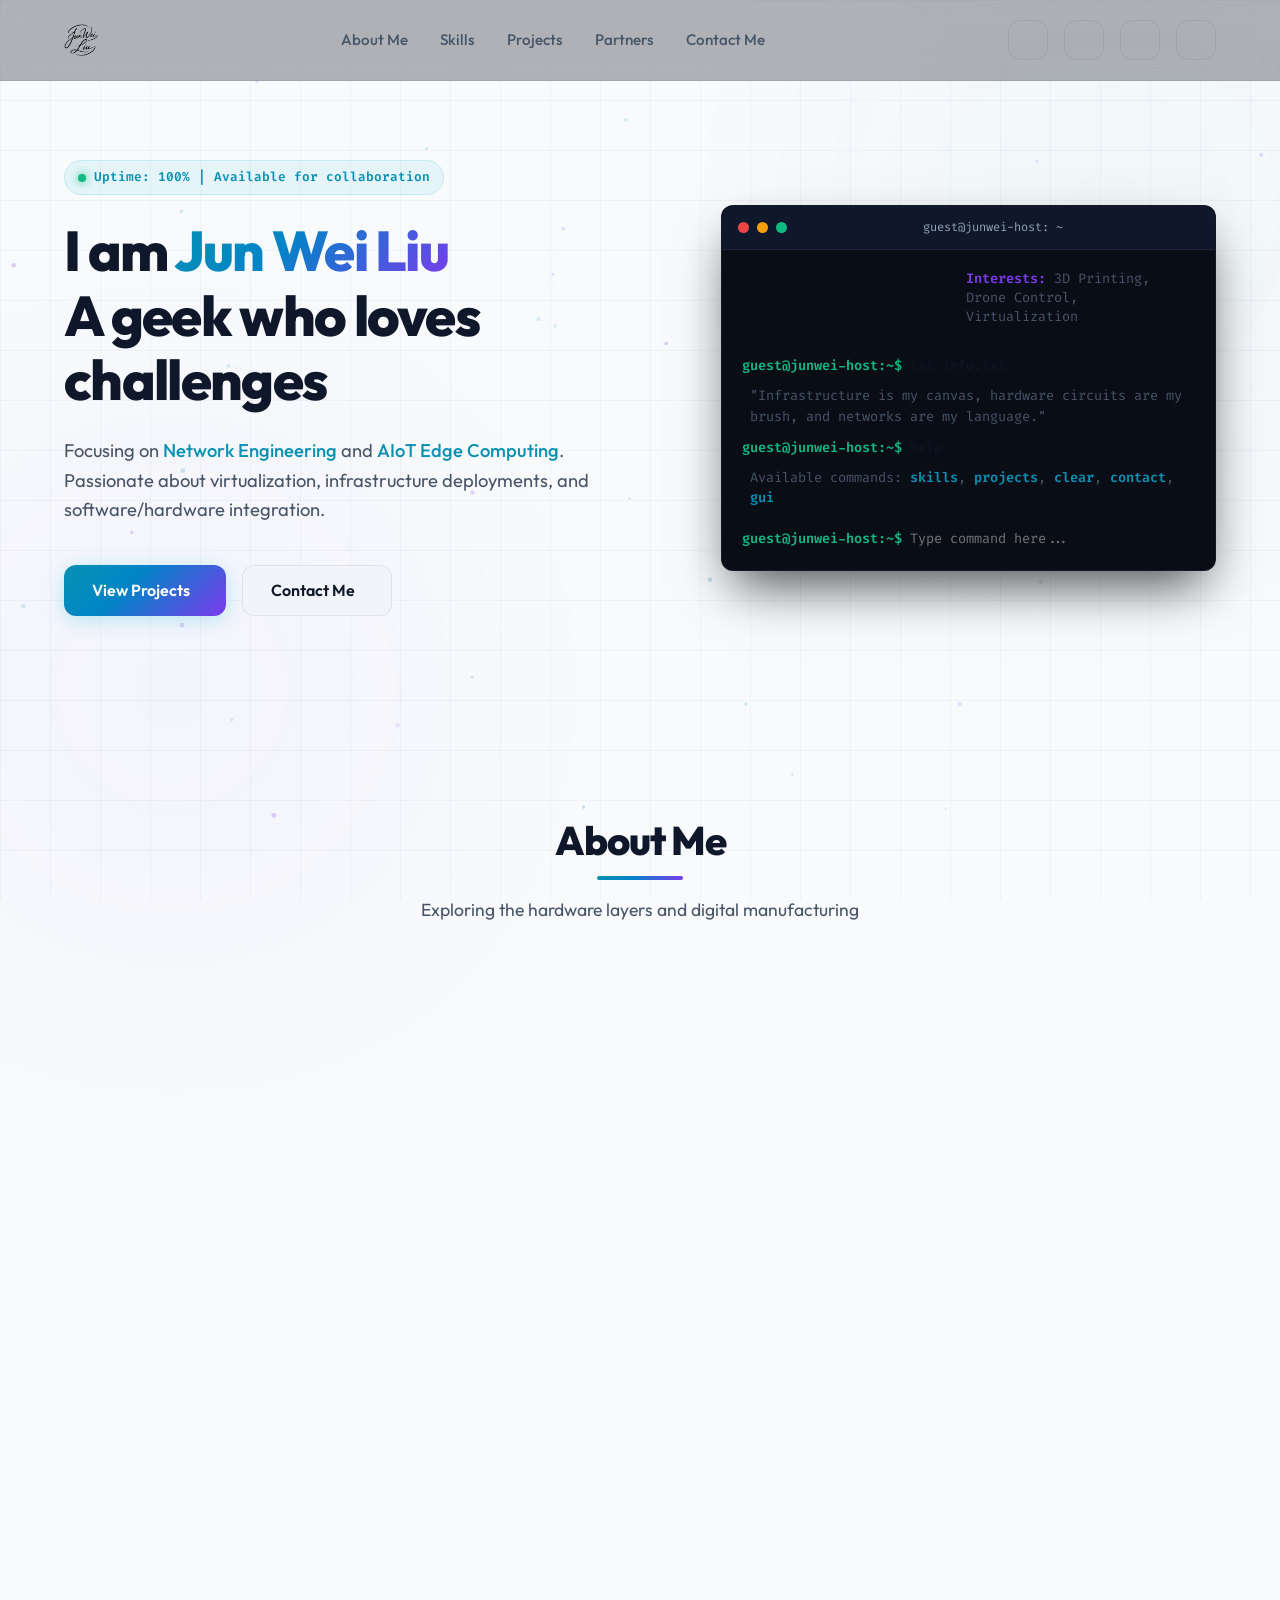
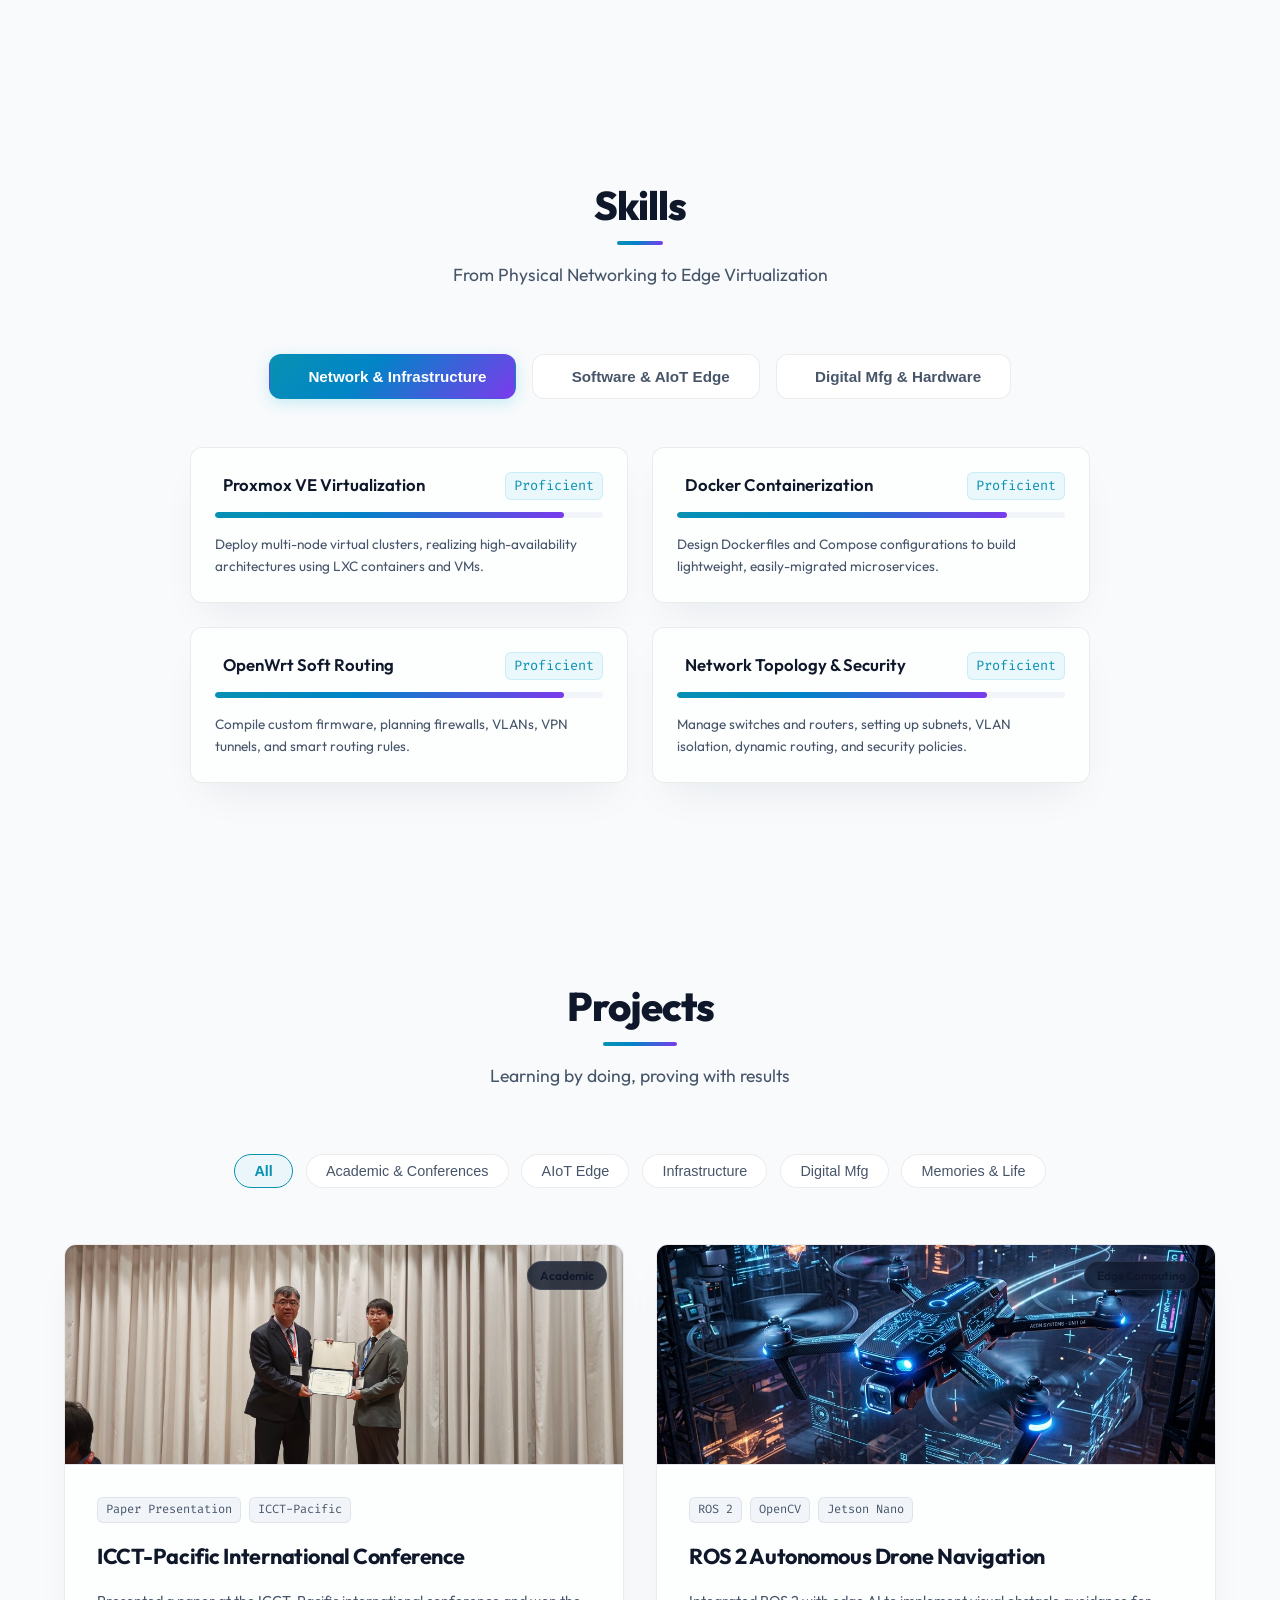
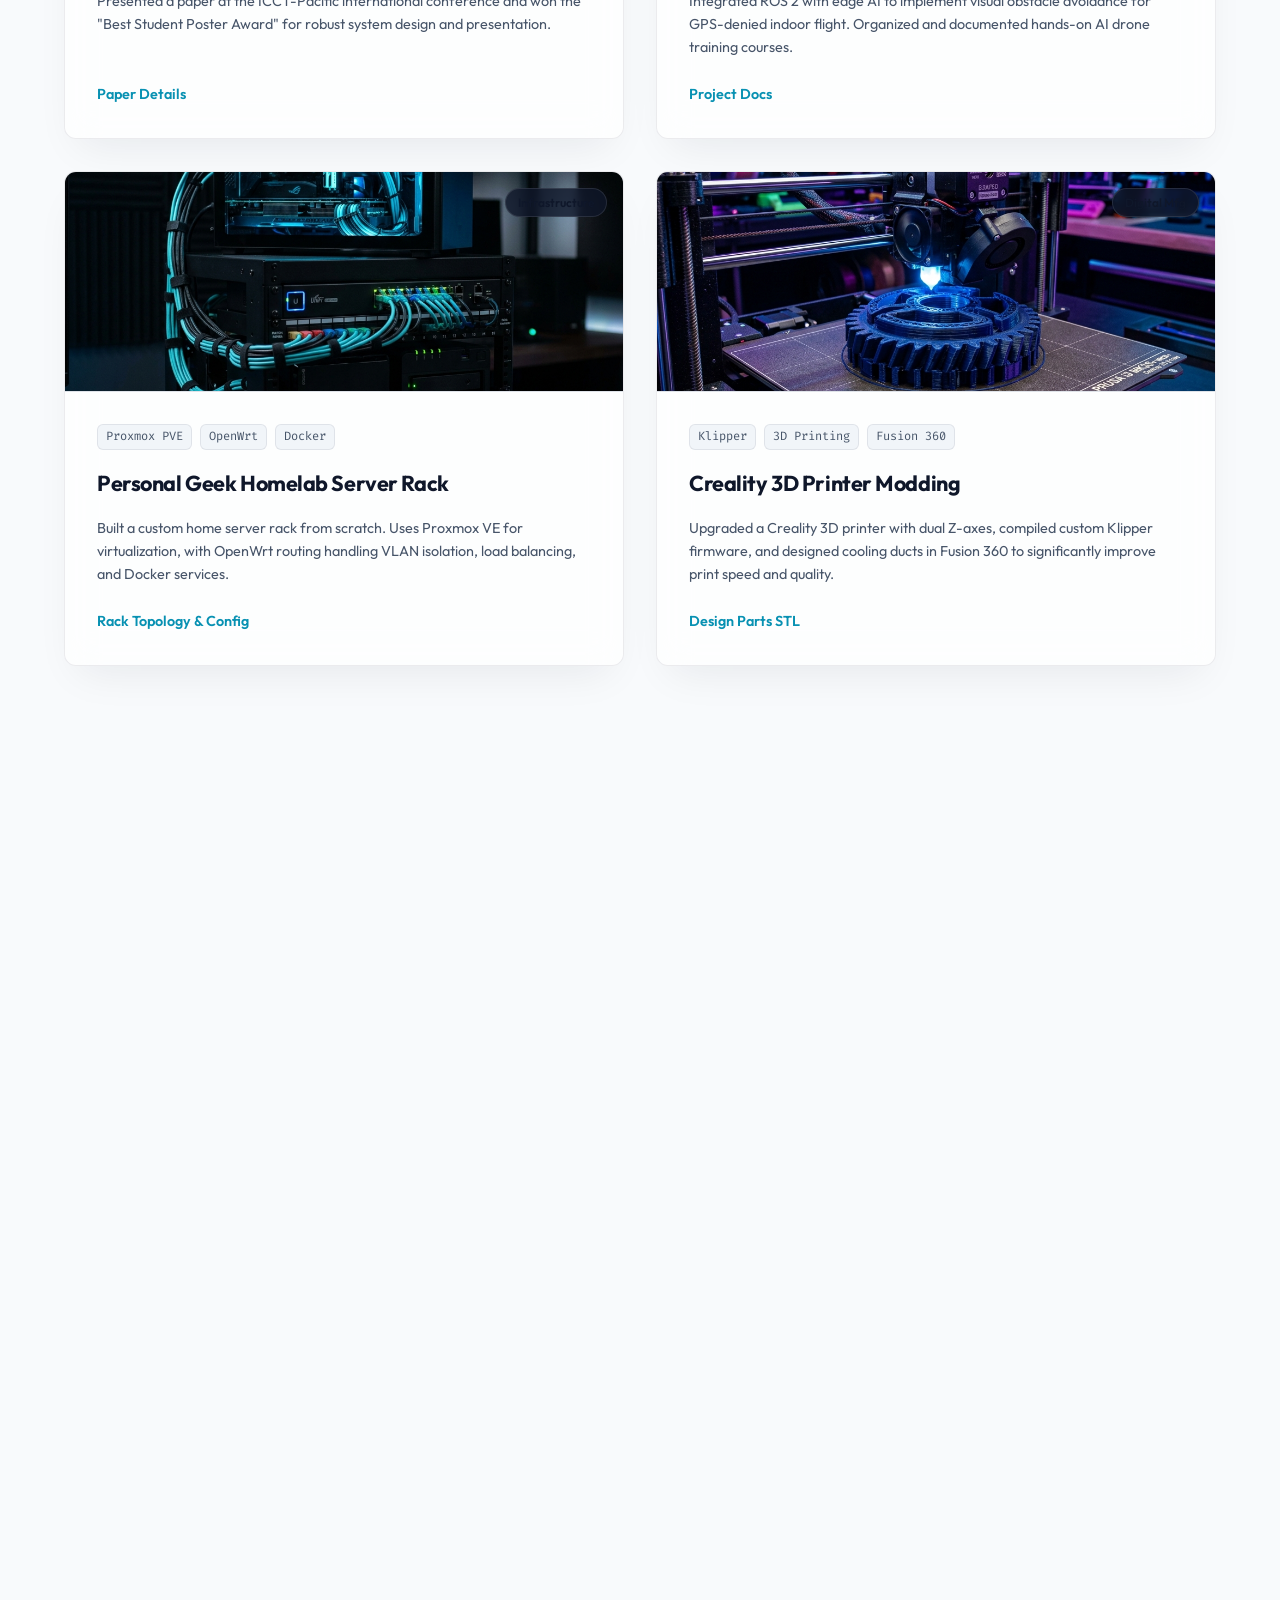
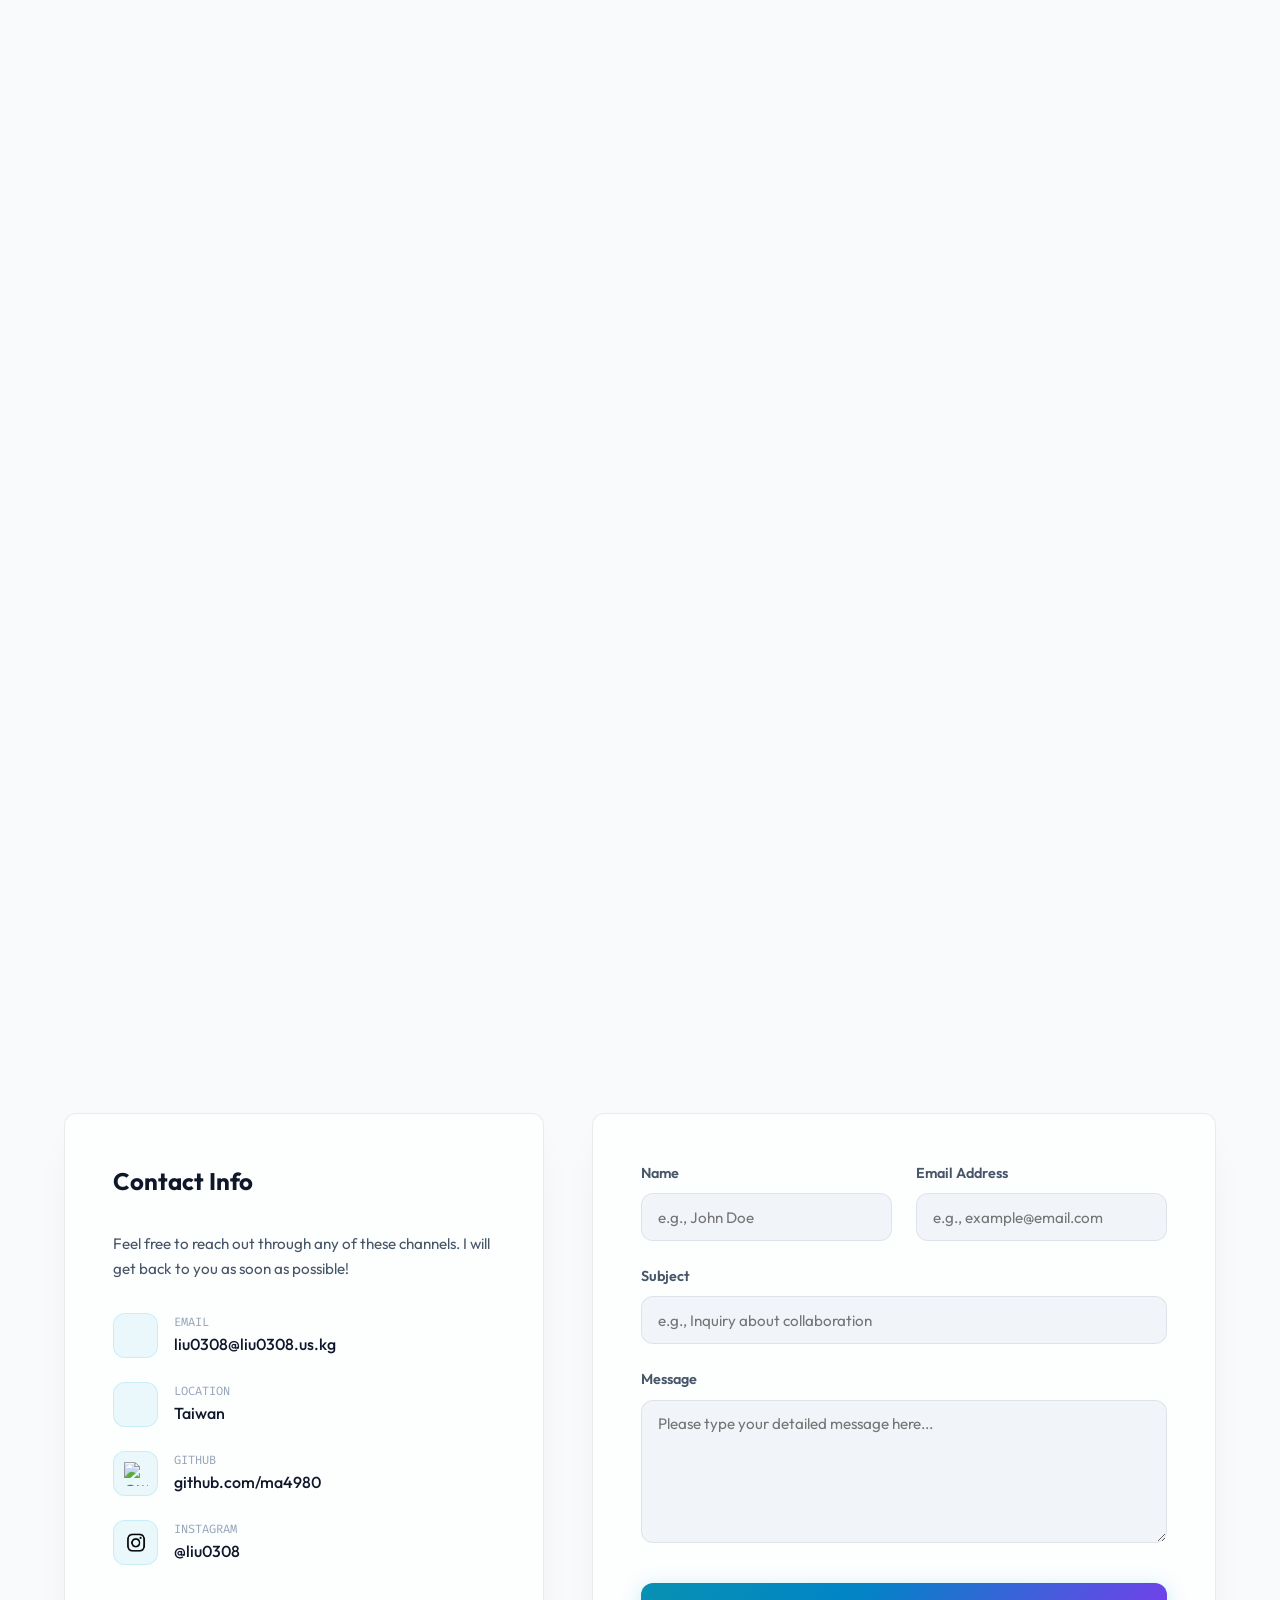
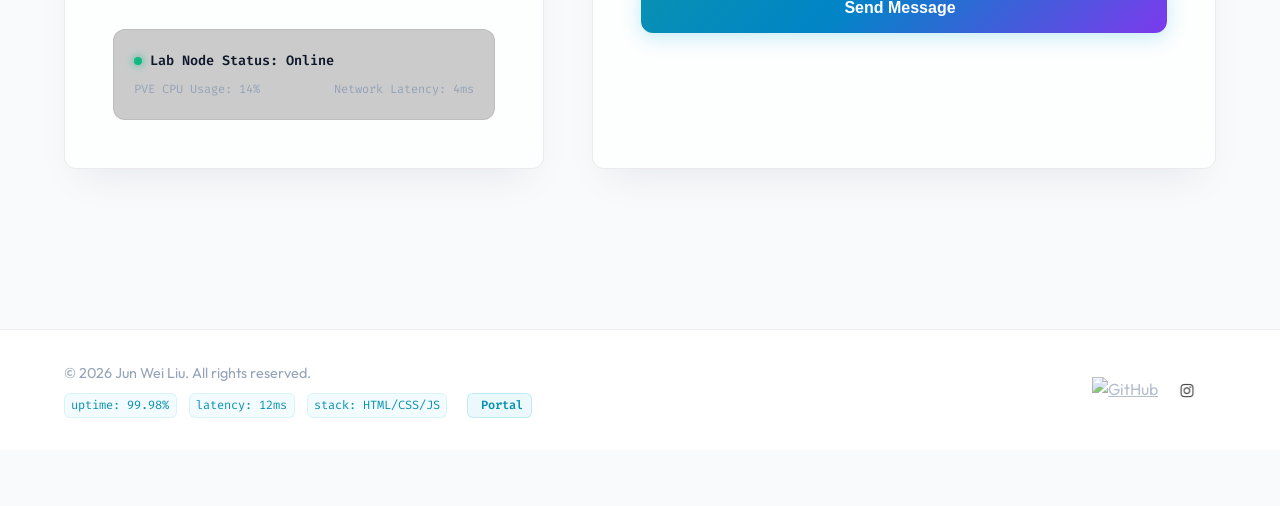
==== index.html @ 6d2236c6 "Update personal website 2026-06-21 12:37:05" ====
<!DOCTYPE html>
<html lang="zh-TW" data-theme="dark">
<head>
    <meta charset="UTF-8">
    <meta name="viewport" content="width=device-width, initial-scale=1.0">
    <link rel="icon" href="assets/名子.png" type="image/png">
    <title data-i18n="page_title">劉峻瑋 | Network Engineer & AIoT Developer</title>
    <meta name="description" content="網路工程師與 AIoT/邊緣運算開發者個人網站。專注於底層基礎設施（Proxmox、Docker、OpenWrt）、ROS 2 無人機控制與 3D 列印數位製造。">
    <meta name="keywords" content="網路工程師, AIoT, 邊緣運算, Proxmox, Docker, OpenWrt, ROS 2, 3D 列印, 個人網站, Portfolio">
    
    <!-- Open Graph / Facebook -->
    <meta property="og:type" content="website">
    <meta property="og:title" content="劉峻瑋 | Network Engineer & AIoT Developer">
    <meta property="og:description" content="網路工程師與 AIoT/邊緣運算開發者個人網站。專注於 Proxmox、Docker、ROS 2、3D 列印。">
    <meta property="og:image" content="assets/og-image.jpg">

    <!-- Fonts -->
    <link rel="preconnect" href="https://fonts.googleapis.com">
    <link rel="preconnect" href="https://fonts.gstatic.com" crossorigin>
    <link href="https://fonts.googleapis.com/css2?family=Outfit:wght@300;400;500;600;700;800&family=Fira+Code:wght@400;500;600&family=Noto+Sans+TC:wght@300;400;500;700&display=swap" rel="stylesheet">
    
    <!-- Lucide Icons -->
    <script src="https://unpkg.com/lucide@latest"></script>
    
    <!-- Main CSS -->
    <link rel="stylesheet" href="index.css">
</head>
<body>
    <!-- Background mesh gradient and grid -->
    <div class="bg-grid-overlay"></div>
    <div class="bg-mesh bg-mesh-1"></div>
    <div class="bg-mesh bg-mesh-2"></div>
    <canvas id="bg-particles"></canvas>

    <!-- Header & Navigation -->
    <header class="navbar" id="navbar">
        <div class="container navbar-container">
            <a href="#" class="nav-logo">
                <img src="assets/名子白.png" alt="Jun Wei Liu Logo" class="logo-img logo-dark-theme">
                <img src="assets/名子.png" alt="Jun Wei Liu Logo" class="logo-img logo-light-theme">
            </a>
            
            <nav class="nav-menu" id="nav-menu">
                <ul>
                    <li><a href="#about" class="nav-link active" id="nav-link-about" data-i18n="nav_about">關於我</a></li>
                    <li><a href="#skills" class="nav-link" id="nav-link-skills" data-i18n="nav_skills">專業技能</a></li>
                    <li><a href="#projects" class="nav-link" id="nav-link-projects" data-i18n="nav_projects">專案作品</a></li>
                    <li><a href="#friends" class="nav-link" id="nav-link-friends" data-i18n="nav_friends">技術夥伴</a></li>
                    <li><a href="#contact" class="nav-link" id="nav-link-contact" data-i18n="nav_contact">聯絡我</a></li>
                </ul>
                <div class="nav-menu-actions">
                    <div class="lang-dropdown-container">
                        <button class="btn-lang-toggle" data-i18n-aria-label="lang_toggle_aria" data-i18n-title="lang_toggle_title" aria-label="切換語言" title="切換語言 / Select Language">
                            <i data-lucide="languages"></i>
                        </button>
                        <ul class="lang-dropdown-menu">
                            <li data-lang="zh-TW" class="lang-option active" data-i18n="lang_zh">繁體中文</li>
                            <li data-lang="ja" class="lang-option" data-i18n="lang_ja">日文</li>
                            <li data-lang="en" class="lang-option" data-i18n="lang_en">英文</li>
                            <li data-lang="auto" class="lang-option" data-i18n="lang_auto">跟隨本機</li>
                        </ul>
                    </div>
                    <div class="game-dropdown-container">
                        <button class="btn-game-toggle" data-i18n-aria-label="game_toggle_aria" data-i18n-title="game_toggle_title" aria-label="我的遊戲與互動" title="我的遊戲與互動 / Games & Interactives">
                            <i data-lucide="gamepad-2"></i>
                        </button>
                        <ul class="game-dropdown-menu">
                            <li><a href="算命/1.html" target="_blank"><i data-lucide="sparkles"></i><span data-i18n="game_fortune">天機占卜</span></a></li>
                            <li><a href="neon-tide.html" target="_blank"><i data-lucide="joystick"></i><span data-i18n="game_neon_tide">霓虹街機 (11合1)</span></a></li>
                        </ul>
                    </div>
                    <button class="btn-perf-toggle" data-i18n-aria-label="perf_toggle_aria" data-i18n-title="perf_toggle_title" aria-label="切換省電模式" title="切換省電模式">
                        <i data-lucide="zap"></i>
                    </button>
                    <button class="btn-theme-toggle" data-i18n-aria-label="theme_toggle_aria" aria-label="切換深淺色模式">
                        <i data-lucide="sun" class="sun-icon"></i>
                        <i data-lucide="moon" class="moon-icon"></i>
                    </button>
                </div>
            </nav>

            <div class="nav-actions">
                <div class="lang-dropdown-container">
                    <button class="btn-lang-toggle" id="lang-toggle" data-i18n-aria-label="lang_toggle_aria" data-i18n-title="lang_toggle_title" aria-label="切換語言" title="切換語言 / Select Language">
                        <i data-lucide="languages"></i>
                    </button>
                    <ul class="lang-dropdown-menu" id="lang-menu">
                        <li data-lang="zh-TW" class="lang-option active" data-i18n="lang_zh">繁體中文</li>
                        <li data-lang="ja" class="lang-option" data-i18n="lang_ja">日文</li>
                        <li data-lang="en" class="lang-option" data-i18n="lang_en">英文</li>
                        <li data-lang="auto" class="lang-option" data-i18n="lang_auto">跟隨本機</li>
                    </ul>
                </div>
                <div class="game-dropdown-container">
                    <button class="btn-game-toggle" data-i18n-aria-label="game_toggle_aria" data-i18n-title="game_toggle_title" aria-label="我的遊戲與互動" title="我的遊戲與互動 / Games & Interactives">
                        <i data-lucide="gamepad-2"></i>
                    </button>
                    <ul class="game-dropdown-menu">
                        <li><a href="算命/1.html" target="_blank"><i data-lucide="sparkles"></i><span data-i18n="game_fortune">天機占卜</span></a></li>
                        <li><a href="neon-tide.html" target="_blank"><i data-lucide="joystick"></i><span data-i18n="game_neon_tide">霓虹街機 (11合1)</span></a></li>
                    </ul>
                </div>
                <button class="btn-perf-toggle" id="perf-toggle" data-i18n-aria-label="perf_toggle_aria" data-i18n-title="perf_toggle_title" aria-label="切換省電模式" title="切換省電模式">
                    <i data-lucide="zap"></i>
                </button>
                <button class="btn-theme-toggle" id="theme-toggle" data-i18n-aria-label="theme_toggle_aria" aria-label="切換深淺色模式">
                    <i data-lucide="sun" class="sun-icon"></i>
                    <i data-lucide="moon" class="moon-icon"></i>
                </button>
                <button class="btn-menu-mobile" id="mobile-menu-toggle" data-i18n-aria-label="menu_toggle_aria" aria-label="打開選單">
                    <i data-lucide="menu"></i>
                </button>
            </div>
        </div>
    </header>

    <main>
        <!-- Hero Section with Terminal Emulator -->
        <section class="hero-section" id="hero">
            <div class="container hero-container">
                <div class="hero-content">
                    <div class="badge">
                        <span class="badge-dot"></span>
                        <span class="badge-text" data-i18n="hero_badge">Uptime: 100% | Available for collaboration</span>
                    </div>
                    <h1 class="hero-title" data-i18n="hero_title">
                        我是 <span class="gradient-text">劉峻瑋 (Jun Wei)</span><br>
                        一個熱愛挑戰的極客
                    </h1>
                    <p class="hero-subtitle" data-i18n="hero_subtitle">
                        專注於 <strong class="highlight">網路工程</strong> 與 <strong class="highlight">AIoT 邊緣運算</strong>，熱衷於底層虛擬化、網路基礎設施建置，以及軟硬體整合的數位製造實作者。
                    </p>
                    <div class="hero-actions">
                        <a href="#projects" class="btn btn-primary">
                            <span data-i18n="hero_btn_projects">瀏覽作品</span>
                            <i data-lucide="arrow-right"></i>
                        </a>
                        <a href="#contact" class="btn btn-secondary">
                            <span data-i18n="hero_btn_contact">與我聯絡</span>
                            <i data-lucide="mail"></i>
                        </a>
                    </div>
                </div>

                <!-- Geek Interactive Terminal -->
                <div class="terminal-wrapper">
                    <div class="terminal-header">
                        <div class="terminal-buttons">
                            <span class="dot red"></span>
                            <span class="dot yellow"></span>
                            <span class="dot green"></span>
                        </div>
                        <div class="terminal-title">guest@junwei-host: ~</div>
                        <div class="terminal-icon"><i data-lucide="terminal" size="14"></i></div>
                    </div>
                    <div class="terminal-body" id="terminal-body">
                        <div class="terminal-line">
                            <span class="term-prompt">guest@junwei-host:~$</span> <span class="term-command">neofetch</span>
                        </div>
                        <div class="terminal-output neofetch-output" data-i18n="term_neofetch">
                            <div class="neofetch-logo">
      /\_/\
    ( o.o )
     > ^ <
  [ junwei.sh ]
                            </div>
                            <div class="neofetch-info">
                                <span class="nf-label">OS:</span> Proxmox VE / Ubuntu LTS<br>
                                <span class="nf-label">Host:</span> Edge AIoT Lab & Homelab Node<br>
                                <span class="nf-label">Kernel:</span> 6.8.0-proxmox-pve<br>
                                <span class="nf-label">Uptime:</span> 18y 9m (EE Student Life)<br>
                                <span class="nf-label">Shell:</span> bash / zsh<br>
                                <span class="nf-label">Core Tech:</span> Proxmox, Docker, ROS 2, OpenWrt<br>
                                <span class="nf-label">Interests:</span> 3D Printing, Drone Control, Virtualization
                            </div>
                        </div>
                        <div class="terminal-line">
                            <span class="term-prompt">guest@junwei-host:~$</span> <span class="term-command">cat info.txt</span>
                        </div>
                        <div class="terminal-output" data-i18n="terminal_info_quote">
                            "底層架構是我的畫布，硬體電路是我的畫筆，網路通訊是我的語言。"
                        </div>
                        <div class="terminal-line">
                            <span class="term-prompt">guest@junwei-host:~$</span> <span class="term-command" id="terminal-cursor-line">help</span>
                        </div>
                        <div class="terminal-output" id="terminal-help-msg" data-i18n="terminal_help_msg">
                            可用指令: <span class="cmd-highlight">skills</span>, <span class="cmd-highlight">projects</span>, <span class="cmd-highlight">clear</span>, <span class="cmd-highlight">contact</span>, <span class="cmd-highlight">gui</span>
                        </div>
                        <div class="terminal-history" id="terminal-history"></div>
                        <div class="terminal-input-line">
                            <span class="term-prompt">guest@junwei-host:~$</span>
                            <input type="text" id="terminal-input" autocomplete="off" placeholder="在此輸入指令..." data-i18n-placeholder="terminal_placeholder" autofocus>
                        </div>
                    </div>
                </div>
            </div>
        </section>

        <!-- About Me Section -->
        <section class="about-section" id="about">
            <div class="container">
                <div class="section-header reveal">
                    <h2 class="section-title" data-i18n="about_title">關於我</h2>
                    <p class="section-tagline" data-i18n="about_tagline">底層探索與數位製造的實踐者</p>
                </div>
                
                <div class="about-wrapper">
                    <!-- Profile Photo Card -->
                    <div class="about-profile-photo-card glassmorphism reveal reveal-left">
                        <div class="about-profile-img-container">
                            <img src="assets/profile.jpg" alt="劉峻瑋 Jun Wei Liu" class="about-profile-img" data-i18n-alt="profile_img_alt">
                        </div>
                        <div class="about-profile-info">
                            <h3 class="profile-name" data-i18n="profile_name">劉峻瑋</h3>
                            <p class="profile-title" data-i18n="profile_title">Jun Wei Liu</p>
                            <span class="profile-role" data-i18n="about_role">Network & AIoT Developer</span>
                            <div class="profile-socials">
                                <a href="https://github.com/ma4980" target="_blank" rel="noopener" aria-label="GitHub"><img src="assets/github.png" alt="GitHub" class="social-icon-img"></a>
                                <a href="https://www.instagram.com/liu0308/" target="_blank" rel="noopener" class="ig-hover-qr-container" aria-label="Instagram"><img src="assets/IG.png" alt="Instagram" class="social-icon-img"><span class="ig-hover-qr"><img src="assets/IMG_20260614_201934_141.png" alt="Instagram QR Code"><span class="qr-tooltip-text" data-i18n="qr_tooltip">掃描追蹤 IG</span></span></a>
                                <a href="mailto:liu0308@liu0308.us.kg" class="btn-email-action" aria-label="Email" title="發送 Email / 複製位址" data-i18n-title="about_email_title"><i data-lucide="mail"></i></a>
                            </div>
                        </div>
                    </div>

                    <!-- Info Cards Grid -->
                    <div class="about-grid">
                        <div class="about-card glassmorphism reveal">
                            <div class="about-icon"><i data-lucide="user"></i></div>
                            <h3 data-i18n="about_card_bg_title">個人背景</h3>
                            <p class="about-text" data-i18n="about_card_bg_text">
                                我目前是電子工程系的學生，專注於網路工程 (Network Engineering) 與 AIoT 邊緣運算。我喜歡拆解複雜的系統架構，探究硬體、韌體、網路到上層軟體的溝通機制。對我而言，將數位程式碼與實體硬體世界連結，是無與倫比的樂趣。
                            </p>
                        </div>

                        <div class="about-card glassmorphism reveal delay-100">
                            <div class="about-icon"><i data-lucide="graduation-cap"></i></div>
                            <h3 data-i18n="about_card_edu_title">教育與經歷</h3>
                            <div class="about-timeline-compact">
                                <div class="timeline-compact-item">
                                    <span class="timeline-compact-badge badge-upcoming" data-i18n="timeline_upcoming">即將</span>
                                    <div class="timeline-compact-info">
                                        <strong data-i18n="timeline_edu_ms">雲林縣虎尾科技大學 電子工程系 碩士班</strong>
                                        <p data-i18n="timeline_edu_ms_desc">深造嵌入式系統與 AIoT 領域</p>
                                    </div>
                                </div>
                                <div class="timeline-compact-item">
                                    <span class="timeline-compact-badge badge-current" data-i18n="timeline_current">目前</span>
                                    <div class="timeline-compact-info">
                                        <strong data-i18n="timeline_edu_bs">雲林縣虎尾科技大學 電子工程系</strong>
                                        <p data-i18n="timeline_edu_bs_desc">主修電子工程，專注於邊緣運算、軟硬體整合、影像辨識及無人機控制系統開發。</p>
                                    </div>
                                </div>
                                <div class="timeline-compact-item">
                                    <span class="timeline-compact-badge badge-past" data-i18n="timeline_past">經歷</span>
                                    <div class="timeline-compact-info">
                                        <strong data-i18n="timeline_exp_gov">雲林縣政府</strong>
                                        <p data-i18n="timeline_exp_gov_desc">於雲林縣政府服務，累積實務管理運作經驗。</p>
                                    </div>
                                </div>
                                <div class="timeline-compact-item">
                                    <span class="timeline-compact-badge badge-past" data-i18n="timeline_past">經歷</span>
                                    <div class="timeline-compact-info">
                                        <strong data-i18n="timeline_edu_5yr">雲林縣虎尾科技大學 電子工程科</strong>
                                        <p data-i18n="timeline_edu_5yr_desc">電子工程科五專部學業，奠定扎實的電子電路與硬體分析基礎。</p>
                                    </div>
                                </div>
                                <div class="timeline-compact-item">
                                    <span class="timeline-compact-badge badge-past" data-i18n="timeline_past">經歷</span>
                                    <div class="timeline-compact-info">
                                        <strong data-i18n="timeline_edu_vs">雲林縣西螺農工 電子科</strong>
                                        <p data-i18n="timeline_edu_vs_desc">高職電子科啟蒙，學習微控制器開發與基礎電子理論。</p>
                                    </div>
                                </div>
                            </div>
                        </div>

                        <div class="about-card glassmorphism reveal delay-200">
                            <div class="about-icon"><i data-lucide="cpu"></i></div>
                            <h3 data-i18n="about_card_phil_title">開發哲學</h3>
                            <p class="about-text" data-i18n="about_card_phil_text">
                                「專業、穩健、極客精神」。面對複雜的基礎設施架構與除錯挑戰，我秉持系統化的思考方式，以穩健的方式部署環境，並以極客精神追求極限效能與自動化。
                            </p>
                        </div>
                    </div>
                </div>

            </div>
        </section>

        <!-- Skills Section -->
        <section class="skills-section" id="skills">
            <div class="container">
                <div class="section-header reveal">
                    <h2 class="section-title" data-i18n="skills_title">專業技能</h2>
                    <p class="section-tagline" data-i18n="skills_tagline">從實體網路硬體到邊緣運算虛擬化</p>
                </div>

                <div class="skills-tab-container reveal">
                    <div class="skills-tabs">
                        <button class="tab-btn active" data-tab="infra">
                            <i data-lucide="server"></i> <span data-i18n="skills_tab_infra">網路與基礎設施</span>
                        </button>
                        <button class="tab-btn" data-tab="aiot">
                            <i data-lucide="cpu"></i> <span data-i18n="skills_tab_aiot">軟體與 AIoT 邊緣運算</span>
                        </button>
                        <button class="tab-btn" data-tab="mfg">
                            <i data-lucide="wrench"></i> <span data-i18n="skills_tab_mfg">數位製造與硬體</span>
                        </button>
                    </div>

                    <div class="skills-content">
                        <!-- Infrastructure skills tab -->
                        <div class="tab-pane active" id="tab-infra">
                            <div class="skills-grid">
                                <div class="skill-item glassmorphism">
                                    <div class="skill-info">
                                        <span class="skill-name" data-i18n="skill_pve_name"><i data-lucide="layers"></i> Proxmox VE 虛擬化</span>
                                        <span class="skill-level" data-i18n="level_master">精通</span>
                                    </div>
                                    <div class="skill-progress-bg">
                                        <div class="skill-progress-bar" data-progress="90%"></div>
                                    </div>
                                    <p class="skill-desc" data-i18n="skill_pve_desc">部署多節點虛擬集群，實現 LXC 容器與 VM 的高可用性架構。</p>
                                </div>
                                <div class="skill-item glassmorphism">
                                    <div class="skill-info">
                                        <span class="skill-name" data-i18n="skill_docker_name"><i data-lucide="container"></i> Docker 容器化</span>
                                        <span class="skill-level" data-i18n="level_master">精通</span>
                                    </div>
                                    <div class="skill-progress-bg">
                                        <div class="skill-progress-bar" data-progress="85%"></div>
                                    </div>
                                    <p class="skill-desc" data-i18n="skill_docker_desc">設計 Docker 檔案與 Compose 配置，構建輕量、易遷移的微服務環境。</p>
                                </div>
                                <div class="skill-item glassmorphism">
                                    <div class="skill-info">
                                        <span class="skill-name" data-i18n="skill_openwrt_name"><i data-lucide="router"></i> OpenWrt 軟路由</span>
                                        <span class="skill-level" data-i18n="level_master">精通</span>
                                    </div>
                                    <div class="skill-progress-bg">
                                        <div class="skill-progress-bar" data-progress="90%"></div>
                                    </div>
                                    <p class="skill-desc" data-i18n="skill_openwrt_desc">編譯客製化韌體，規劃防火牆、VLAN、VPN 通道與智慧分流系統。</p>
                                </div>
                                <div class="skill-item glassmorphism">
                                    <div class="skill-info">
                                        <span class="skill-name" data-i18n="skill_net_name"><i data-lucide="network"></i> 網路拓撲與安全配置</span>
                                        <span class="skill-level" data-i18n="level_master">精通</span>
                                    </div>
                                    <div class="skill-progress-bg">
                                        <div class="skill-progress-bar" data-progress="80%"></div>
                                    </div>
                                    <p class="skill-desc" data-i18n="skill_net_desc">管理網路交換機與路由器，設置多子網隔離、動態路由及防禦策略。</p>
                                </div>
                            </div>
                        </div>

                        <!-- AIoT skills tab -->
                        <div class="tab-pane" id="tab-aiot">
                            <div class="skills-grid">
                                <div class="skill-item glassmorphism">
                                    <div class="skill-info">
                                        <span class="skill-name" data-i18n="skill_ros_name"><i data-lucide="navigation"></i> ROS 2 機器人操作系統</span>
                                        <span class="skill-level" data-i18n="level_learning">進修中</span>
                                    </div>
                                    <div class="skill-progress-bg">
                                        <div class="skill-progress-bar" data-progress="65%"></div>
                                    </div>
                                    <p class="skill-desc" data-i18n="skill_ros_desc">利用 ROS 2 框架開發無人機導航、感測器數據分析與自主避障邏輯。</p>
                                </div>
                                <div class="skill-item glassmorphism">
                                    <div class="skill-info">
                                        <span class="skill-name" data-i18n="skill_embed_name"><i data-lucide="code"></i> Embedded C++ / Python</span>
                                        <span class="skill-level" data-i18n="level_proficient">熟練</span>
                                    </div>
                                    <div class="skill-progress-bg">
                                        <div class="skill-progress-bar" data-progress="80%"></div>
                                    </div>
                                    <p class="skill-desc" data-i18n="skill_embed_desc">編寫微控制器 (ESP32, STM32) 與單板電腦 (樹莓派, Jetson Nano) 控制程式。</p>
                                </div>
                                <div class="skill-item glassmorphism">
                                    <div class="skill-info">
                                        <span class="skill-name" data-i18n="skill_ai_name"><i data-lucide="eye"></i> AI 邊緣推論</span>
                                        <span class="skill-level" data-i18n="level_learning">進修中</span>
                                    </div>
                                    <div class="skill-progress-bg">
                                        <div class="skill-progress-bar" data-progress="65%"></div>
                                    </div>
                                    <p class="skill-desc" data-i18n="skill_ai_desc">在邊緣運算裝置上部署量化輕量模型 (YOLOv8) 進行即時物件偵測與追蹤。</p>
                                </div>
                                <div class="skill-item glassmorphism">
                                    <div class="skill-info">
                                        <span class="skill-name" data-i18n="skill_linux_name"><i data-lucide="git-branch"></i> Git / Linux 系統管理</span>
                                        <span class="skill-level" data-i18n="level_proficient">熟練</span>
                                    </div>
                                    <div class="skill-progress-bg">
                                        <div class="skill-progress-bar" data-progress="80%"></div>
                                    </div>
                                    <p class="skill-desc" data-i18n="skill_linux_desc">使用版本控制與自動化腳本 (Bash, Ansible) 管理大規模主機運作。</p>
                                </div>
                            </div>
                        </div>

                        <!-- Manufacturing skills tab -->
                        <div class="tab-pane" id="tab-mfg">
                            <div class="skills-grid">
                                <div class="skill-item glassmorphism">
                                    <div class="skill-info">
                                        <span class="skill-name" data-i18n="skill_3d_name"><i data-lucide="printer"></i> 3D 列印機組裝與改造</span>
                                        <span class="skill-level" data-i18n="level_expert">專家</span>
                                    </div>
                                    <div class="skill-progress-bg">
                                        <div class="skill-progress-bar" data-progress="95%"></div>
                                    </div>
                                    <p class="skill-desc" data-i18n="skill_3d_desc">熟練改裝 Creality 等機型，自組 Klipper 韌體核心，優化列印品質。</p>
                                </div>
                                <div class="skill-item glassmorphism">
                                    <div class="skill-info">
                                        <span class="skill-name" data-i18n="skill_cad_name"><i data-lucide="box"></i> 3D 建模與結構設計</span>
                                        <span class="skill-level" data-i18n="level_proficient">熟練</span>
                                    </div>
                                    <div class="skill-progress-bg">
                                        <div class="skill-progress-bar" data-progress="70%"></div>
                                    </div>
                                    <p class="skill-desc" data-i18n="skill_cad_desc">使用 Fusion 360 進行機構設計，產出符合公差標準的工業級功能性零件。</p>
                                </div>
                                <div class="skill-item glassmorphism">
                                    <div class="skill-info">
                                        <span class="skill-name" data-i18n="skill_hw_name"><i data-lucide="hammer"></i> 硬體維修與電路量測</span>
                                        <span class="skill-level" data-i18n="level_proficient">熟練</span>
                                    </div>
                                    <div class="skill-progress-bg">
                                        <div class="skill-progress-bar" data-progress="80%"></div>
                                    </div>
                                    <p class="skill-desc" data-i18n="skill_hw_desc">使用示波器與萬用表進行電路分析，能動手進行貼片元件銲接與維修。</p>
                                </div>
                            </div>
                        </div>
                    </div>
                </div>
            </div>
        </section>

        <!-- Portfolio Section -->
        <section class="portfolio-section" id="projects">
            <div class="container">
                <div class="section-header reveal">
                    <h2 class="section-title" data-i18n="projects_title">專案作品</h2>
                    <p class="section-tagline" data-i18n="projects_tagline">從實作中累積，以成果來證明</p>
                </div>

                <div class="portfolio-filters reveal">
                    <button class="filter-btn active" data-filter="all" data-i18n="filter_all">全部</button>
                    <button class="filter-btn" data-filter="academic" data-i18n="filter_academic">學術與研討會</button>
                    <button class="filter-btn" data-filter="aiot" data-i18n="filter_aiot">AIoT 邊緣運算</button>
                    <button class="filter-btn" data-filter="infra" data-i18n="filter_infra">基礎設施</button>
                    <button class="filter-btn" data-filter="mfg" data-i18n="filter_mfg">數位製造</button>
                    <button class="filter-btn" data-filter="memories" data-i18n="filter_memories">過往與生活</button>
                </div>

                <div class="portfolio-grid" id="portfolio-grid">
                    <article class="project-card glassmorphism reveal" data-category="academic" data-gallery="academic">
                        <div class="project-img-wrapper">
                            <img src="assets/project-academic.jpg" alt="ICCT-Pacific 最佳學生海報獎" class="project-img" data-i18n-alt="proj_acad_alt">
                            <div class="project-category-badge" data-i18n="proj_acad_badge">學術成果</div>
                        </div>
                        <div class="project-info">
                            <span class="project-tech-tags">
                                <span class="tech-tag">Paper Presentation</span>
                                <span class="tech-tag">ICCT-Pacific</span>
                            </span>
                            <h3 class="project-title" data-i18n="proj_acad_title">ICCT-Pacific 國際學術會議</h3>
                            <p class="project-desc" data-i18n="proj_acad_desc">
                                於 ICCT-Pacific 國際學術研討會上發表學術論文，並憑藉扎實的系統架構與精美的海報設計展示，獲頒「最佳學生海報獎 (Best Student Poster Award)」。
                            </p>
                            <a href="#" class="btn-project-link">
                                <span data-i18n="proj_acad_link">詳細論文資訊</span> <i data-lucide="external-link"></i>
                            </a>
                        </div>
                    </article>

                    <article class="project-card glassmorphism reveal delay-100" data-category="aiot" data-gallery="drone">
                        <div class="project-img-wrapper">
                            <img src="assets/project-drone.png" alt="ROS 2 無人機 AI 導航與飛行" class="project-img" data-i18n-alt="proj_drone_alt">
                            <div class="project-category-badge" data-i18n="proj_drone_badge">邊緣運算</div>
                        </div>
                        <div class="project-info">
                            <span class="project-tech-tags">
                                <span class="tech-tag">ROS 2</span>
                                <span class="tech-tag">OpenCV</span>
                                <span class="tech-tag">Jetson Nano</span>
                            </span>
                            <h3 class="project-title" data-i18n="proj_drone_title">ROS 2 無人機 AI 賦能自主飛行</h3>
                            <p class="project-desc" data-i18n="proj_drone_desc">
                                整合 ROS 2 與邊緣 AI 電腦，利用視覺避障演算法實作無人機在室內無 GPS 環境下的自主航行，設計並主持了無人機 AI 培訓課程的實作紀錄。
                            </p>
                            <a href="#" class="btn-project-link">
                                <span data-i18n="proj_drone_link">專案文件</span> <i data-lucide="github"></i>
                            </a>
                        </div>
                    </article>

                    <article class="project-card glassmorphism reveal delay-200" data-category="infra" data-gallery="infra">
                        <div class="project-img-wrapper">
                            <img src="assets/project-homelab.png" alt="伺服器與 NAS 基礎設施配置" class="project-img" data-i18n-alt="proj_infra_alt">
                            <div class="project-category-badge" data-i18n="proj_infra_badge">基礎設施</div>
                        </div>
                        <div class="project-info">
                            <span class="project-tech-tags">
                                <span class="tech-tag">Proxmox PVE</span>
                                <span class="tech-tag">OpenWrt</span>
                                <span class="tech-tag">Docker</span>
                            </span>
                            <h3 class="project-title" data-i18n="proj_infra_title">個人極客 Homelab 機櫃佈置</h3>
                            <p class="project-desc" data-i18n="proj_infra_desc">
                                從零建構個人機櫃，採用 Proxmox VE 進行多虛擬機器管理。上層透過 OpenWrt 作為軟路由核心提供 VLAN 隔離、負載均衡與 Docker 微服務部署。
                            </p>
                            <a href="#" class="btn-project-link">
                                <span data-i18n="proj_infra_link">機櫃拓撲與配置</span> <i data-lucide="external-link"></i>
                            </a>
                        </div>
                    </article>

                    <article class="project-card glassmorphism reveal" data-category="mfg" data-gallery="mfg">
                        <div class="project-img-wrapper">
                            <img src="assets/project-3dprint.png" alt="3D 列印機改裝與組裝" class="project-img" data-i18n-alt="proj_mfg_alt">
                            <div class="project-category-badge" data-i18n="proj_mfg_badge">數位製造</div>
                        </div>
                        <div class="project-info">
                            <span class="project-tech-tags">
                                <span class="tech-tag">Klipper</span>
                                <span class="tech-tag">3D Printing</span>
                                <span class="tech-tag">Fusion 360</span>
                            </span>
                            <h3 class="project-title" data-i18n="proj_mfg_title">Creality 3D 列印機極客改裝</h3>
                            <p class="project-desc" data-i18n="proj_mfg_desc">
                                將 Creality 3D 列印機升級為主動雙軸，重寫 Klipper 控制韌體，並用 Fusion 360 設計散熱風道與列印零件，顯著提升了列印精度與速度。
                            </p>
                            <a href="#" class="btn-project-link">
                                <span data-i18n="proj_mfg_link">設計零件 STL</span> <i data-lucide="box"></i>
                            </a>
                        </div>
                    </article>

                    <!-- Project 5: Teaching Assistant -->
                    <article class="project-card glassmorphism reveal delay-100" data-category="aiot" data-gallery="assistant">
                        <div class="project-img-wrapper">
                            <img src="assets/project-assistant.jpg" alt="嵌入式系統與 AIoT 課程助教" class="project-img" data-i18n-alt="proj_ta_alt">
                            <div class="project-category-badge" data-i18n="proj_ta_badge">教學服務</div>
                        </div>
                        <div class="project-info">
                            <span class="project-tech-tags">
                                <span class="tech-tag">Teaching Assistant</span>
                                <span class="tech-tag">Lab Instruction</span>
                                <span class="tech-tag">Microprocessor</span>
                            </span>
                            <h3 class="project-title" data-i18n="proj_ta_title">嵌入式系統與 AIoT 課程助理</h3>
                            <p class="project-desc" data-i18n="proj_ta_desc">
                                擔任電子工程系專業課程教學助理，負責實驗課環境建置指導、電子電路除錯教學、微處理器程式撰寫引導，並協助維護實驗室設備與教材準備。
                            </p>
                            <a href="#" class="btn-project-link">
                                <span data-i18n="proj_ta_link">教學花絮照片</span> <i data-lucide="external-link"></i>
                            </a>
                        </div>
                    </article>

                    <!-- Project 6: Graduation Memories -->
                    <article class="project-card glassmorphism reveal delay-200" data-category="memories" data-gallery="graduation">
                        <div class="project-img-wrapper">
                            <img src="assets/grad-nfue-senior1.jpg" alt="我的過往：學士服合影" class="project-img" data-i18n-alt="proj_grad_alt">
                            <div class="project-category-badge" data-i18n="proj_grad_badge">過往紀錄</div>
                        </div>
                        <div class="project-info">
                            <span class="project-tech-tags">
                                <span class="tech-tag" data-i18n="tag_vs">西螺農工電子科</span>
                                <span class="tech-tag" data-i18n="tag_nfu">虎科大電子工程</span>
                                <span class="tech-tag" data-i18n="tag_grad">畢業紀念</span>
                            </span>
                            <h3 class="project-title" data-i18n="proj_grad_title">我的過往：求學與畢業紀念</h3>
                            <p class="project-desc" data-i18n="proj_grad_desc">
                                記錄我在雲林西螺農工電子科與國立虎尾科技大學電子工程系的學習歲月，收錄了與老師、實驗室學長及同儕們珍貴的學士服合影。
                            </p>
                            <a href="#" class="btn-project-link">
                                <span data-i18n="proj_grad_link">瀏覽學士服相簿</span> <i data-lucide="external-link"></i>
                            </a>
                        </div>
                    </article>

                    <!-- Project 7: Friends & Travels -->
                    <article class="project-card glassmorphism reveal" data-category="memories" data-gallery="friends">
                        <div class="project-img-wrapper">
                            <img src="assets/friend-okayama.jpg" alt="我的朋友們：旅行紀念" class="project-img" data-i18n-alt="proj_travel_alt">
                            <div class="project-category-badge" data-i18n="proj_travel_badge">生活足跡</div>
                        </div>
                        <div class="project-info">
                            <span class="project-tech-tags">
                                <span class="tech-tag" data-i18n="tag_okayama">岡山城</span>
                                <span class="tech-tag" data-i18n="tag_yamaguchi">山口大學</span>
                                <span class="tech-tag" data-i18n="tag_travel">旅行足跡</span>
                            </span>
                            <h3 class="project-title" data-i18n="proj_travel_title">我的朋友們：旅行合影</h3>
                            <p class="project-desc" data-i18n="proj_travel_desc">
                                分享與朋友們共同探索世界的精彩旅程，收錄了在岡山城、日本山口大學及嚴島神社的海上帝居等旅行紀念合照。
                            </p>
                            <a href="#" class="btn-project-link">
                                <span data-i18n="proj_travel_link">瀏覽旅行相簿</span> <i data-lucide="external-link"></i>
                            </a>
                        </div>
                    </article>
                </div>
            </div>
        </section>

        <!-- Friends / Collaborators Section -->
        <section class="friends-section" id="friends">
            <div class="container">
                <div class="section-header reveal">
                    <h2 class="section-title" data-i18n="friends_title">技術夥伴 & 友鏈</h2>
                    <p class="section-tagline" data-i18n="friends_tagline">共同探索技術、分享旅程的戰友</p>
                </div>
                <div class="friends-grid">
                    <div class="friend-card glassmorphism reveal">
                        <div class="friend-img-wrapper">
                            <img src="assets/IMG_20260325_121422785_HDR.jpg" alt="合作夥伴極摯友 鐘明穎 Ming-Ying Chung" class="friend-img" data-i18n-alt="friend_img_alt">
                        </div>
                        <div class="friend-info">
                            <h3 class="friend-name" data-i18n="friend_name">合作夥伴極摯友 鐘明穎 (Ming-Ying Chung)</h3>
                            <p class="friend-bio" data-i18n="friend_bio">
                                專注於 IoT 開發、影像辨識與無線通訊。西螺農工電子科時期的同窗戰友，熱衷於用工程實作連結影像與真實世界。
                            </p>
                            <div class="friend-links">
                                <a href="https://fongying.com/" target="_blank" rel="noopener" class="btn btn-secondary btn-sm">
                                    <i data-lucide="globe"></i> <span data-i18n="friend_btn">訪問個人網站</span>
                                </a>
                            </div>
                        </div>
                    </div>
                </div>
            </div>
        </section>

        <!-- Contact Section -->
        <section class="contact-section" id="contact">
            <div class="container">
                <div class="section-header reveal">
                    <h2 class="section-title" data-i18n="contact_title">聯絡我</h2>
                    <p class="section-tagline" data-i18n="contact_tagline">交流想法，或是一起進行有趣的專案</p>
                </div>

                <div class="contact-grid">
                    <!-- Contact Info -->
                    <div class="contact-info-panel glassmorphism reveal reveal-left">
                        <h3 data-i18n="contact_info_title">聯絡資訊</h3>
                        <p class="contact-subtext" data-i18n="contact_info_sub">歡迎透過以下管道與我取得聯繫，我會盡快回覆您！</p>
                        
                        <div class="contact-details">
                            <div class="contact-item">
                                <div class="contact-icon"><i data-lucide="mail"></i></div>
                                <div class="contact-value">
                                    <span class="contact-label" data-i18n="contact_label_email">Email</span>
                                    <a href="mailto:liu0308@liu0308.us.kg" class="contact-link btn-email-action">liu0308@liu0308.us.kg</a>
                                </div>
                            </div>
                            <div class="contact-item">
                                <div class="contact-icon"><i data-lucide="map-pin"></i></div>
                                <div class="contact-value">
                                    <span class="contact-label" data-i18n="contact_label_location">所在地</span>
                                    <span class="contact-text" data-i18n="contact_text_location">台灣 (Taiwan)</span>
                                </div>
                            </div>
                            <div class="contact-item">
                                <div class="contact-icon"><img src="assets/github.png" alt="GitHub" class="contact-icon-img"></div>
                                <div class="contact-value">
                                    <span class="contact-label" data-i18n="contact_label_github">GitHub</span>
                                    <a href="https://github.com/ma4980" target="_blank" rel="noopener" class="contact-link">github.com/ma4980</a>
                                </div>
                            </div>
                            <div class="contact-item">
                                <div class="contact-icon"><img src="assets/IG.png" alt="Instagram" class="contact-icon-img"></div>
                                <div class="contact-value">
                                    <span class="contact-label" data-i18n="contact_label_instagram">Instagram</span>
                                    <a href="https://www.instagram.com/liu0308/" target="_blank" rel="noopener" class="contact-link ig-hover-qr-container">@liu0308<span class="ig-hover-qr contact-qr-position"><img src="assets/IMG_20260614_201934_141.png" alt="Instagram QR Code"><span class="qr-tooltip-text" data-i18n="qr_tooltip">掃描追蹤 IG</span></span></a>
                                </div>
                            </div>
                        </div>

                        <div class="lab-status-panel">
                            <div class="lab-status-header">
                                <span class="status-indicator active"></span>
                                <span class="status-title" data-i18n="contact_status_title">Lab Node Status: Online</span>
                            </div>
                            <div class="lab-stats">
                                <span data-i18n="contact_status_cpu">PVE CPU Usage: 14%</span>
                                <span data-i18n="contact_status_latency">Network Latency: 4ms</span>
                            </div>
                        </div>
                    </div>

                    <!-- Contact Form -->
                    <div class="contact-form-panel glassmorphism reveal reveal-right">
                        <form id="contact-form" novalidate>
                            <div class="form-row">
                                <div class="form-group">
                                    <label for="form-name" data-i18n="form_label_name">您的姓名</label>
                                    <input type="text" id="form-name" required placeholder="例如：林小明" data-i18n-placeholder="form_placeholder_name">
                                    <span class="error-msg" id="name-error" data-i18n="form_error_name">請填寫姓名</span>
                                </div>
                                <div class="form-group">
                                    <label for="form-email" data-i18n="form_label_email">電子信箱</label>
                                    <input type="email" id="form-email" required placeholder="例如：example@email.com" data-i18n-placeholder="form_placeholder_email">
                                    <span class="error-msg" id="email-error" data-i18n="form_error_email">請填寫有效的電子信箱</span>
                                </div>
                            </div>
                            <div class="form-group">
                                <label for="form-subject" data-i18n="form_label_subject">信件主題</label>
                                <input type="text" id="form-subject" required placeholder="例如：關於合作案詢問" data-i18n-placeholder="form_placeholder_subject">
                                <span class="error-msg" id="subject-error" data-i18n="form_error_subject">請填寫主題</span>
                            </div>
                            <div class="form-group">
                                <label for="form-message" data-i18n="form_label_message">您的訊息</label>
                                <textarea id="form-message" rows="6" required placeholder="請在此輸入您的詳細訊息..." data-i18n-placeholder="form_placeholder_message"></textarea>
                                <span class="error-msg" id="message-error" data-i18n="form_error_message">請輸入訊息內容</span>
                            </div>
                            <button type="submit" class="btn btn-primary btn-submit" id="btn-submit">
                                <span class="btn-text" data-i18n="form_btn_submit">送出訊息</span>
                                <i data-lucide="send" class="btn-icon"></i>
                                <span class="spinner hide"></span>
                            </button>
                        </form>
                        <div class="form-success-alert hide" id="form-success-alert">
                            <div class="alert-icon"><i data-lucide="check-circle"></i></div>
                            <h3 data-i18n="form_success_title">訊息送出成功！</h3>
                            <p data-i18n="form_success_desc">感謝您的聯絡，我已收到您的訊息，將會盡快與您聯繫。</p>
                            <button class="btn btn-secondary btn-sm" id="btn-reset-form" data-i18n="form_btn_reset">再次發送訊息</button>
                        </div>
                    </div>
                </div>
            </div>
        </section>
    </main>

    <!-- Footer -->
    <footer class="footer">
        <div class="container footer-container">
            <div class="footer-info">
                <p data-i18n="footer_rights">&copy; 2026 Jun Wei Liu. All rights reserved.</p>
                <p class="footer-geek-stats">
                    <span class="stat-tag">uptime: 99.98%</span>
                    <span class="stat-tag">latency: 12ms</span>
                    <span class="stat-tag">stack: HTML/CSS/JS</span>
                    <a href="https://www.liu0308.us.kg/" target="_blank" rel="noopener" class="footer-nav-link"><i data-lucide="compass" size="14"></i> <span data-i18n="footer_portal">程式導航頁</span></a>
                </p>
            </div>
            <div class="footer-links">
                <a href="https://github.com/ma4980" target="_blank" rel="noopener" aria-label="GitHub"><img src="assets/github.png" alt="GitHub" class="footer-icon-img"></a>
                <a href="https://www.instagram.com/liu0308/" target="_blank" rel="noopener" class="ig-hover-qr-container" aria-label="Instagram"><img src="assets/IG.png" alt="Instagram" class="footer-icon-img"><span class="ig-hover-qr footer-qr-position"><img src="assets/IMG_20260614_201934_141.png" alt="Instagram QR Code"><span class="qr-tooltip-text" data-i18n="qr_tooltip">掃描追蹤 IG</span></span></a>
                <a href="mailto:liu0308@liu0308.us.kg" class="btn-email-action" aria-label="Email"><i data-lucide="mail"></i></a>
            </div>
        </div>
    </footer>

    <!-- Lightbox Modal -->
    <div id="lightbox" class="lightbox hide">
        <button class="lightbox-close" id="lightbox-close" aria-label="關閉" data-i18n-aria-label="lightbox_close"><i data-lucide="x"></i></button>
        <button class="lightbox-nav prev" id="lightbox-prev" aria-label="上一張" data-i18n-aria-label="lightbox_prev"><i data-lucide="chevron-left"></i></button>
        <div class="lightbox-content">
            <img id="lightbox-img" src="" alt="大圖" data-i18n-alt="lightbox_img_alt">
            <div class="lightbox-caption" id="lightbox-caption"></div>
        </div>
        <button class="lightbox-nav next" id="lightbox-next" aria-label="下一張" data-i18n-aria-label="lightbox_next"><i data-lucide="chevron-right"></i></button>
    </div>

    <!-- Main JavaScript -->
    <script src="script.js"></script>
</body>
</html>
---- index.css ----
/* CSS Design System for Jun Wei Liu's Geek Portfolio */

:root {
    /* Fonts */
    --font-sans: 'Outfit', 'Noto Sans TC', sans-serif;
    --font-mono: 'Fira Code', monospace;

    /* Transition */
    --transition-fast: 0.2s ease;
    --transition-normal: 0.3s ease;
    --transition-slow: 0.5s ease;

    /* Theme Tokens (Dark Mode Default) */
    --bg-primary: #080c14;
    --bg-secondary: #0f172a;
    --bg-accent: #1e293b;
    --text-primary: #f8fafc;
    --text-secondary: #94a3b8;
    --text-muted: #64748b;
    
    --accent-cyan: #06b6d4;
    --accent-purple: #8b5cf6;
    --accent-gradient: linear-gradient(135deg, #00f2fe 0%, #4facfe 35%, #8b5cf6 100%);
    --accent-gradient-hover: linear-gradient(135deg, #00c6ff 0%, #0072ff 100%);
    
    --border-color: rgba(255, 255, 255, 0.06);
    --border-glow: rgba(6, 182, 212, 0.2);
    --card-shadow: 0 20px 40px -15px rgba(0, 0, 0, 0.7);
    --glow-color: rgba(6, 182, 212, 0.15);
    
    --glass-bg: rgba(15, 23, 42, 0.65);
    --glass-border: rgba(255, 255, 255, 0.08);
    --glass-blur: 16px;

    /* Border radius */
    --radius-sm: 6px;
    --radius-md: 12px;
    --radius-lg: 20px;
    --radius-full: 9999px;
}

/* Light Mode Override */
[data-theme="light"] {
    --bg-primary: #f8fafc;
    --bg-secondary: #ffffff;
    --bg-accent: #f1f5f9;
    --text-primary: #0f172a;
    --text-secondary: #475569;
    --text-muted: #94a3b8;
    
    --accent-cyan: #0891b2;
    --accent-purple: #7c3aed;
    --accent-gradient: linear-gradient(135deg, #0891b2 0%, #0284c7 40%, #7c3aed 100%);
    --accent-gradient-hover: linear-gradient(135deg, #0e7490 0%, #0369a1 100%);
    
    --border-color: rgba(15, 23, 42, 0.08);
    --border-glow: rgba(8, 145, 178, 0.2);
    --card-shadow: 0 20px 40px -15px rgba(15, 23, 42, 0.08);
    --glow-color: rgba(8, 145, 178, 0.05);
    
    --glass-bg: rgba(255, 255, 255, 0.75);
    --glass-border: rgba(15, 23, 42, 0.08);
    --glass-blur: 16px;
}

/* Reset & Base Styles */
* {
    margin: 0;
    padding: 0;
    box-sizing: border-box;
}

html {
    scroll-behavior: smooth;
    font-size: 16px;
    scroll-padding-top: 85px; /* Offset for desktop fixed navbar */
}

body {
    background-color: var(--bg-primary);
    color: var(--text-primary);
    font-family: var(--font-sans);
    line-height: 1.6;
    overflow-x: hidden;
    transition: background-color var(--transition-normal), color var(--transition-normal);
    position: relative;
    min-height: 100vh;
}

/* Custom scrollbars to match the geek/premium aesthetics */
/* Firefox */
* {
    scrollbar-width: thin;
    scrollbar-color: var(--border-glow) var(--bg-primary);
}

/* WebKit (Chrome, Safari, Edge) */
::-webkit-scrollbar {
    width: 10px;
    height: 10px;
}

::-webkit-scrollbar-track {
    background: var(--bg-primary);
    transition: background-color var(--transition-normal);
}

::-webkit-scrollbar-thumb {
    background: var(--border-glow);
    border-radius: var(--radius-full);
    border: 3px solid var(--bg-primary);
    transition: background-color var(--transition-normal);
}

::-webkit-scrollbar-thumb:hover {
    background: var(--accent-cyan);
}

/* Terminal body scrollbar specifically for cleaner terminal look */
.terminal-body::-webkit-scrollbar {
    width: 6px;
    height: 6px;
}

.terminal-body::-webkit-scrollbar-track {
    background: #090d16;
}

.terminal-body::-webkit-scrollbar-thumb {
    background: rgba(255, 255, 255, 0.15);
    border-radius: var(--radius-full);
    border: none;
}

.terminal-body::-webkit-scrollbar-thumb:hover {
    background: var(--accent-cyan);
}

/* Mobile menu scrollbar */
.nav-menu::-webkit-scrollbar {
    width: 5px;
}

.nav-menu::-webkit-scrollbar-track {
    background: transparent;
}

.nav-menu::-webkit-scrollbar-thumb {
    background: var(--border-glow);
    border-radius: var(--radius-full);
}

/* Grid & Mesh Overlay Backgrounds */
.bg-grid-overlay {
    position: fixed;
    top: 0;
    left: 0;
    width: 100%;
    height: 100%;
    background-image: 
        linear-gradient(var(--border-color) 1px, transparent 1px),
        linear-gradient(90deg, var(--border-color) 1px, transparent 1px);
    background-size: 50px 50px;
    z-index: -3;
    pointer-events: none;
    opacity: 0.4;
}

.bg-mesh {
    position: fixed;
    border-radius: 50%;
    filter: blur(140px);
    z-index: -2;
    pointer-events: none;
    opacity: 0.15;
    transition: opacity var(--transition-normal);
    will-change: transform;
}

.bg-mesh-1 {
    top: -10%;
    right: -10%;
    width: 600px;
    height: 600px;
    background: radial-gradient(circle, var(--accent-cyan) 0%, transparent 70%);
    animation: float-mesh-1 25s infinite ease-in-out;
}

.bg-mesh-2 {
    bottom: -10%;
    left: -10%;
    width: 600px;
    height: 600px;
    background: radial-gradient(circle, var(--accent-purple) 0%, transparent 70%);
    animation: float-mesh-2 30s infinite ease-in-out;
}

[data-theme="light"] .bg-mesh {
    opacity: 0.08;
}

/* Background Particle Network Canvas */
#bg-particles {
    position: fixed;
    top: 0;
    left: 0;
    width: 100%;
    height: 100%;
    z-index: -2;
    pointer-events: none;
    opacity: 0.8;
    transition: opacity var(--transition-normal);
}

[data-theme="light"] #bg-particles {
    opacity: 0.35;
}

@keyframes float-mesh-1 {
    0% {
        transform: translate(0, 0) scale(1) rotate(0deg);
    }
    33% {
        transform: translate(-10%, 15%) scale(1.1) rotate(120deg);
    }
    66% {
        transform: translate(5%, -5%) scale(0.95) rotate(240deg);
    }
    100% {
        transform: translate(0, 0) scale(1) rotate(360deg);
    }
}

@keyframes float-mesh-2 {
    0% {
        transform: translate(0, 0) scale(1) rotate(0deg);
    }
    50% {
        transform: translate(15%, -10%) scale(1.15) rotate(-180deg);
    }
    100% {
        transform: translate(0, 0) scale(1) rotate(-360deg);
    }
}

/* Utility Containers */
.container {
    width: 100%;
    max-width: 1200px;
    margin: 0 auto;
    padding: 0 1.5rem;
}

/* Typography Utilities */
.gradient-text {
    background: var(--accent-gradient);
    -webkit-background-clip: text;
    -webkit-text-fill-color: transparent;
    background-clip: text;
}

.highlight {
    color: var(--accent-cyan);
    font-weight: 500;
}

.section-header {
    text-align: center;
    margin-bottom: 4rem;
}

.section-title {
    font-size: 2.5rem;
    font-weight: 800;
    margin-bottom: 0.5rem;
    letter-spacing: -0.025em;
    position: relative;
    display: inline-block;
}

.section-title::after {
    content: '';
    position: absolute;
    bottom: -8px;
    left: 25%;
    width: 50%;
    height: 4px;
    background: var(--accent-gradient);
    border-radius: var(--radius-full);
}

.section-tagline {
    font-size: 1.1rem;
    color: var(--text-secondary);
    margin-top: 1rem;
}

/* Buttons */
.btn {
    display: inline-flex;
    align-items: center;
    justify-content: center;
    gap: 0.5rem;
    padding: 0.75rem 1.75rem;
    border-radius: var(--radius-md);
    font-size: 1rem;
    font-weight: 600;
    text-decoration: none;
    cursor: pointer;
    transition: all var(--transition-normal);
}

.btn-primary {
    background: var(--accent-gradient);
    color: #ffffff;
    border: none;
    box-shadow: 0 4px 20px rgba(6, 182, 212, 0.25);
}

.btn-primary:hover {
    transform: translateY(-2px);
    box-shadow: 0 6px 24px rgba(6, 182, 212, 0.4);
    background: var(--accent-gradient-hover);
}

.btn-secondary {
    background: var(--bg-accent);
    color: var(--text-primary);
    border: 1px solid var(--border-color);
}

.btn-secondary:hover {
    transform: translateY(-2px);
    background: var(--bg-secondary);
    border-color: var(--accent-cyan);
}

/* Glassmorphism utility card */
.glassmorphism {
    background: var(--glass-bg);
    border: 1px solid var(--glass-border);
    backdrop-filter: blur(var(--glass-blur));
    -webkit-backdrop-filter: blur(var(--glass-blur));
    border-radius: var(--radius-md);
    box-shadow: var(--card-shadow);
    transition: transform var(--transition-normal), border-color var(--transition-normal), box-shadow var(--transition-normal);
}

.glassmorphism:hover {
    border-color: var(--border-glow);
    box-shadow: 0 20px 40px -15px var(--glow-color);
}

/* Navigation Bar */
.navbar {
    position: fixed;
    top: 0;
    left: 0;
    width: 100%;
    z-index: 100;
    background: rgba(8, 12, 20, 0.3);
    backdrop-filter: blur(12px);
    -webkit-backdrop-filter: blur(12px);
    border-bottom: 1px solid var(--border-color);
    transition: background var(--transition-normal), padding var(--transition-normal);
    padding: 1.25rem 0;
}

.navbar.scrolled {
    padding: 0.75rem 0;
    background: var(--glass-bg);
    border-bottom: 1px solid var(--glass-border);
}

.navbar-container {
    display: flex;
    justify-content: space-between;
    align-items: center;
}

.nav-logo {
    font-size: 1.5rem;
    font-weight: 800;
    color: var(--text-primary);
    text-decoration: none;
    display: flex;
    align-items: center;
    gap: 0.2rem;
    font-family: var(--font-mono);
}

.logo-tag {
    color: var(--accent-cyan);
    font-weight: 600;
}

.logo-name {
    letter-spacing: -0.05em;
}

.nav-menu ul {
    display: flex;
    list-style: none;
    gap: 2rem;
}

.nav-link {
    color: var(--text-secondary);
    text-decoration: none;
    font-size: 0.95rem;
    font-weight: 500;
    transition: color var(--transition-fast);
    position: relative;
    padding: 0.25rem 0;
}

.nav-link:hover, .nav-link.active {
    color: var(--text-primary);
}

.nav-link::after {
    content: '';
    position: absolute;
    bottom: 0;
    left: 0;
    width: 0;
    height: 2px;
    background: var(--accent-gradient);
    transition: width var(--transition-normal);
    border-radius: var(--radius-full);
}

.nav-link.active::after, .nav-link:hover::after {
    width: 100%;
}

.nav-actions {
    display: flex;
    align-items: center;
    gap: 1rem;
}

.nav-menu-actions {
    display: none;
}

.btn-theme-toggle {
    background: none;
    border: 1px solid var(--border-color);
    color: var(--text-primary);
    width: 40px;
    height: 40px;
    border-radius: var(--radius-md);
    cursor: pointer;
    display: flex;
    align-items: center;
    justify-content: center;
    transition: all var(--transition-fast);
}

.btn-theme-toggle:hover {
    border-color: var(--accent-cyan);
    color: var(--accent-cyan);
    transform: scale(1.05);
}

.btn-game-toggle {
    background: none;
    border: 1px solid var(--border-color);
    color: var(--text-primary);
    width: 40px;
    height: 40px;
    border-radius: var(--radius-md);
    cursor: pointer;
    display: flex;
    align-items: center;
    justify-content: center;
    transition: all var(--transition-fast);
    text-decoration: none;
}

.btn-game-toggle:hover {
    border-color: var(--accent-cyan);
    color: var(--accent-cyan);
    transform: scale(1.05);
}

.btn-perf-toggle {
    background: none;
    border: 1px solid var(--border-color);
    color: var(--text-primary);
    width: 40px;
    height: 40px;
    border-radius: var(--radius-md);
    cursor: pointer;
    display: flex;
    align-items: center;
    justify-content: center;
    transition: all var(--transition-fast);
}

.btn-perf-toggle:hover {
    border-color: var(--accent-cyan);
    color: var(--accent-cyan);
    transform: scale(1.05);
}

.btn-perf-toggle.eco-mode {
    color: #10b981;
    border-color: rgba(16, 185, 129, 0.4);
    background: rgba(16, 185, 129, 0.08);
}

.btn-perf-toggle.eco-mode:hover {
    color: #34d399;
    border-color: #10b981;
}

.sun-icon {
    display: none;
}

[data-theme="light"] .sun-icon {
    display: block;
}

[data-theme="light"] .moon-icon {
    display: none;
}

.btn-menu-mobile {
    display: none;
    background: none;
    border: 1px solid var(--border-color);
    color: var(--text-primary);
    width: 40px;
    height: 40px;
    border-radius: var(--radius-md);
    cursor: pointer;
    align-items: center;
    justify-content: center;
}

/* Hero Section */
.hero-section {
    padding-top: 10rem;
    padding-bottom: 6rem;
    position: relative;
}

.hero-container {
    display: grid;
    grid-template-columns: 1.2fr 1fr;
    gap: 4rem;
    align-items: center;
}

.badge {
    display: inline-flex;
    align-items: center;
    gap: 0.5rem;
    padding: 0.4rem 0.8rem;
    border-radius: var(--radius-full);
    background: rgba(6, 182, 212, 0.08);
    border: 1px solid rgba(6, 182, 212, 0.15);
    margin-bottom: 1.5rem;
}

.badge-dot {
    width: 8px;
    height: 8px;
    border-radius: 50%;
    background-color: #10b981;
    box-shadow: 0 0 10px #10b981;
    animation: pulse 2s infinite;
}

@keyframes pulse {
    0% { transform: scale(0.95); box-shadow: 0 0 0 0 rgba(16, 185, 129, 0.7); }
    70% { transform: scale(1); box-shadow: 0 0 0 6px rgba(16, 185, 129, 0); }
    100% { transform: scale(0.95); box-shadow: 0 0 0 0 rgba(16, 185, 129, 0); }
}

.badge-text {
    font-size: 0.8rem;
    font-weight: 600;
    color: var(--accent-cyan);
    font-family: var(--font-mono);
}

.hero-title {
    font-size: 3.5rem;
    font-weight: 800;
    line-height: 1.15;
    letter-spacing: -0.03em;
    margin-bottom: 1.5rem;
}

.hero-subtitle {
    font-size: 1.15rem;
    color: var(--text-secondary);
    margin-bottom: 2.5rem;
    max-width: 580px;
}

.hero-actions {
    display: flex;
    gap: 1rem;
}

/* Geek Terminal Simulator */
.terminal-wrapper {
    width: 100%;
    background: #090d16;
    border: 1px solid rgba(255, 255, 255, 0.05);
    box-shadow: 0 25px 50px -12px rgba(0, 0, 0, 0.7);
    border-radius: var(--radius-md);
    overflow: hidden;
    font-family: var(--font-mono);
    font-size: 0.85rem;
    color: #e2e8f0;
    transition: transform var(--transition-normal), border-color var(--transition-normal);
}

.terminal-wrapper:hover {
    transform: translateY(-2px);
    border-color: rgba(6, 182, 212, 0.3);
}

.terminal-header {
    background: #0f172a;
    padding: 0.75rem 1rem;
    display: flex;
    align-items: center;
    justify-content: space-between;
    border-bottom: 1px solid rgba(255, 255, 255, 0.05);
}

.terminal-buttons {
    display: flex;
    gap: 0.5rem;
}

.terminal-buttons .dot {
    width: 11px;
    height: 11px;
    border-radius: 50%;
}

.terminal-buttons .red { background-color: #ef4444; }
.terminal-buttons .yellow { background-color: #f59e0b; }
.terminal-buttons .green { background-color: #10b981; }

.terminal-title {
    color: var(--text-muted);
    font-size: 0.75rem;
}

.terminal-icon {
    color: var(--text-muted);
    display: flex;
    align-items: center;
}

.terminal-body {
    padding: 1.25rem;
    height: 320px;
    overflow-y: auto;
    display: flex;
    flex-direction: column;
    gap: 0.6rem;
    scroll-behavior: smooth;
}

.terminal-line {
    display: flex;
    gap: 0.5rem;
}

.term-prompt {
    color: #10b981;
    font-weight: 600;
}

.term-command {
    color: var(--text-primary);
}

.cmd-highlight {
    color: var(--accent-cyan);
    font-weight: 600;
}

.terminal-output {
    color: var(--text-secondary);
    padding-left: 0.5rem;
    white-space: pre-wrap;
    line-height: 1.5;
}

.neofetch-output {
    display: flex;
    gap: 1.5rem;
    align-items: flex-start;
}

.neofetch-logo {
    color: var(--accent-cyan);
    font-weight: bold;
    white-space: pre;
    line-height: 1.2;
}

.neofetch-info {
    line-height: 1.4;
}

.nf-label {
    color: var(--accent-purple);
    font-weight: 600;
}

.terminal-history {
    display: flex;
    flex-direction: column;
    gap: 0.5rem;
}

.terminal-input-line {
    display: flex;
    align-items: center;
    gap: 0.5rem;
}

.terminal-input-line input {
    background: none;
    border: none;
    outline: none;
    color: var(--text-primary);
    font-family: var(--font-mono);
    font-size: 0.85rem;
    flex: 1;
}

/* About Section */
.about-section {
    padding: 6rem 0;
}

.about-wrapper {
    display: grid;
    grid-template-columns: 0.8fr 2fr;
    gap: 3rem;
    align-items: stretch;
}

.about-profile-photo-card {
    padding: 3rem 2rem 2.5rem 2rem;
    display: flex;
    flex-direction: column;
    align-items: center;
    justify-content: flex-start;
    text-align: center;
    gap: 1rem;
}

.about-profile-img-container {
    width: 180px;
    height: 180px;
    border-radius: 50%;
    overflow: hidden;
    border: 3px solid var(--accent-cyan);
    box-shadow: 0 0 20px rgba(6, 182, 212, 0.3);
}

.about-profile-img {
    width: 100%;
    height: 100%;
    object-fit: cover;
    transition: transform var(--transition-normal);
}

.about-profile-photo-card:hover .about-profile-img {
    transform: scale(1.05);
}

.about-profile-info .profile-name {
    font-size: 1.5rem;
    font-weight: 800;
    margin-bottom: 0.2rem;
}

.about-profile-info .profile-title {
    font-size: 1rem;
    color: var(--text-secondary);
    font-family: var(--font-mono);
    margin-bottom: 0.5rem;
}

.about-profile-info .profile-role {
    font-size: 0.8rem;
    font-weight: 600;
    text-transform: uppercase;
    letter-spacing: 0.05em;
    background: rgba(139, 92, 246, 0.1);
    color: var(--accent-purple);
    padding: 0.25rem 0.75rem;
    border-radius: var(--radius-full);
    border: 1px solid rgba(139, 92, 246, 0.2);
}

.profile-socials {
    display: flex;
    justify-content: center;
    gap: 1.25rem;
    margin-top: 1rem;
}

.profile-socials a {
    color: var(--text-secondary);
    transition: color var(--transition-fast), transform var(--transition-fast);
    display: inline-flex;
    align-items: center;
    justify-content: center;
}

.profile-socials a:hover {
    color: var(--accent-cyan);
    transform: translateY(-2px);
}

.profile-socials a svg {
    width: 20px;
    height: 20px;
}

.about-grid {
    display: grid;
    grid-template-columns: repeat(3, 1fr);
    gap: 1.5rem;
}

/* Compact Timeline inside card */
.about-timeline-compact {
    display: flex;
    flex-direction: column;
    gap: 0.8rem;
    width: 100%;
    margin-top: 0.75rem;
    text-align: left;
    height: 190px;
    overflow-y: auto;
    padding-right: 0.5rem;
    scroll-behavior: smooth;
}

/* Custom scrollbar for timeline card */
.about-timeline-compact::-webkit-scrollbar {
    width: 4px;
}

.about-timeline-compact::-webkit-scrollbar-track {
    background: rgba(255, 255, 255, 0.02);
    border-radius: var(--radius-full);
}

.about-timeline-compact::-webkit-scrollbar-thumb {
    background: var(--border-glow);
    border-radius: var(--radius-full);
    transition: background var(--transition-fast);
}

.about-timeline-compact::-webkit-scrollbar-thumb:hover {
    background: var(--accent-cyan);
}

.timeline-compact-item {
    display: flex;
    align-items: flex-start;
    gap: 0.65rem;
}

.timeline-compact-badge {
    font-family: var(--font-mono);
    font-size: 0.65rem;
    font-weight: 600;
    padding: 0.1rem 0.35rem;
    border-radius: var(--radius-sm);
    flex-shrink: 0;
    text-align: center;
    min-width: 42px;
}

.badge-upcoming {
    color: var(--accent-purple);
    background: rgba(139, 92, 246, 0.08);
    border: 1px solid rgba(139, 92, 246, 0.2);
}

.badge-current {
    color: var(--accent-cyan);
    background: rgba(6, 182, 212, 0.08);
    border: 1px solid rgba(6, 182, 212, 0.2);
}

.badge-past {
    color: var(--text-secondary);
    background: rgba(255, 255, 255, 0.04);
    border: 1px solid var(--border-color);
}

.timeline-compact-info {
    display: flex;
    flex-direction: column;
    gap: 0.15rem;
}

.timeline-compact-info strong {
    font-size: 0.85rem;
    color: var(--text-primary);
    font-weight: 600;
    line-height: 1.3;
}

.timeline-compact-info p {
    font-size: 0.75rem;
    color: var(--text-secondary);
    line-height: 1.45;
}

/* Lightbox Modal */
.lightbox {
    position: fixed;
    top: 0;
    left: 0;
    width: 100%;
    height: 100%;
    background: rgba(8, 12, 20, 0.95);
    backdrop-filter: blur(10px);
    -webkit-backdrop-filter: blur(10px);
    z-index: 1000;
    display: flex;
    align-items: center;
    justify-content: center;
    opacity: 0;
    pointer-events: none;
    transition: opacity var(--transition-normal);
}

.lightbox.active {
    opacity: 1;
    pointer-events: auto;
}

.lightbox-close {
    position: absolute;
    top: 2rem;
    right: 2rem;
    background: none;
    border: none;
    color: var(--text-primary);
    cursor: pointer;
    font-size: 2rem;
    transition: color var(--transition-fast), transform var(--transition-fast);
}

.lightbox-close:hover {
    color: var(--accent-cyan);
    transform: scale(1.1);
}

.lightbox-nav {
    position: absolute;
    background: rgba(255, 255, 255, 0.05);
    border: 1px solid rgba(255, 255, 255, 0.1);
    color: var(--text-primary);
    width: 50px;
    height: 50px;
    border-radius: 50%;
    cursor: pointer;
    display: flex;
    align-items: center;
    justify-content: center;
    transition: all var(--transition-fast);
}

.lightbox-nav:hover {
    background: var(--accent-cyan);
    color: #ffffff;
    border-color: transparent;
    transform: scale(1.05);
}

.lightbox-nav.prev {
    left: 2rem;
}

.lightbox-nav.next {
    right: 2rem;
}

.lightbox-content {
    max-width: 80%;
    max-height: 80%;
    display: flex;
    flex-direction: column;
    align-items: center;
    gap: 1.5rem;
    position: relative;
}

.lightbox-content img {
    max-width: 100%;
    max-height: 70vh;
    object-fit: contain;
    border-radius: var(--radius-md);
    box-shadow: 0 25px 50px -12px rgba(0, 0, 0, 0.5);
    border: 1px solid var(--border-color);
    cursor: pointer;
}

.lightbox-caption {
    color: var(--text-primary);
    font-size: 1.1rem;
    text-align: center;
    background: rgba(15, 23, 42, 0.7);
    padding: 0.8rem 1.5rem;
    border-radius: var(--radius-full);
    border: 1px solid var(--border-color);
    backdrop-filter: blur(4px);
    -webkit-backdrop-filter: blur(4px);
}

.lightbox.hide {
    display: none !important;
}

/* Responsive Styles (RWD) */

.about-card {
    padding: 2.5rem;
    display: flex;
    flex-direction: column;
    align-items: flex-start;
    gap: 1.25rem;
}

.about-icon {
    width: 50px;
    height: 50px;
    border-radius: var(--radius-md);
    background: rgba(139, 92, 246, 0.08);
    border: 1px solid rgba(139, 92, 246, 0.15);
    color: var(--accent-purple);
    display: flex;
    align-items: center;
    justify-content: center;
    font-size: 1.5rem;
}

.about-card:nth-child(2) .about-icon {
    background: rgba(6, 182, 212, 0.08);
    border: 1px solid rgba(6, 182, 212, 0.15);
    color: var(--accent-cyan);
}

.about-card h3 {
    font-size: 1.3rem;
    font-weight: 700;
    letter-spacing: -0.02em;
}

.about-text {
    color: var(--text-secondary);
    font-size: 0.95rem;
    line-height: 1.7;
}

/* Skills Section */
.skills-section {
    padding: 6rem 0;
    position: relative;
}

.skills-tab-container {
    max-width: 900px;
    margin: 0 auto;
}

.skills-tabs {
    display: flex;
    justify-content: center;
    gap: 1rem;
    margin-bottom: 3rem;
}

.tab-btn {
    background: var(--bg-secondary);
    border: 1px solid var(--border-color);
    color: var(--text-secondary);
    padding: 0.8rem 1.8rem;
    border-radius: var(--radius-md);
    cursor: pointer;
    font-size: 0.95rem;
    font-weight: 600;
    display: flex;
    align-items: center;
    gap: 0.6rem;
    transition: all var(--transition-normal);
}

.tab-btn:hover {
    color: var(--text-primary);
    border-color: var(--accent-cyan);
}

.tab-btn.active {
    background: var(--accent-gradient);
    color: #ffffff;
    border-color: transparent;
    box-shadow: 0 4px 15px rgba(6, 182, 212, 0.2);
}

.skills-content {
    min-height: 280px;
}

.tab-pane {
    display: none;
    animation: fadeIn 0.4s ease-in-out forwards;
}

.tab-pane.active {
    display: block;
}

@keyframes fadeIn {
    from { opacity: 0; transform: translateY(10px); }
    to { opacity: 1; transform: translateY(0); }
}

.skills-grid {
    display: grid;
    grid-template-columns: repeat(2, 1fr);
    gap: 1.5rem;
}

.skill-item {
    padding: 1.5rem;
}

.skill-info {
    display: flex;
    justify-content: space-between;
    align-items: center;
    margin-bottom: 0.75rem;
}

.skill-name {
    font-weight: 600;
    font-size: 1.05rem;
    display: flex;
    align-items: center;
    gap: 0.5rem;
}

.skill-name svg {
    color: var(--accent-cyan);
    width: 18px;
    height: 18px;
}

.skill-level {
    font-size: 0.85rem;
    font-family: var(--font-mono);
    color: var(--accent-cyan);
    background: rgba(6, 182, 212, 0.08);
    padding: 0.15rem 0.5rem;
    border-radius: var(--radius-sm);
    border: 1px solid rgba(6, 182, 212, 0.15);
}

.skill-progress-bg {
    height: 6px;
    background: var(--bg-accent);
    border-radius: var(--radius-full);
    overflow: hidden;
    margin-bottom: 1rem;
}

.skill-progress-bar {
    height: 100%;
    background: var(--accent-gradient);
    border-radius: var(--radius-full);
    width: 0;
    transition: width 1.2s cubic-bezier(0.1, 0.8, 0.2, 1);
}

.skill-desc {
    font-size: 0.85rem;
    color: var(--text-secondary);
}

/* Portfolio Section */
.portfolio-section {
    padding: 6rem 0;
}

.portfolio-filters {
    display: flex;
    justify-content: center;
    flex-wrap: wrap;
    gap: 0.8rem;
    margin-bottom: 3.5rem;
}

.filter-btn {
    background: var(--bg-secondary);
    border: 1px solid var(--border-color);
    color: var(--text-secondary);
    padding: 0.5rem 1.2rem;
    border-radius: var(--radius-full);
    cursor: pointer;
    font-size: 0.9rem;
    font-weight: 500;
    transition: all var(--transition-fast);
}

.filter-btn:hover, .filter-btn.active {
    color: var(--text-primary);
    border-color: var(--accent-cyan);
    background: rgba(6, 182, 212, 0.05);
}

.filter-btn.active {
    border-color: var(--accent-cyan);
    color: var(--accent-cyan);
    font-weight: 600;
}

.portfolio-grid {
    display: grid;
    grid-template-columns: repeat(2, 1fr);
    gap: 2rem;
    transition: all 0.3s ease;
}

.project-card {
    display: flex;
    flex-direction: column;
    height: 100%;
    overflow: hidden;
}

.project-img-wrapper {
    position: relative;
    width: 100%;
    height: 220px;
    overflow: hidden;
    background-color: var(--bg-accent);
    border-bottom: 1px solid var(--border-color);
}

.project-img {
    width: 100%;
    height: 100%;
    object-fit: cover;
    transition: transform 0.6s cubic-bezier(0.1, 0.8, 0.2, 1);
}

.project-card:hover .project-img {
    transform: scale(1.05);
}

.project-category-badge {
    position: absolute;
    top: 1rem;
    right: 1rem;
    background: rgba(15, 23, 42, 0.8);
    backdrop-filter: blur(4px);
    -webkit-backdrop-filter: blur(4px);
    border: 1px solid rgba(255, 255, 255, 0.1);
    color: var(--text-primary);
    padding: 0.25rem 0.75rem;
    border-radius: var(--radius-full);
    font-size: 0.75rem;
    font-weight: 600;
}

.project-info {
    padding: 2rem;
    display: flex;
    flex-direction: column;
    gap: 1rem;
    flex-grow: 1;
}

.project-tech-tags {
    display: flex;
    flex-wrap: wrap;
    gap: 0.5rem;
}

.tech-tag {
    font-family: var(--font-mono);
    font-size: 0.75rem;
    background: var(--bg-accent);
    border: 1px solid var(--border-color);
    color: var(--text-secondary);
    padding: 0.15rem 0.5rem;
    border-radius: var(--radius-sm);
}

.project-title {
    font-size: 1.35rem;
    font-weight: 700;
    letter-spacing: -0.02em;
}

.project-desc {
    font-size: 0.9rem;
    color: var(--text-secondary);
    line-height: 1.6;
    flex-grow: 1;
}

.btn-project-link {
    display: inline-flex;
    align-items: center;
    gap: 0.4rem;
    color: var(--accent-cyan);
    text-decoration: none;
    font-size: 0.9rem;
    font-weight: 600;
    transition: color var(--transition-fast);
    align-self: flex-start;
    margin-top: 0.5rem;
}

.btn-project-link:hover {
    color: var(--accent-purple);
}

.btn-project-link svg {
    width: 16px;
    height: 16px;
}

/* Friends / Collaborators Section */
.friends-section {
    padding: 6rem 0;
    position: relative;
}

.friends-grid {
    display: flex;
    justify-content: center;
    width: 100%;
}

.friend-card {
    display: flex;
    align-items: center;
    gap: 2rem;
    padding: 2.5rem;
    width: 100%;
    max-width: 800px;
    border-radius: var(--radius-lg);
    background: var(--glass-bg);
    border: 1px solid var(--glass-border);
    backdrop-filter: blur(var(--glass-blur));
    -webkit-backdrop-filter: blur(var(--glass-blur));
    box-shadow: var(--card-shadow);
    transition: transform var(--transition-normal), border-color var(--transition-normal), box-shadow var(--transition-normal);
}

.friend-card:hover {
    transform: translateY(-4px);
    border-color: var(--accent-cyan);
    box-shadow: 0 20px 40px rgba(6, 182, 212, 0.1);
}

.friend-img-wrapper {
    width: 100px;
    height: 100px;
    border-radius: 50%;
    overflow: hidden;
    border: 3px solid var(--accent-cyan);
    box-shadow: 0 0 15px rgba(6, 182, 212, 0.2);
    flex-shrink: 0;
    transition: transform var(--transition-normal);
}

.friend-card:hover .friend-img-wrapper {
    transform: scale(1.05);
}

.friend-img {
    width: 100%;
    height: 100%;
    object-fit: cover;
}

.friend-info {
    display: flex;
    flex-direction: column;
    gap: 0.75rem;
    flex-grow: 1;
}

.friend-name {
    font-size: 1.35rem;
    font-weight: 700;
    color: var(--text-primary);
}

.friend-bio {
    font-size: 0.95rem;
    color: var(--text-secondary);
    line-height: 1.6;
}

.friend-links {
    display: flex;
    gap: 1rem;
    align-items: center;
    margin-top: 0.5rem;
}

/* Contact Section */
.contact-section {
    padding: 6rem 0;
}

.contact-grid {
    display: grid;
    grid-template-columns: 1fr 1.3fr;
    gap: 3rem;
}

.contact-info-panel {
    padding: 3rem;
    display: flex;
    flex-direction: column;
    gap: 2rem;
}

.contact-info-panel h3 {
    font-size: 1.5rem;
    font-weight: 700;
}

.contact-subtext {
    color: var(--text-secondary);
    font-size: 0.95rem;
}

.contact-details {
    display: flex;
    flex-direction: column;
    gap: 1.5rem;
}

.contact-item {
    display: flex;
    align-items: center;
    gap: 1rem;
}

.contact-icon {
    width: 45px;
    height: 45px;
    border-radius: var(--radius-md);
    background: rgba(6, 182, 212, 0.08);
    border: 1px solid rgba(6, 182, 212, 0.15);
    color: var(--accent-cyan);
    display: flex;
    align-items: center;
    justify-content: center;
}

.contact-value {
    display: flex;
    flex-direction: column;
}

.contact-label {
    font-size: 0.75rem;
    color: var(--text-muted);
    font-family: var(--font-mono);
    text-transform: uppercase;
}

.contact-link, .contact-text {
    font-size: 1rem;
    font-weight: 500;
    color: var(--text-primary);
    text-decoration: none;
    transition: color var(--transition-fast);
}

.contact-link:hover {
    color: var(--accent-cyan);
}

.lab-status-panel {
    margin-top: 2rem;
    padding: 1.25rem;
    background: rgba(0, 0, 0, 0.2);
    border-radius: var(--radius-md);
    border: 1px solid var(--border-color);
}

.lab-status-header {
    display: flex;
    align-items: center;
    gap: 0.5rem;
    margin-bottom: 0.5rem;
}

.status-indicator {
    width: 8px;
    height: 8px;
    border-radius: 50%;
    background-color: #ef4444;
}

.status-indicator.active {
    background-color: #10b981;
    box-shadow: 0 0 8px #10b981;
}

.status-title {
    font-size: 0.85rem;
    font-family: var(--font-mono);
    font-weight: 600;
}

.lab-stats {
    display: flex;
    justify-content: space-between;
    font-size: 0.75rem;
    font-family: var(--font-mono);
    color: var(--text-muted);
}

/* Contact Form */
.contact-form-panel {
    padding: 3rem;
}

.form-row {
    display: grid;
    grid-template-columns: repeat(2, 1fr);
    gap: 1.5rem;
}

.form-group {
    display: flex;
    flex-direction: column;
    gap: 0.5rem;
    margin-bottom: 1.5rem;
    position: relative;
}

.form-group label {
    font-size: 0.9rem;
    font-weight: 600;
    color: var(--text-secondary);
}

.form-group input, .form-group textarea {
    width: 100%;
    padding: 0.85rem 1rem;
    background: var(--bg-accent);
    border: 1px solid var(--border-color);
    border-radius: var(--radius-md);
    color: var(--text-primary);
    font-family: var(--font-sans);
    font-size: 0.95rem;
    transition: all var(--transition-fast);
}

.form-group input:focus, .form-group textarea:focus {
    border-color: var(--accent-cyan);
    background: var(--bg-secondary);
    outline: none;
    box-shadow: 0 0 12px rgba(6, 182, 212, 0.15);
}

.error-msg {
    font-size: 0.8rem;
    color: #ef4444;
    position: absolute;
    bottom: -1.2rem;
    left: 0.2rem;
    display: none;
}

.form-group.invalid input, .form-group.invalid textarea {
    border-color: #ef4444;
    background: rgba(239, 68, 68, 0.03);
}

.form-group.invalid .error-msg {
    display: block;
}

.btn-submit {
    width: 100%;
    margin-top: 1rem;
    height: 50px;
}

/* Button loading state spinner */
.spinner {
    width: 20px;
    height: 20px;
    border: 2px solid rgba(255, 255, 255, 0.3);
    border-radius: 50%;
    border-top-color: white;
    animation: spin 0.8s linear infinite;
}

@keyframes spin {
    to { transform: rotate(360deg); }
}

.hide {
    display: none !important;
}

/* Contact Success Alert */
.form-success-alert {
    display: flex;
    flex-direction: column;
    align-items: center;
    text-align: center;
    gap: 1.5rem;
    padding: 2rem 0;
    animation: fadeIn 0.5s ease forwards;
}

.alert-icon {
    font-size: 3.5rem;
    color: #10b981;
    display: flex;
    align-items: center;
    justify-content: center;
}

.form-success-alert h3 {
    font-size: 1.5rem;
    font-weight: 700;
}

.form-success-alert p {
    color: var(--text-secondary);
    max-width: 380px;
}

/* Footer */
.footer {
    border-top: 1px solid var(--border-color);
    background: var(--bg-secondary);
    padding: 2rem 0;
    margin-top: 4rem;
}

.footer-container {
    display: flex;
    justify-content: space-between;
    align-items: center;
}

.footer-info p {
    font-size: 0.9rem;
    color: var(--text-muted);
}

.footer-geek-stats {
    margin-top: 0.5rem;
    display: flex;
    gap: 0.75rem;
}

.stat-tag {
    font-family: var(--font-mono);
    font-size: 0.75rem;
    color: var(--accent-cyan);
    background: rgba(6, 182, 212, 0.05);
    padding: 0.1rem 0.4rem;
    border-radius: var(--radius-sm);
    border: 1px solid rgba(6, 182, 212, 0.1);
}

.footer-nav-link {
    color: var(--accent-cyan);
    text-decoration: none;
    display: inline-flex;
    align-items: center;
    gap: 0.3rem;
    font-weight: 600;
    transition: all var(--transition-fast);
    margin-left: 0.5rem;
    font-size: 0.75rem;
    font-family: var(--font-mono);
    background: rgba(6, 182, 212, 0.08);
    padding: 0.1rem 0.5rem;
    border-radius: var(--radius-sm);
    border: 1px solid rgba(6, 182, 212, 0.2);
}

.footer-nav-link:hover {
    color: var(--accent-purple);
    border-color: rgba(139, 92, 246, 0.3);
    background: rgba(139, 92, 246, 0.08);
    transform: translateY(-1px);
}

.footer-nav-link svg {
    vertical-align: middle;
}


.footer-links {
    display: flex;
    gap: 1.25rem;
}

.footer-links a {
    color: var(--text-muted);
    transition: color var(--transition-fast);
}

.footer-links a:hover {
    color: var(--accent-cyan);
}

/* Custom Logo & PNG Icons styling */
.logo-img {
    height: 32px;
    width: auto;
    display: block;
    object-fit: contain;
}

.logo-light-theme {
    display: none;
}

.logo-dark-theme {
    display: block;
}

[data-theme="light"] .logo-dark-theme {
    display: none;
}

[data-theme="light"] .logo-light-theme {
    display: block;
}

/* Light mode PNG icon inversion for visibility */
[data-theme="light"] img[src*="IG.png"] {
    filter: invert(1);
}

/* Instagram Hover QR Tooltip */
.ig-hover-qr-container {
    position: relative;
    display: inline-flex;
    align-items: center;
}

.ig-hover-qr {
    position: absolute;
    bottom: 135%; /* Show above the icon */
    left: 50%;
    transform: translateX(-50%) translateY(10px);
    background: rgba(15, 23, 42, 0.95);
    border: 1px solid var(--accent-cyan);
    border-radius: var(--radius-md);
    padding: 0.75rem;
    box-shadow: 0 10px 25px rgba(6, 182, 212, 0.25);
    backdrop-filter: blur(10px);
    -webkit-backdrop-filter: blur(10px);
    width: 350px;
    max-width: 90vw;
    display: flex;
    flex-direction: column;
    align-items: center;
    gap: 0.35rem;
    pointer-events: none; /* Prevent mouse events on tooltip itself */
    opacity: 0;
    visibility: hidden;
    transition: opacity var(--transition-normal), transform var(--transition-normal), visibility var(--transition-normal);
    z-index: 100;
}

/* Tooltip arrow */
.ig-hover-qr::after {
    content: '';
    position: absolute;
    top: 100%;
    left: 50%;
    transform: translateX(-50%);
    border-width: 6px;
    border-style: solid;
    border-color: var(--accent-cyan) transparent transparent transparent;
}

.ig-hover-qr img {
    width: 100%;
    height: auto;
    border-radius: var(--radius-sm);
    display: block;
}

.qr-tooltip-text {
    font-size: 0.85rem;
    color: var(--text-primary);
    font-weight: 600;
    text-align: center;
    white-space: nowrap;
    line-height: 1.2;
}

/* Hover show tooltip */
.ig-hover-qr-container:hover .ig-hover-qr {
    opacity: 1;
    visibility: visible;
    transform: translateX(-50%) translateY(0);
}

/* Adjustments for contact list / footer positioning */
.contact-qr-position {
    bottom: auto;
    top: 135%; /* Show below in contact details */
}

.contact-qr-position::after {
    top: auto;
    bottom: 100%;
    border-color: transparent transparent var(--accent-cyan) transparent;
}

.footer-qr-position {
    bottom: 150%;
}

/* Light mode override for QR arrow and border colors */
[data-theme="light"] .ig-hover-qr {
    background: rgba(255, 255, 255, 0.98);
    box-shadow: 0 10px 25px rgba(0, 0, 0, 0.15);
    border-color: var(--accent-cyan);
}

[data-theme="light"] .qr-tooltip-text {
    color: var(--text-primary);
}

.social-icon-img {
    width: 20px;
    height: 20px;
    object-fit: contain;
    transition: transform var(--transition-fast);
}

.contact-icon-img {
    width: 24px;
    height: 24px;
    object-fit: contain;
}

.footer-icon-img {
    width: 18px;
    height: 18px;
    object-fit: contain;
    opacity: 0.7;
    transition: opacity var(--transition-fast), transform var(--transition-fast);
}

.footer-links a:hover .footer-icon-img {
    opacity: 1;
    transform: translateY(-2px);
}

/* Toast Notification */
.toast-notification {
    position: fixed;
    bottom: 2rem;
    right: 2rem;
    background: rgba(15, 23, 42, 0.85);
    border: 1px solid var(--accent-cyan);
    color: var(--text-primary);
    padding: 0.85rem 1.5rem;
    border-radius: var(--radius-md);
    box-shadow: 0 10px 30px rgba(6, 182, 212, 0.2);
    backdrop-filter: blur(8px);
    -webkit-backdrop-filter: blur(8px);
    font-size: 0.9rem;
    font-weight: 500;
    z-index: 2000;
    transform: translateY(100px);
    opacity: 0;
    transition: all 0.4s cubic-bezier(0.1, 0.8, 0.2, 1);
    display: flex;
    align-items: center;
    gap: 0.5rem;
    pointer-events: none;
}

.toast-notification.show {
    transform: translateY(0);
    opacity: 1;
}

.toast-icon {
    color: var(--accent-cyan);
    display: inline-flex;
    align-items: center;
}

/* Responsive Styles (RWD) */
@media (max-width: 1024px) {
    .hero-container {
        grid-template-columns: 1fr;
        gap: 3rem;
    }
    
    .terminal-wrapper {
        max-width: 650px;
        margin: 0 auto;
    }
    
    .about-wrapper {
        grid-template-columns: 1fr;
        gap: 2rem;
    }
    
    .about-grid {
        grid-template-columns: repeat(3, 1fr);
    }
    
    .about-card:last-child {
        grid-column: span 1;
    }
}

@media (max-width: 992px) {
    .about-grid {
        grid-template-columns: 1fr;
    }
}

@media (max-width: 768px) {
    html {
        font-size: 14px;
        scroll-padding-top: 70px; /* Offset for mobile fixed navbar */
    }
    
    .navbar {
        padding: 0.85rem 0;
    }
    
    .navbar.scrolled {
        padding: 0.6rem 0;
    }
    
    .btn-menu-mobile {
        display: flex;
    }
    
    .nav-menu {
        position: absolute;
        top: 100%;
        left: 0;
        width: 100%;
        background: var(--bg-secondary);
        border-bottom: 1px solid var(--border-color);
        padding: 2rem 0;
        z-index: 99;
        opacity: 0;
        visibility: hidden;
        transform: translateY(-10px);
        transition: opacity var(--transition-normal) cubic-bezier(0.1, 0.8, 0.2, 1),
                    transform var(--transition-normal) cubic-bezier(0.1, 0.8, 0.2, 1),
                    visibility var(--transition-normal);
        box-shadow: 0 10px 30px rgba(0, 0, 0, 0.2);
        display: flex;
        flex-direction: column;
        align-items: center;
        max-height: calc(100vh - 100%);
        overflow-y: auto;
    }
    
    .nav-menu.active {
        opacity: 1;
        visibility: visible;
        transform: translateY(0);
    }
    
    .nav-menu ul {
        flex-direction: column;
        align-items: center;
        gap: 1.5rem;
    }

    .navbar .nav-actions > .lang-dropdown-container,
    .navbar .nav-actions > .game-dropdown-container,
    .navbar .nav-actions > .btn-perf-toggle,
    .navbar .nav-actions > .btn-theme-toggle {
        display: none !important;
    }

    .nav-menu-actions {
        display: flex;
        align-items: center;
        justify-content: center;
        gap: 1.5rem;
        margin-top: 2rem;
        padding-top: 1.5rem;
        border-top: 1px solid var(--border-color);
        width: 80%;
    }

    .nav-menu-actions .lang-dropdown-menu,
    .nav-menu-actions .game-dropdown-menu {
        right: 50%;
        transform: translateX(50%) translateY(10px);
    }
    
    .nav-menu-actions .lang-dropdown-menu.show,
    .nav-menu-actions .game-dropdown-menu.show {
        transform: translateX(50%) translateY(0);
    }
    
    /* Hero Section Mobile Optimization */
    .hero-section {
        padding-top: 8rem;
        padding-bottom: 4rem;
    }
    
    .hero-content {
        text-align: center;
        display: flex;
        flex-direction: column;
        align-items: center;
    }
    
    .hero-subtitle {
        margin-left: auto;
        margin-right: auto;
    }
    
    .badge {
        margin-bottom: 1rem;
    }
    
    .hero-title {
        font-size: 2.8rem;
    }
    
    /* Section Margins & Headers */
    .about-section, .skills-section, .portfolio-section, .friends-section, .contact-section {
        padding: 4rem 0;
    }
    
    .section-header {
        margin-bottom: 2.5rem;
    }
    
    .section-title {
        font-size: 2rem;
    }
    
    .section-title::after {
        bottom: -6px;
    }
    
    /* Reduced Padding for Panels/Cards on Mobile */
    .about-profile-photo-card {
        padding: 2rem 1.25rem;
    }
    
    .about-card {
        padding: 1.5rem;
    }
    
    .skill-item {
        padding: 1.25rem;
    }
    
    .project-info {
        padding: 1.25rem;
    }
    
    .skills-tabs {
        flex-direction: column;
        align-items: center;
        gap: 0.5rem;
    }
    
    .tab-btn {
        width: 100%;
        justify-content: center;
    }
    
    .skills-grid {
        grid-template-columns: 1fr;
    }
    
    .portfolio-grid {
        grid-template-columns: 1fr;
    }
    
    .contact-grid {
        grid-template-columns: 1fr;
        gap: 2rem;
    }
    
    .contact-info-panel,
    .contact-form-panel {
        padding: 1.5rem;
    }
    
    .form-row {
        grid-template-columns: 1fr;
        gap: 0;
    }
    
    .footer-container {
        flex-direction: column;
        gap: 1.5rem;
        text-align: center;
    }
    
    .footer-geek-stats {
        justify-content: center;
    }

    /* Lightbox Mobile Adjustments */
    .lightbox-nav {
        width: 40px;
        height: 40px;
    }
    .lightbox-nav.prev {
        left: 0.5rem;
    }
    .lightbox-nav.next {
        right: 0.5rem;
    }
    .lightbox-close {
        top: 1rem;
        right: 1rem;
        font-size: 1.5rem;
    }
    .lightbox-content {
        max-width: 92%;
    }
    .lightbox-content img {
        max-height: 60vh;
    }

    .friend-card {
        flex-direction: column;
        text-align: center;
        padding: 1.5rem;
        gap: 1.5rem;
    }

    .friend-links {
        justify-content: center;
    }

    /* Disable Instagram QR Tooltip on Mobile Devices */
    .ig-hover-qr {
        display: none !important;
    }
}

/* Stacking Neofetch logo/info on smaller viewports */
@media (max-width: 520px) {
    .neofetch-output {
        flex-direction: column;
        align-items: center;
        gap: 0.75rem;
        text-align: left;
    }
    .neofetch-logo {
        margin: 0 auto;
        font-size: 0.8rem;
    }
}

/* Scale down Hero Title & actions on very small viewports */
@media (max-width: 480px) {
    .hero-title {
        font-size: 2.2rem;
    }
    
    .hero-actions {
        flex-direction: column;
        width: 100%;
        gap: 0.75rem;
    }
    
    .hero-actions .btn {
        width: 100%;
    }
    
    .terminal-body {
        padding: 0.85rem;
    }
    
    .terminal-wrapper {
        font-size: 0.78rem;
    }
}

/* Game Selector Dropdown Styling */
.game-dropdown-container {
    position: relative;
    display: inline-flex;
}

.game-dropdown-menu {
    position: absolute;
    top: 125%;
    right: 0;
    background: var(--glass-bg);
    border: 1px solid var(--glass-border);
    backdrop-filter: blur(var(--glass-blur));
    -webkit-backdrop-filter: blur(var(--glass-blur));
    border-radius: var(--radius-md);
    box-shadow: var(--card-shadow);
    padding: 0.5rem 0;
    list-style: none;
    min-width: 175px;
    z-index: 1000;
    opacity: 0;
    visibility: hidden;
    transform: translateY(10px);
    transition: opacity var(--transition-normal), transform var(--transition-normal), visibility var(--transition-normal);
}

.game-dropdown-menu.show {
    opacity: 1;
    visibility: visible;
    transform: translateY(0);
}

.game-dropdown-menu a {
    display: flex;
    align-items: center;
    gap: 0.6rem;
    padding: 0.7rem 1.2rem;
    font-size: 0.9rem;
    color: var(--text-secondary);
    text-decoration: none;
    transition: all var(--transition-fast);
    white-space: nowrap;
}

.game-dropdown-menu a:hover {
    background: rgba(6, 182, 212, 0.08);
    color: var(--accent-cyan);
}

.game-dropdown-menu a svg {
    width: 16px;
    height: 16px;
    stroke-width: 2px;
}

/* Light mode adjustments for Game Dropdown */
[data-theme="light"] .game-dropdown-menu {
    background: rgba(255, 255, 255, 0.95);
    border-color: var(--glass-border);
    box-shadow: 0 10px 30px rgba(0, 0, 0, 0.08);
}

/* Language Selector Styling */
.lang-dropdown-container {
    position: relative;
    display: inline-flex;
}

.btn-lang-toggle {
    background: none;
    border: 1px solid var(--border-color);
    color: var(--text-primary);
    width: 40px;
    height: 40px;
    border-radius: var(--radius-md);
    cursor: pointer;
    display: flex;
    align-items: center;
    justify-content: center;
    transition: all var(--transition-fast);
}

.btn-lang-toggle:hover {
    border-color: var(--accent-cyan);
    color: var(--accent-cyan);
    transform: scale(1.05);
}

.lang-dropdown-menu {
    position: absolute;
    top: 125%;
    right: 0;
    background: var(--glass-bg);
    border: 1px solid var(--glass-border);
    backdrop-filter: blur(var(--glass-blur));
    -webkit-backdrop-filter: blur(var(--glass-blur));
    border-radius: var(--radius-md);
    box-shadow: var(--card-shadow);
    padding: 0.5rem 0;
    list-style: none;
    min-width: 130px;
    z-index: 1000;
    opacity: 0;
    visibility: hidden;
    transform: translateY(10px);
    transition: opacity var(--transition-normal), transform var(--transition-normal), visibility var(--transition-normal);
}

.lang-dropdown-menu.show {
    opacity: 1;
    visibility: visible;
    transform: translateY(0);
}

.lang-option {
    padding: 0.6rem 1.2rem;
    font-size: 0.9rem;
    color: var(--text-secondary);
    cursor: pointer;
    transition: all var(--transition-fast);
    white-space: nowrap;
    text-align: center;
}

.lang-option:hover {
    background: rgba(6, 182, 212, 0.08);
    color: var(--accent-cyan);
}

.lang-option.active {
    color: var(--accent-cyan);
    font-weight: 600;
    background: rgba(6, 182, 212, 0.05);
}

/* Light mode adjustments for Language Dropdown */
[data-theme="light"] .lang-dropdown-menu {
    background: rgba(255, 255, 255, 0.95);
    border-color: var(--glass-border);
    box-shadow: 0 10px 30px rgba(0, 0, 0, 0.08);
}

/* Scroll Reveal Animations */
.reveal {
    opacity: 0;
    transform: translateY(30px);
    transition: opacity 0.8s cubic-bezier(0.16, 1, 0.3, 1), transform 0.8s cubic-bezier(0.16, 1, 0.3, 1);
    will-change: opacity, transform;
}

.reveal-left {
    transform: translateX(-40px);
}

.reveal-right {
    transform: translateX(40px);
}

.reveal-scale {
    transform: scale(0.95) translateY(20px);
}

.reveal.visible {
    opacity: 1;
    transform: translate(0) scale(1);
}

/* Staggered transition delays */
.delay-100 { transition-delay: 100ms; }
.delay-200 { transition-delay: 200ms; }
.delay-300 { transition-delay: 300ms; }
.delay-400 { transition-delay: 400ms; }
.delay-500 { transition-delay: 500ms; }

/* Performance (Eco) Mode Overrides */
body.eco-mode {
    --glass-blur: 0px;
    --glass-bg: rgba(15, 23, 42, 0.95);
}

[data-theme="light"] body.eco-mode {
    --glass-bg: rgba(255, 255, 255, 0.98);
}

body.eco-mode .bg-mesh {
    animation: none !important;
    display: none !important;
}

body.eco-mode #bg-particles {
    display: none !important;
}

body.eco-mode .navbar {
    background: var(--bg-secondary) !important;
    backdrop-filter: none !important;
    -webkit-backdrop-filter: none !important;
}

body.eco-mode .glassmorphism {
    backdrop-filter: none !important;
    -webkit-backdrop-filter: none !important;
}

body.eco-mode .navbar.scrolled {
    background: var(--bg-secondary) !important;
    backdrop-filter: none !important;
    -webkit-backdrop-filter: none !important;
}
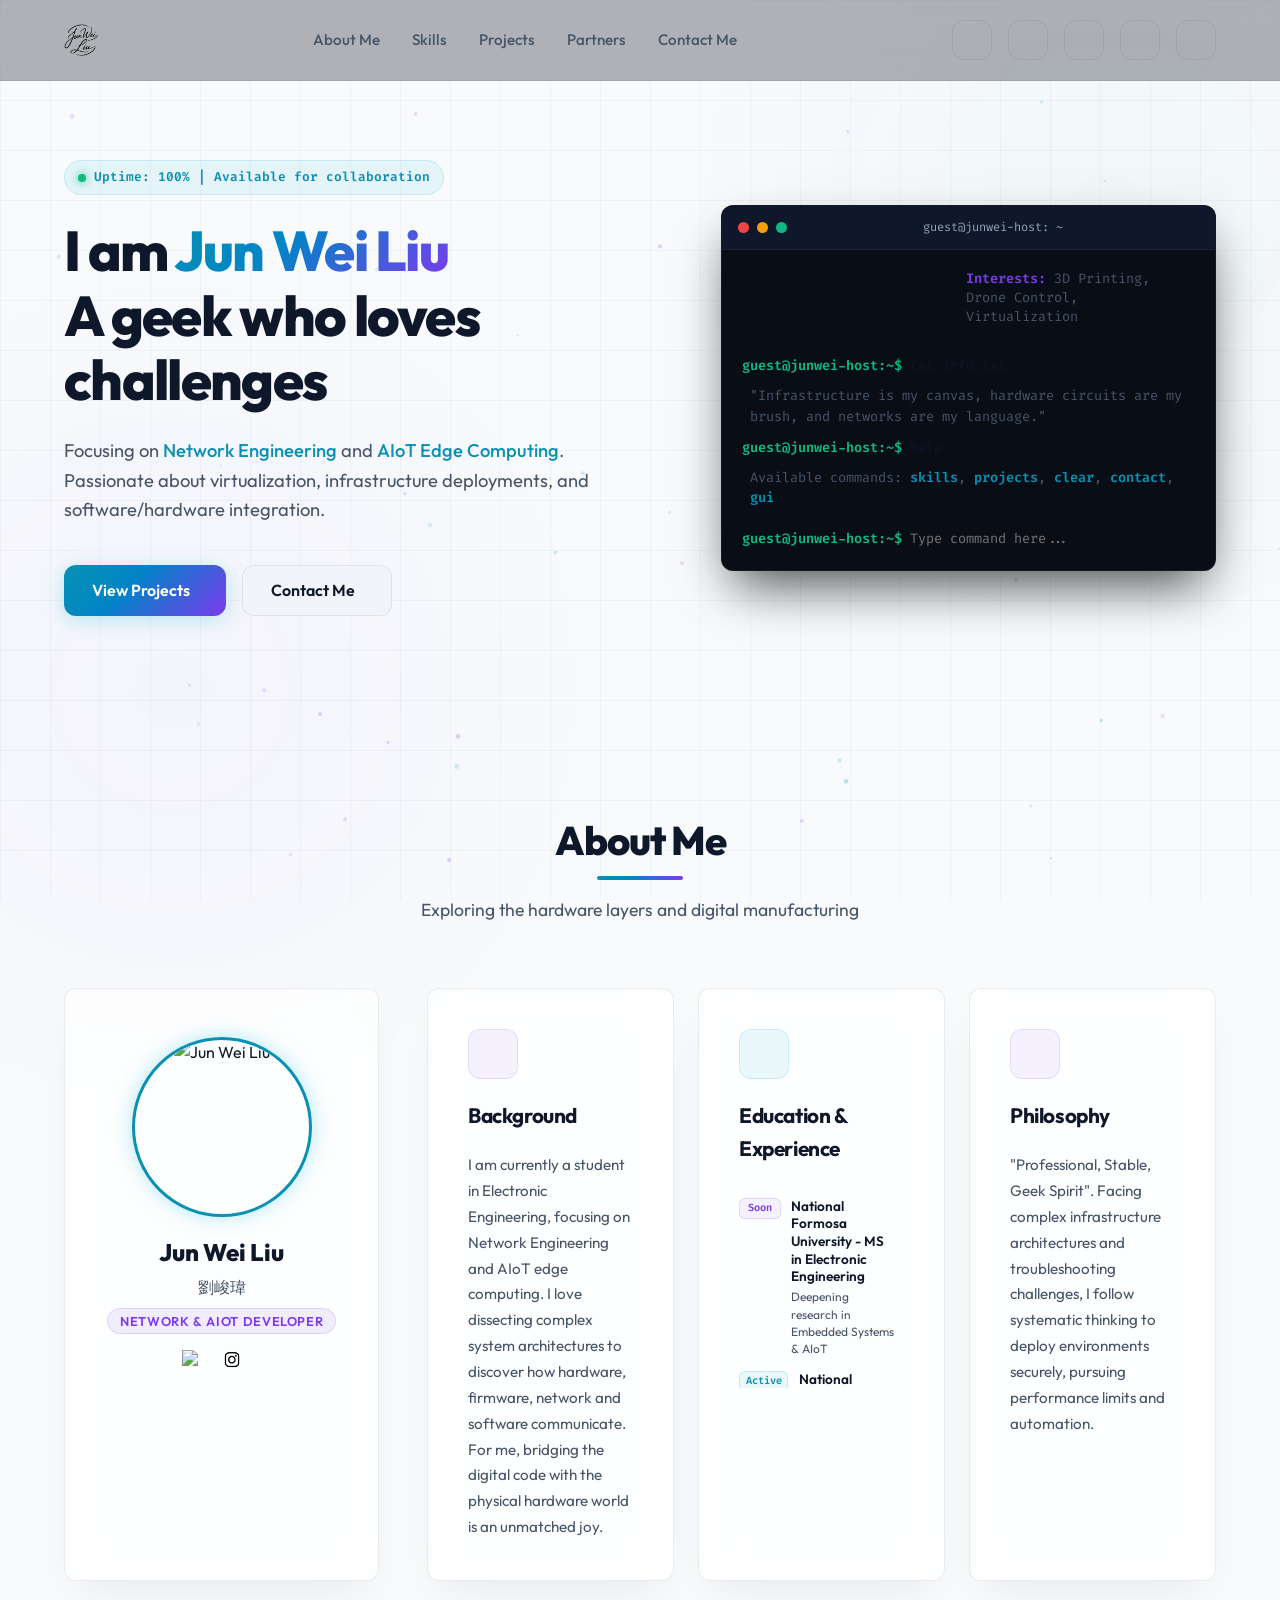
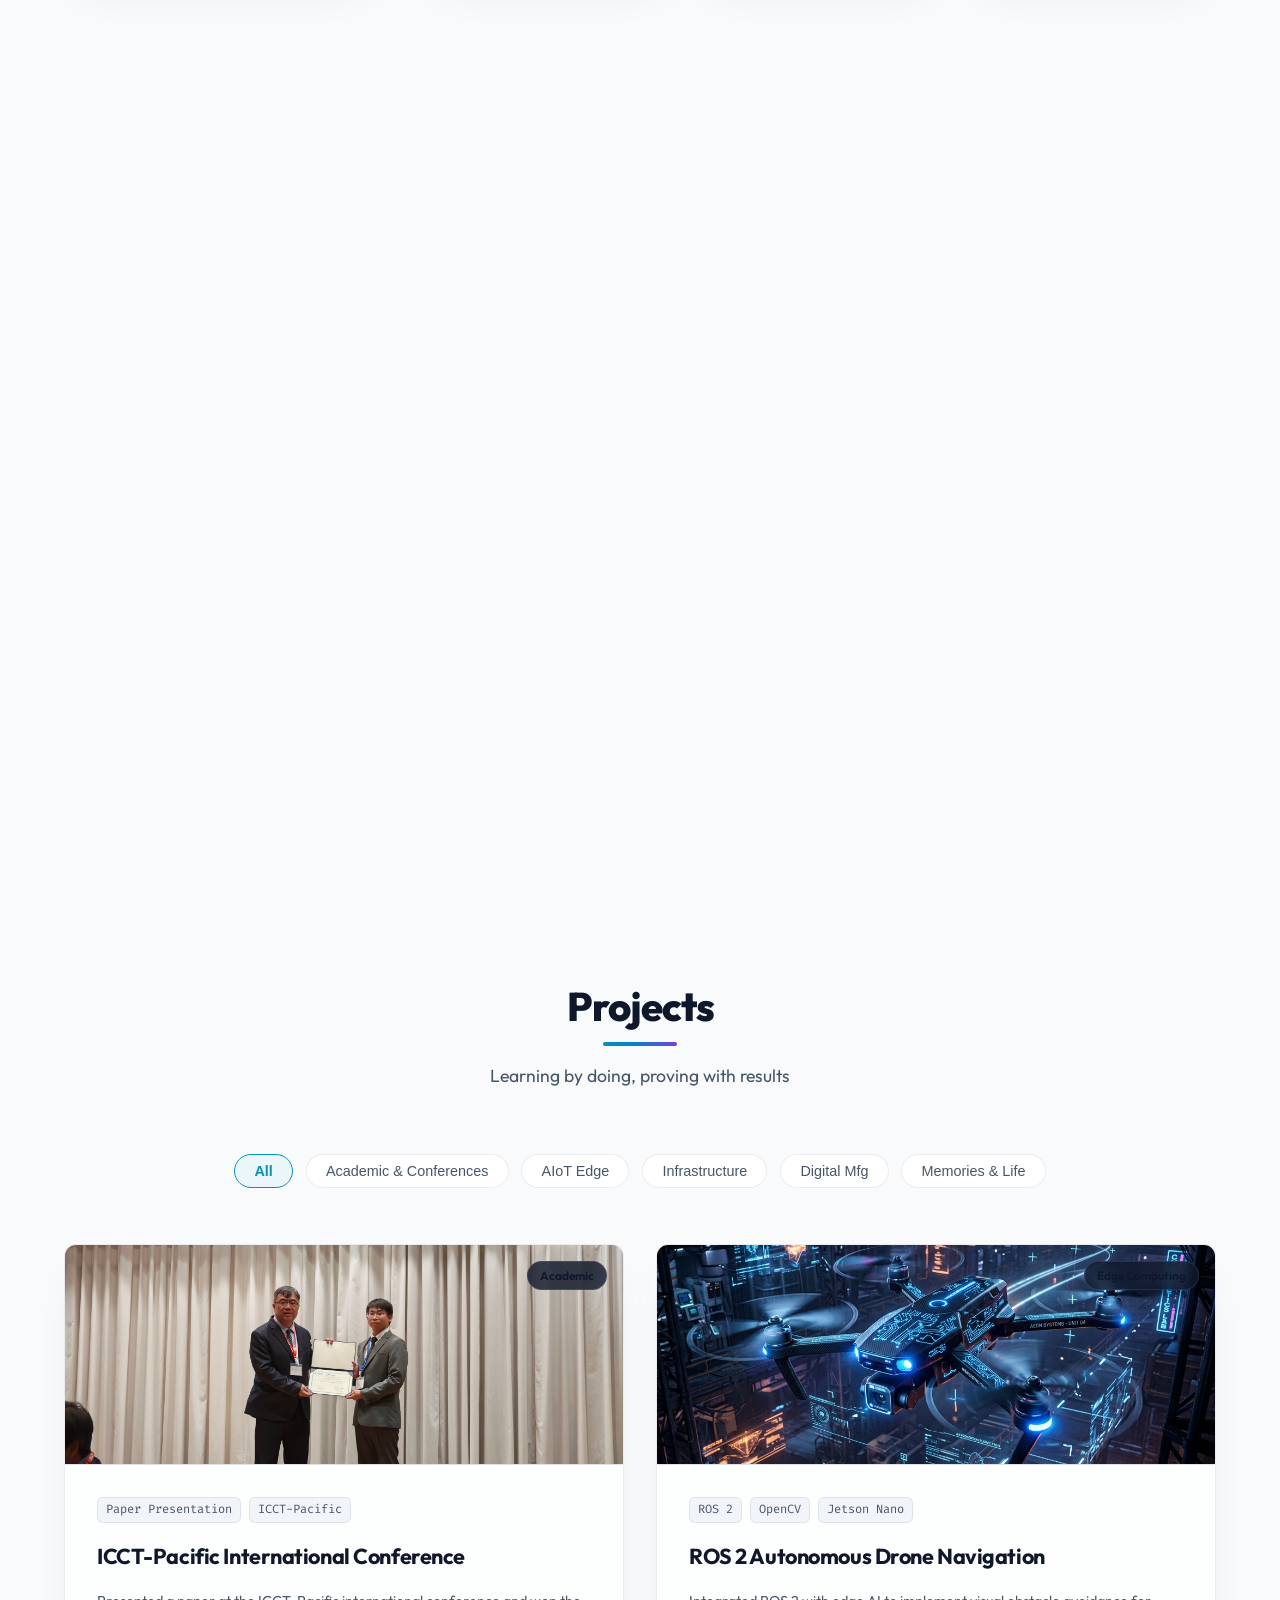
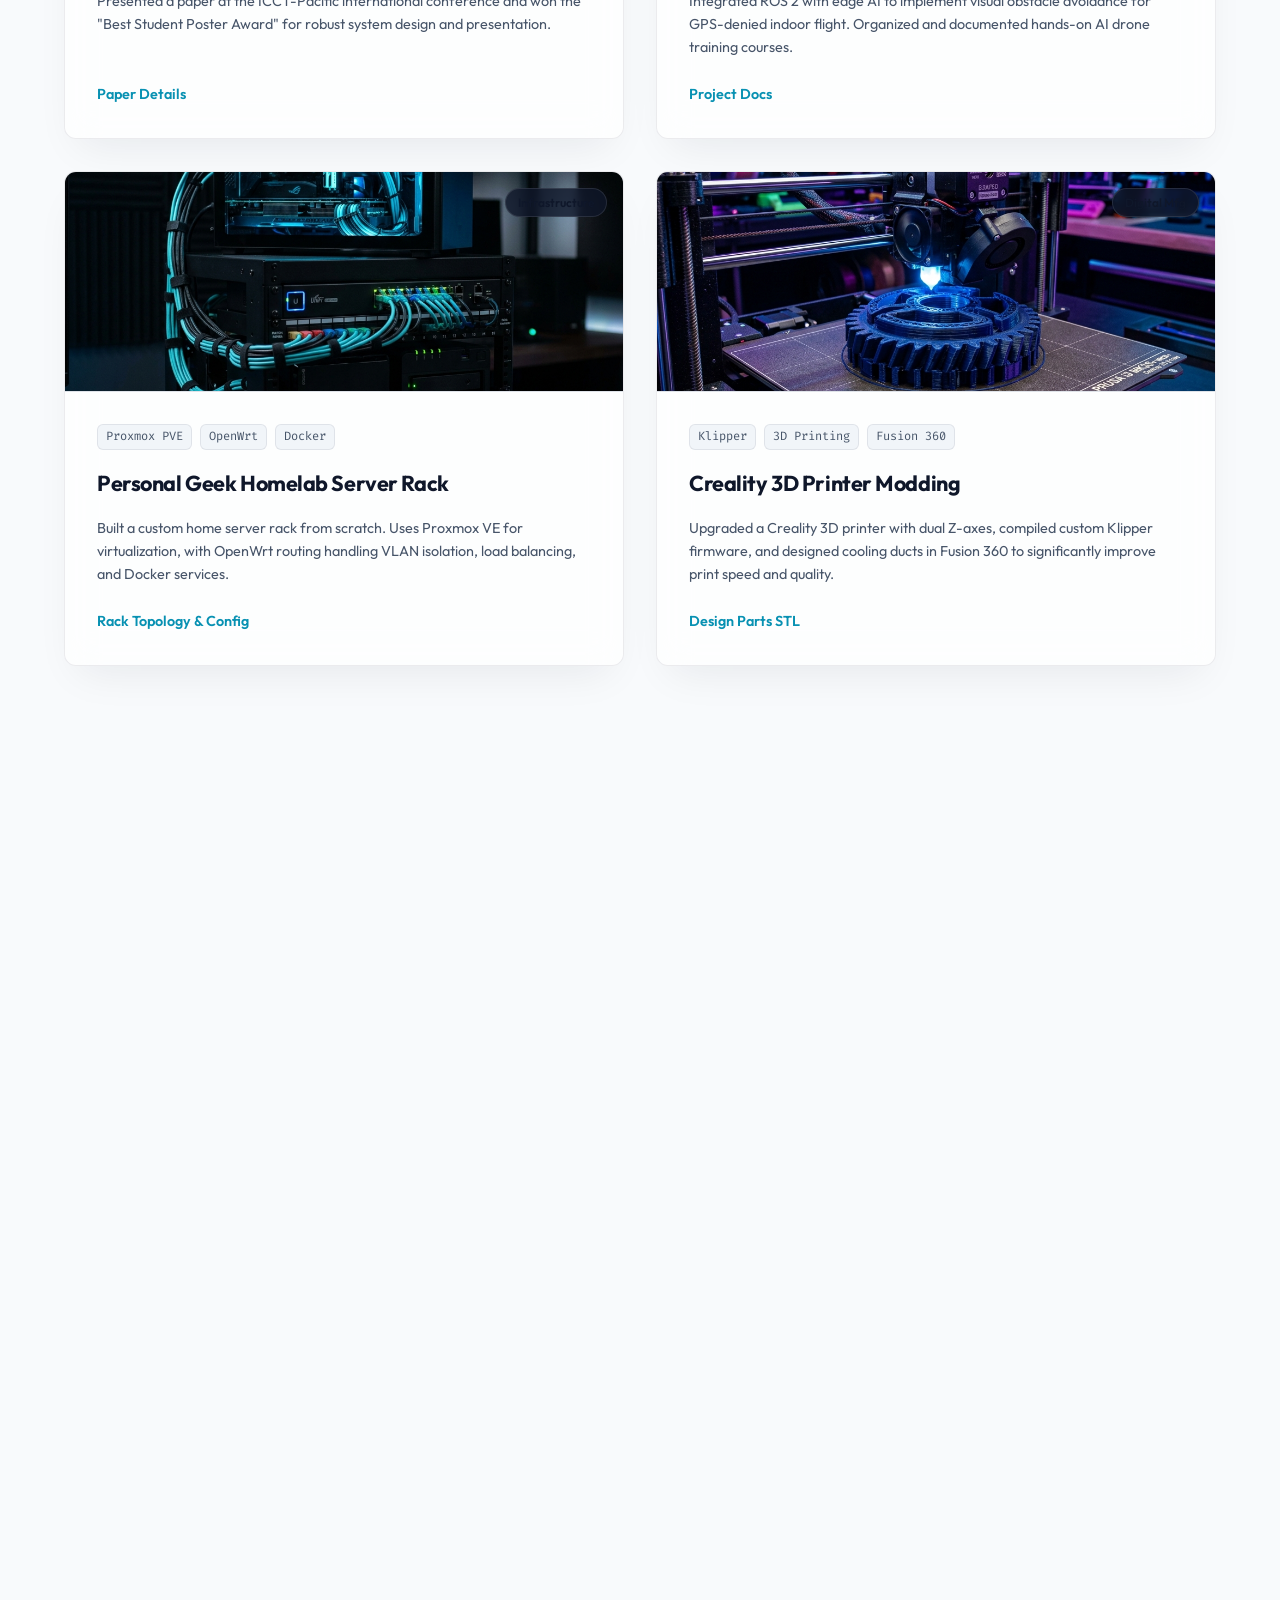
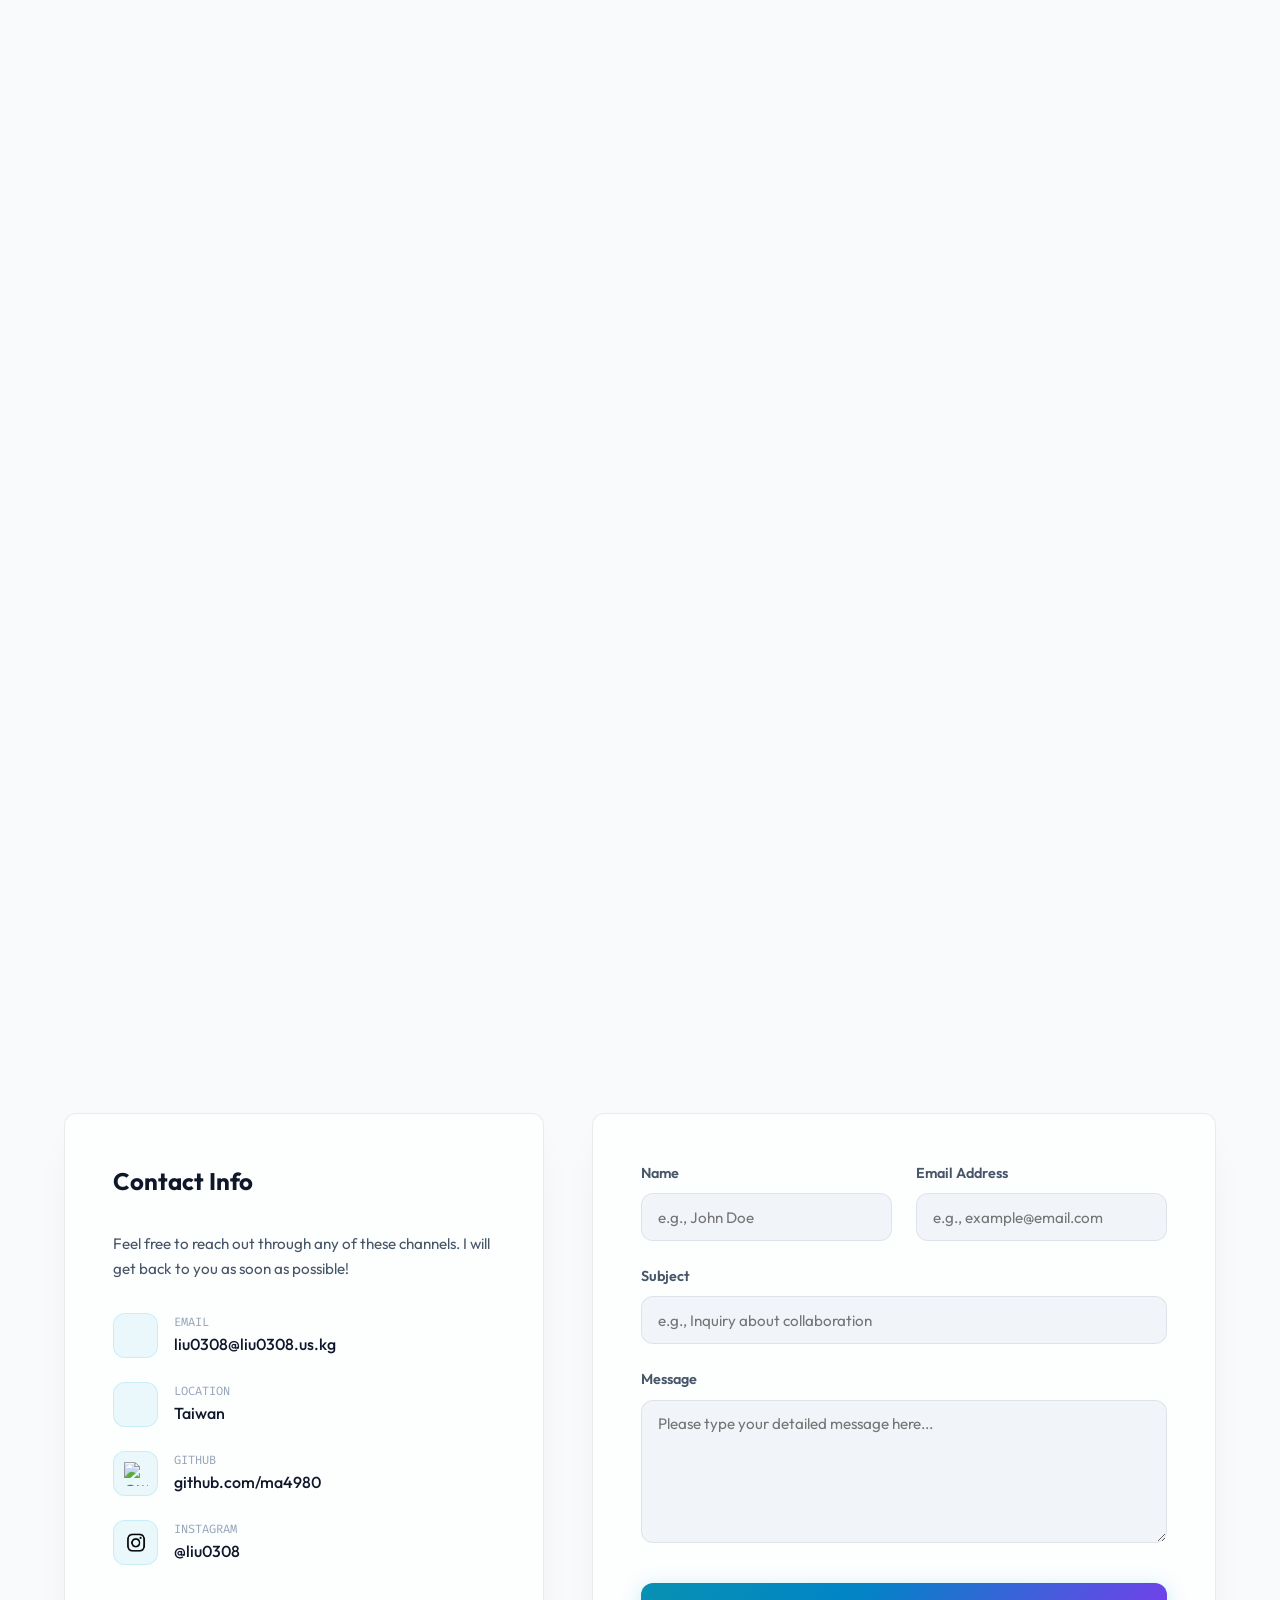
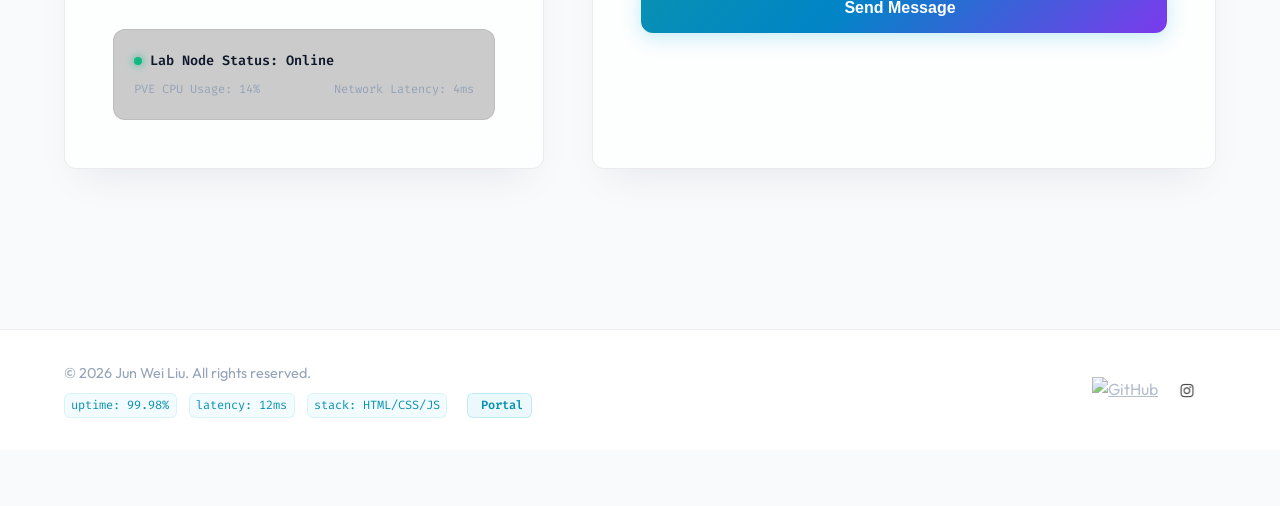
==== commit de29a6b7: "Update personal website 2026-07-19 20:32:52" ====
--- a/index.html
+++ b/index.html
@@ -1,30 +1,35 @@
 <!DOCTYPE html>
 <html lang="zh-TW" data-theme="dark">
+
 <head>
     <meta charset="UTF-8">
     <meta name="viewport" content="width=device-width, initial-scale=1.0">
     <link rel="icon" href="assets/名子.png" type="image/png">
-    <title data-i18n="page_title">劉峻瑋 | Network Engineer & AIoT Developer</title>
-    <meta name="description" content="網路工程師與 AIoT/邊緣運算開發者個人網站。專注於底層基礎設施（Proxmox、Docker、OpenWrt）、ROS 2 無人機控制與 3D 列印數位製造。">
+    <title data-i18n="page_title">劉峻瑋 | Jun Wei Liu</title>
+    <meta name="description"
+        content="網路工程師與 AIoT/邊緣運算開發者個人網站。專注於底層基礎設施（Proxmox、Docker、OpenWrt）、ROS 2 無人機控制與 3D 列印數位製造。">
     <meta name="keywords" content="網路工程師, AIoT, 邊緣運算, Proxmox, Docker, OpenWrt, ROS 2, 3D 列印, 個人網站, Portfolio">
-    
+
     <!-- Open Graph / Facebook -->
     <meta property="og:type" content="website">
-    <meta property="og:title" content="劉峻瑋 | Network Engineer & AIoT Developer">
+    <meta property="og:title" content="劉峻瑋 | Jun Wei Liu">
     <meta property="og:description" content="網路工程師與 AIoT/邊緣運算開發者個人網站。專注於 Proxmox、Docker、ROS 2、3D 列印。">
     <meta property="og:image" content="assets/og-image.jpg">
 
     <!-- Fonts -->
     <link rel="preconnect" href="https://fonts.googleapis.com">
     <link rel="preconnect" href="https://fonts.gstatic.com" crossorigin>
-    <link href="https://fonts.googleapis.com/css2?family=Outfit:wght@300;400;500;600;700;800&family=Fira+Code:wght@400;500;600&family=Noto+Sans+TC:wght@300;400;500;700&display=swap" rel="stylesheet">
-    
+    <link
+        href="https://fonts.googleapis.com/css2?family=Outfit:wght@300;400;500;600;700;800&family=Fira+Code:wght@400;500;600&family=Noto+Sans+TC:wght@300;400;500;700&display=swap"
+        rel="stylesheet">
+
     <!-- Lucide Icons -->
     <script src="https://unpkg.com/lucide@latest"></script>
-    
+
     <!-- Main CSS -->
     <link rel="stylesheet" href="index.css">
 </head>
+
 <body>
     <!-- Background mesh gradient and grid -->
     <div class="bg-grid-overlay"></div>
@@ -39,18 +44,20 @@
                 <img src="assets/名子白.png" alt="Jun Wei Liu Logo" class="logo-img logo-dark-theme">
                 <img src="assets/名子.png" alt="Jun Wei Liu Logo" class="logo-img logo-light-theme">
             </a>
-            
+
             <nav class="nav-menu" id="nav-menu">
                 <ul>
                     <li><a href="#about" class="nav-link active" id="nav-link-about" data-i18n="nav_about">關於我</a></li>
                     <li><a href="#skills" class="nav-link" id="nav-link-skills" data-i18n="nav_skills">專業技能</a></li>
-                    <li><a href="#projects" class="nav-link" id="nav-link-projects" data-i18n="nav_projects">專案作品</a></li>
+                    <li><a href="#projects" class="nav-link" id="nav-link-projects" data-i18n="nav_projects">專案作品</a>
+                    </li>
                     <li><a href="#friends" class="nav-link" id="nav-link-friends" data-i18n="nav_friends">技術夥伴</a></li>
                     <li><a href="#contact" class="nav-link" id="nav-link-contact" data-i18n="nav_contact">聯絡我</a></li>
                 </ul>
                 <div class="nav-menu-actions">
                     <div class="lang-dropdown-container">
-                        <button class="btn-lang-toggle" data-i18n-aria-label="lang_toggle_aria" data-i18n-title="lang_toggle_title" aria-label="切換語言" title="切換語言 / Select Language">
+                        <button class="btn-lang-toggle" data-i18n-aria-label="lang_toggle_aria"
+                            data-i18n-title="lang_toggle_title" aria-label="切換語言" title="切換語言 / Select Language">
                             <i data-lucide="languages"></i>
                         </button>
                         <ul class="lang-dropdown-menu">
@@ -60,16 +67,31 @@
                             <li data-lang="auto" class="lang-option" data-i18n="lang_auto">跟隨本機</li>
                         </ul>
                     </div>
+                    <div class="tools-dropdown-container">
+                        <button class="btn-tools-toggle" data-i18n-aria-label="tools_toggle_aria"
+                            data-i18n-title="tools_toggle_title" aria-label="我的工具" title="我的工具 / Tools">
+                            <i data-lucide="wrench"></i>
+                        </button>
+                        <ul class="tools-dropdown-menu">
+                            <li><a href="PCB日期標籤編輯器/index.html" target="_blank"><i data-lucide="calendar"></i><span
+                                        data-i18n="tool_pcb_date">PCB日期標籤編輯器</span></a></li>
+                        </ul>
+                    </div>
                     <div class="game-dropdown-container">
-                        <button class="btn-game-toggle" data-i18n-aria-label="game_toggle_aria" data-i18n-title="game_toggle_title" aria-label="我的遊戲與互動" title="我的遊戲與互動 / Games & Interactives">
+                        <button class="btn-game-toggle" data-i18n-aria-label="game_toggle_aria"
+                            data-i18n-title="game_toggle_title" aria-label="我的遊戲與互動"
+                            title="我的遊戲與互動 / Games & Interactives">
                             <i data-lucide="gamepad-2"></i>
                         </button>
                         <ul class="game-dropdown-menu">
-                            <li><a href="算命/1.html" target="_blank"><i data-lucide="sparkles"></i><span data-i18n="game_fortune">天機占卜</span></a></li>
-                            <li><a href="neon-tide.html" target="_blank"><i data-lucide="joystick"></i><span data-i18n="game_neon_tide">霓虹街機 (11合1)</span></a></li>
+                            <li><a href="算命/1.html" target="_blank"><i data-lucide="sparkles"></i><span
+                                        data-i18n="game_fortune">天機占卜</span></a></li>
+                            <li><a href="neon-tide.html" target="_blank"><i data-lucide="joystick"></i><span
+                                        data-i18n="game_neon_tide">霓虹街機 (11合1)</span></a></li>
                         </ul>
                     </div>
-                    <button class="btn-perf-toggle" data-i18n-aria-label="perf_toggle_aria" data-i18n-title="perf_toggle_title" aria-label="切換省電模式" title="切換省電模式">
+                    <button class="btn-perf-toggle" data-i18n-aria-label="perf_toggle_aria"
+                        data-i18n-title="perf_toggle_title" aria-label="切換省電模式" title="切換省電模式">
                         <i data-lucide="zap"></i>
                     </button>
                     <button class="btn-theme-toggle" data-i18n-aria-label="theme_toggle_aria" aria-label="切換深淺色模式">
@@ -81,7 +103,8 @@
 
             <div class="nav-actions">
                 <div class="lang-dropdown-container">
-                    <button class="btn-lang-toggle" id="lang-toggle" data-i18n-aria-label="lang_toggle_aria" data-i18n-title="lang_toggle_title" aria-label="切換語言" title="切換語言 / Select Language">
+                    <button class="btn-lang-toggle" id="lang-toggle" data-i18n-aria-label="lang_toggle_aria"
+                        data-i18n-title="lang_toggle_title" aria-label="切換語言" title="切換語言 / Select Language">
                         <i data-lucide="languages"></i>
                     </button>
                     <ul class="lang-dropdown-menu" id="lang-menu">
@@ -91,23 +114,39 @@
                         <li data-lang="auto" class="lang-option" data-i18n="lang_auto">跟隨本機</li>
                     </ul>
                 </div>
+                <div class="tools-dropdown-container">
+                    <button class="btn-tools-toggle" data-i18n-aria-label="tools_toggle_aria"
+                        data-i18n-title="tools_toggle_title" aria-label="我的工具" title="我的工具 / Tools">
+                        <i data-lucide="wrench"></i>
+                    </button>
+                    <ul class="tools-dropdown-menu">
+                        <li><a href="PCB日期標籤編輯器/index.html" target="_blank"><i data-lucide="calendar"></i><span
+                                    data-i18n="tool_pcb_date">PCB日期標籤編輯器</span></a></li>
+                    </ul>
+                </div>
                 <div class="game-dropdown-container">
-                    <button class="btn-game-toggle" data-i18n-aria-label="game_toggle_aria" data-i18n-title="game_toggle_title" aria-label="我的遊戲與互動" title="我的遊戲與互動 / Games & Interactives">
+                    <button class="btn-game-toggle" data-i18n-aria-label="game_toggle_aria"
+                        data-i18n-title="game_toggle_title" aria-label="我的遊戲與互動" title="我的遊戲與互動 / Games & Interactives">
                         <i data-lucide="gamepad-2"></i>
                     </button>
                     <ul class="game-dropdown-menu">
-                        <li><a href="算命/1.html" target="_blank"><i data-lucide="sparkles"></i><span data-i18n="game_fortune">天機占卜</span></a></li>
-                        <li><a href="neon-tide.html" target="_blank"><i data-lucide="joystick"></i><span data-i18n="game_neon_tide">霓虹街機 (11合1)</span></a></li>
+                        <li><a href="算命/1.html" target="_blank"><i data-lucide="sparkles"></i><span
+                                    data-i18n="game_fortune">天機占卜</span></a></li>
+                        <li><a href="neon-tide.html" target="_blank"><i data-lucide="joystick"></i><span
+                                    data-i18n="game_neon_tide">霓虹街機 (11合1)</span></a></li>
                     </ul>
                 </div>
-                <button class="btn-perf-toggle" id="perf-toggle" data-i18n-aria-label="perf_toggle_aria" data-i18n-title="perf_toggle_title" aria-label="切換省電模式" title="切換省電模式">
+                <button class="btn-perf-toggle" id="perf-toggle" data-i18n-aria-label="perf_toggle_aria"
+                    data-i18n-title="perf_toggle_title" aria-label="切換省電模式" title="切換省電模式">
                     <i data-lucide="zap"></i>
                 </button>
-                <button class="btn-theme-toggle" id="theme-toggle" data-i18n-aria-label="theme_toggle_aria" aria-label="切換深淺色模式">
+                <button class="btn-theme-toggle" id="theme-toggle" data-i18n-aria-label="theme_toggle_aria"
+                    aria-label="切換深淺色模式">
                     <i data-lucide="sun" class="sun-icon"></i>
                     <i data-lucide="moon" class="moon-icon"></i>
                 </button>
-                <button class="btn-menu-mobile" id="mobile-menu-toggle" data-i18n-aria-label="menu_toggle_aria" aria-label="打開選單">
+                <button class="btn-menu-mobile" id="mobile-menu-toggle" data-i18n-aria-label="menu_toggle_aria"
+                    aria-label="打開選單">
                     <i data-lucide="menu"></i>
                 </button>
             </div>
@@ -121,14 +160,16 @@
                 <div class="hero-content">
                     <div class="badge">
                         <span class="badge-dot"></span>
-                        <span class="badge-text" data-i18n="hero_badge">Uptime: 100% | Available for collaboration</span>
+                        <span class="badge-text" data-i18n="hero_badge">Uptime: 100% | Available for
+                            collaboration</span>
                     </div>
                     <h1 class="hero-title" data-i18n="hero_title">
                         我是 <span class="gradient-text">劉峻瑋 (Jun Wei)</span><br>
                         一個熱愛挑戰的極客
                     </h1>
                     <p class="hero-subtitle" data-i18n="hero_subtitle">
-                        專注於 <strong class="highlight">網路工程</strong> 與 <strong class="highlight">AIoT 邊緣運算</strong>，熱衷於底層虛擬化、網路基礎設施建置，以及軟硬體整合的數位製造實作者。
+                        專注於 <strong class="highlight">網路工程</strong> 與 <strong class="highlight">AIoT
+                            邊緣運算</strong>，熱衷於底層虛擬化、網路基礎設施建置，以及軟硬體整合的數位製造實作者。
                     </p>
                     <div class="hero-actions">
                         <a href="#projects" class="btn btn-primary">
@@ -155,45 +196,50 @@
                     </div>
                     <div class="terminal-body" id="terminal-body">
                         <div class="terminal-line">
-                            <span class="term-prompt">guest@junwei-host:~$</span> <span class="term-command">neofetch</span>
+                            <span class="term-prompt">guest@junwei-host:~$</span> <span
+                                class="term-command">neofetch</span>
                         </div>
                         <div class="terminal-output neofetch-output" data-i18n="term_neofetch">
                             <div class="neofetch-logo">
-      /\_/\
-    ( o.o )
-     > ^ <
-  [ junwei.sh ]
-                            </div>
-                            <div class="neofetch-info">
-                                <span class="nf-label">OS:</span> Proxmox VE / Ubuntu LTS<br>
-                                <span class="nf-label">Host:</span> Edge AIoT Lab & Homelab Node<br>
-                                <span class="nf-label">Kernel:</span> 6.8.0-proxmox-pve<br>
-                                <span class="nf-label">Uptime:</span> 18y 9m (EE Student Life)<br>
-                                <span class="nf-label">Shell:</span> bash / zsh<br>
-                                <span class="nf-label">Core Tech:</span> Proxmox, Docker, ROS 2, OpenWrt<br>
-                                <span class="nf-label">Interests:</span> 3D Printing, Drone Control, Virtualization
-                            </div>
-                        </div>
-                        <div class="terminal-line">
-                            <span class="term-prompt">guest@junwei-host:~$</span> <span class="term-command">cat info.txt</span>
-                        </div>
-                        <div class="terminal-output" data-i18n="terminal_info_quote">
-                            "底層架構是我的畫布，硬體電路是我的畫筆，網路通訊是我的語言。"
-                        </div>
-                        <div class="terminal-line">
-                            <span class="term-prompt">guest@junwei-host:~$</span> <span class="term-command" id="terminal-cursor-line">help</span>
-                        </div>
-                        <div class="terminal-output" id="terminal-help-msg" data-i18n="terminal_help_msg">
-                            可用指令: <span class="cmd-highlight">skills</span>, <span class="cmd-highlight">projects</span>, <span class="cmd-highlight">clear</span>, <span class="cmd-highlight">contact</span>, <span class="cmd-highlight">gui</span>
-                        </div>
-                        <div class="terminal-history" id="terminal-history"></div>
-                        <div class="terminal-input-line">
-                            <span class="term-prompt">guest@junwei-host:~$</span>
-                            <input type="text" id="terminal-input" autocomplete="off" placeholder="在此輸入指令..." data-i18n-placeholder="terminal_placeholder" autofocus>
-                        </div>
-                    </div>
-                </div>
-            </div>
+                                /\_/\
+                                ( o.o )
+                                > ^ < [ junwei.sh ] </div>
+                                    <div class="neofetch-info">
+                                        <span class="nf-label">OS:</span> Proxmox VE / Ubuntu LTS<br>
+                                        <span class="nf-label">Host:</span> Edge AIoT Lab & Homelab Node<br>
+                                        <span class="nf-label">Kernel:</span> 6.8.0-proxmox-pve<br>
+                                        <span class="nf-label">Uptime:</span> 18y 9m (EE Student Life)<br>
+                                        <span class="nf-label">Shell:</span> bash / zsh<br>
+                                        <span class="nf-label">Core Tech:</span> Proxmox, Docker, ROS 2, OpenWrt<br>
+                                        <span class="nf-label">Interests:</span> 3D Printing, Drone Control,
+                                        Virtualization
+                                    </div>
+                            </div>
+                            <div class="terminal-line">
+                                <span class="term-prompt">guest@junwei-host:~$</span> <span class="term-command">cat
+                                    info.txt</span>
+                            </div>
+                            <div class="terminal-output" data-i18n="terminal_info_quote">
+                                "底層架構是我的畫布，硬體電路是我的畫筆，網路通訊是我的語言。"
+                            </div>
+                            <div class="terminal-line">
+                                <span class="term-prompt">guest@junwei-host:~$</span> <span class="term-command"
+                                    id="terminal-cursor-line">help</span>
+                            </div>
+                            <div class="terminal-output" id="terminal-help-msg" data-i18n="terminal_help_msg">
+                                可用指令: <span class="cmd-highlight">skills</span>, <span
+                                    class="cmd-highlight">projects</span>, <span class="cmd-highlight">clear</span>,
+                                <span class="cmd-highlight">contact</span>, <span class="cmd-highlight">gui</span>
+                            </div>
+                            <div class="terminal-history" id="terminal-history"></div>
+                            <div class="terminal-input-line">
+                                <span class="term-prompt">guest@junwei-host:~$</span>
+                                <input type="text" id="terminal-input" autocomplete="off" placeholder="在此輸入指令..."
+                                    data-i18n-placeholder="terminal_placeholder" autofocus>
+                            </div>
+                        </div>
+                    </div>
+                </div>
         </section>
 
         <!-- About Me Section -->
@@ -203,21 +249,29 @@
                     <h2 class="section-title" data-i18n="about_title">關於我</h2>
                     <p class="section-tagline" data-i18n="about_tagline">底層探索與數位製造的實踐者</p>
                 </div>
-                
+
                 <div class="about-wrapper">
                     <!-- Profile Photo Card -->
                     <div class="about-profile-photo-card glassmorphism reveal reveal-left">
                         <div class="about-profile-img-container">
-                            <img src="assets/profile.jpg" alt="劉峻瑋 Jun Wei Liu" class="about-profile-img" data-i18n-alt="profile_img_alt">
+                            <img src="assets/profile.jpg" alt="劉峻瑋 Jun Wei Liu" class="about-profile-img"
+                                data-i18n-alt="profile_img_alt">
                         </div>
                         <div class="about-profile-info">
                             <h3 class="profile-name" data-i18n="profile_name">劉峻瑋</h3>
                             <p class="profile-title" data-i18n="profile_title">Jun Wei Liu</p>
                             <span class="profile-role" data-i18n="about_role">Network & AIoT Developer</span>
                             <div class="profile-socials">
-                                <a href="https://github.com/ma4980" target="_blank" rel="noopener" aria-label="GitHub"><img src="assets/github.png" alt="GitHub" class="social-icon-img"></a>
-                                <a href="https://www.instagram.com/liu0308/" target="_blank" rel="noopener" class="ig-hover-qr-container" aria-label="Instagram"><img src="assets/IG.png" alt="Instagram" class="social-icon-img"><span class="ig-hover-qr"><img src="assets/IMG_20260614_201934_141.png" alt="Instagram QR Code"><span class="qr-tooltip-text" data-i18n="qr_tooltip">掃描追蹤 IG</span></span></a>
-                                <a href="mailto:liu0308@liu0308.us.kg" class="btn-email-action" aria-label="Email" title="發送 Email / 複製位址" data-i18n-title="about_email_title"><i data-lucide="mail"></i></a>
+                                <a href="https://github.com/ma4980" target="_blank" rel="noopener"
+                                    aria-label="GitHub"><img src="assets/github.png" alt="GitHub"
+                                        class="social-icon-img"></a>
+                                <a href="https://www.instagram.com/liu0308/" target="_blank" rel="noopener"
+                                    class="ig-hover-qr-container" aria-label="Instagram"><img src="assets/IG.png"
+                                        alt="Instagram" class="social-icon-img"><span class="ig-hover-qr"><img
+                                            src="assets/IMG_20260614_201934_141.png" alt="Instagram QR Code"><span
+                                            class="qr-tooltip-text" data-i18n="qr_tooltip">掃描追蹤 IG</span></span></a>
+                                <a href="#" class="btn-email-action" aria-label="Email" title="發送 Email / 複製位址"
+                                    data-i18n-title="about_email_title"><i data-lucide="mail"></i></a>
                             </div>
                         </div>
                     </div>
@@ -228,7 +282,8 @@
                             <div class="about-icon"><i data-lucide="user"></i></div>
                             <h3 data-i18n="about_card_bg_title">個人背景</h3>
                             <p class="about-text" data-i18n="about_card_bg_text">
-                                我目前是電子工程系的學生，專注於網路工程 (Network Engineering) 與 AIoT 邊緣運算。我喜歡拆解複雜的系統架構，探究硬體、韌體、網路到上層軟體的溝通機制。對我而言，將數位程式碼與實體硬體世界連結，是無與倫比的樂趣。
+                                我目前是電子工程系的學生，專注於網路工程 (Network Engineering) 與 AIoT
+                                邊緣運算。我喜歡拆解複雜的系統架構，探究硬體、韌體、網路到上層軟體的溝通機制。對我而言，將數位程式碼與實體硬體世界連結，是無與倫比的樂趣。
                             </p>
                         </div>
 
@@ -237,14 +292,16 @@
                             <h3 data-i18n="about_card_edu_title">教育與經歷</h3>
                             <div class="about-timeline-compact">
                                 <div class="timeline-compact-item">
-                                    <span class="timeline-compact-badge badge-upcoming" data-i18n="timeline_upcoming">即將</span>
+                                    <span class="timeline-compact-badge badge-upcoming"
+                                        data-i18n="timeline_upcoming">即將</span>
                                     <div class="timeline-compact-info">
                                         <strong data-i18n="timeline_edu_ms">雲林縣虎尾科技大學 電子工程系 碩士班</strong>
                                         <p data-i18n="timeline_edu_ms_desc">深造嵌入式系統與 AIoT 領域</p>
                                     </div>
                                 </div>
                                 <div class="timeline-compact-item">
-                                    <span class="timeline-compact-badge badge-current" data-i18n="timeline_current">目前</span>
+                                    <span class="timeline-compact-badge badge-current"
+                                        data-i18n="timeline_current">目前</span>
                                     <div class="timeline-compact-info">
                                         <strong data-i18n="timeline_edu_bs">雲林縣虎尾科技大學 電子工程系</strong>
                                         <p data-i18n="timeline_edu_bs_desc">主修電子工程，專注於邊緣運算、軟硬體整合、影像辨識及無人機控制系統開發。</p>
@@ -314,37 +371,44 @@
                             <div class="skills-grid">
                                 <div class="skill-item glassmorphism">
                                     <div class="skill-info">
-                                        <span class="skill-name" data-i18n="skill_pve_name"><i data-lucide="layers"></i> Proxmox VE 虛擬化</span>
+                                        <span class="skill-name" data-i18n="skill_pve_name"><i data-lucide="layers"></i>
+                                            Proxmox VE 虛擬化</span>
                                         <span class="skill-level" data-i18n="level_master">精通</span>
                                     </div>
                                     <div class="skill-progress-bg">
                                         <div class="skill-progress-bar" data-progress="90%"></div>
                                     </div>
-                                    <p class="skill-desc" data-i18n="skill_pve_desc">部署多節點虛擬集群，實現 LXC 容器與 VM 的高可用性架構。</p>
-                                </div>
-                                <div class="skill-item glassmorphism">
-                                    <div class="skill-info">
-                                        <span class="skill-name" data-i18n="skill_docker_name"><i data-lucide="container"></i> Docker 容器化</span>
+                                    <p class="skill-desc" data-i18n="skill_pve_desc">部署多節點虛擬集群，實現 LXC 容器與 VM 的高可用性架構。
+                                    </p>
+                                </div>
+                                <div class="skill-item glassmorphism">
+                                    <div class="skill-info">
+                                        <span class="skill-name" data-i18n="skill_docker_name"><i
+                                                data-lucide="container"></i> Docker 容器化</span>
                                         <span class="skill-level" data-i18n="level_master">精通</span>
                                     </div>
                                     <div class="skill-progress-bg">
                                         <div class="skill-progress-bar" data-progress="85%"></div>
                                     </div>
-                                    <p class="skill-desc" data-i18n="skill_docker_desc">設計 Docker 檔案與 Compose 配置，構建輕量、易遷移的微服務環境。</p>
-                                </div>
-                                <div class="skill-item glassmorphism">
-                                    <div class="skill-info">
-                                        <span class="skill-name" data-i18n="skill_openwrt_name"><i data-lucide="router"></i> OpenWrt 軟路由</span>
+                                    <p class="skill-desc" data-i18n="skill_docker_desc">設計 Docker 檔案與 Compose
+                                        配置，構建輕量、易遷移的微服務環境。</p>
+                                </div>
+                                <div class="skill-item glassmorphism">
+                                    <div class="skill-info">
+                                        <span class="skill-name" data-i18n="skill_openwrt_name"><i
+                                                data-lucide="router"></i> OpenWrt 軟路由</span>
                                         <span class="skill-level" data-i18n="level_master">精通</span>
                                     </div>
                                     <div class="skill-progress-bg">
                                         <div class="skill-progress-bar" data-progress="90%"></div>
                                     </div>
-                                    <p class="skill-desc" data-i18n="skill_openwrt_desc">編譯客製化韌體，規劃防火牆、VLAN、VPN 通道與智慧分流系統。</p>
-                                </div>
-                                <div class="skill-item glassmorphism">
-                                    <div class="skill-info">
-                                        <span class="skill-name" data-i18n="skill_net_name"><i data-lucide="network"></i> 網路拓撲與安全配置</span>
+                                    <p class="skill-desc" data-i18n="skill_openwrt_desc">編譯客製化韌體，規劃防火牆、VLAN、VPN
+                                        通道與智慧分流系統。</p>
+                                </div>
+                                <div class="skill-item glassmorphism">
+                                    <div class="skill-info">
+                                        <span class="skill-name" data-i18n="skill_net_name"><i
+                                                data-lucide="network"></i> 網路拓撲與安全配置</span>
                                         <span class="skill-level" data-i18n="level_master">精通</span>
                                     </div>
                                     <div class="skill-progress-bg">
@@ -360,43 +424,51 @@
                             <div class="skills-grid">
                                 <div class="skill-item glassmorphism">
                                     <div class="skill-info">
-                                        <span class="skill-name" data-i18n="skill_ros_name"><i data-lucide="navigation"></i> ROS 2 機器人操作系統</span>
+                                        <span class="skill-name" data-i18n="skill_ros_name"><i
+                                                data-lucide="navigation"></i> ROS 2 機器人操作系統</span>
                                         <span class="skill-level" data-i18n="level_learning">進修中</span>
                                     </div>
                                     <div class="skill-progress-bg">
                                         <div class="skill-progress-bar" data-progress="65%"></div>
                                     </div>
-                                    <p class="skill-desc" data-i18n="skill_ros_desc">利用 ROS 2 框架開發無人機導航、感測器數據分析與自主避障邏輯。</p>
-                                </div>
-                                <div class="skill-item glassmorphism">
-                                    <div class="skill-info">
-                                        <span class="skill-name" data-i18n="skill_embed_name"><i data-lucide="code"></i> Embedded C++ / Python</span>
+                                    <p class="skill-desc" data-i18n="skill_ros_desc">利用 ROS 2 框架開發無人機導航、感測器數據分析與自主避障邏輯。
+                                    </p>
+                                </div>
+                                <div class="skill-item glassmorphism">
+                                    <div class="skill-info">
+                                        <span class="skill-name" data-i18n="skill_embed_name"><i data-lucide="code"></i>
+                                            Embedded C++ / Python</span>
                                         <span class="skill-level" data-i18n="level_proficient">熟練</span>
                                     </div>
                                     <div class="skill-progress-bg">
                                         <div class="skill-progress-bar" data-progress="80%"></div>
                                     </div>
-                                    <p class="skill-desc" data-i18n="skill_embed_desc">編寫微控制器 (ESP32, STM32) 與單板電腦 (樹莓派, Jetson Nano) 控制程式。</p>
-                                </div>
-                                <div class="skill-item glassmorphism">
-                                    <div class="skill-info">
-                                        <span class="skill-name" data-i18n="skill_ai_name"><i data-lucide="eye"></i> AI 邊緣推論</span>
+                                    <p class="skill-desc" data-i18n="skill_embed_desc">編寫微控制器 (ESP32, STM32) 與單板電腦 (樹莓派,
+                                        Jetson Nano) 控制程式。</p>
+                                </div>
+                                <div class="skill-item glassmorphism">
+                                    <div class="skill-info">
+                                        <span class="skill-name" data-i18n="skill_ai_name"><i data-lucide="eye"></i> AI
+                                            邊緣推論</span>
                                         <span class="skill-level" data-i18n="level_learning">進修中</span>
                                     </div>
                                     <div class="skill-progress-bg">
                                         <div class="skill-progress-bar" data-progress="65%"></div>
                                     </div>
-                                    <p class="skill-desc" data-i18n="skill_ai_desc">在邊緣運算裝置上部署量化輕量模型 (YOLOv8) 進行即時物件偵測與追蹤。</p>
-                                </div>
-                                <div class="skill-item glassmorphism">
-                                    <div class="skill-info">
-                                        <span class="skill-name" data-i18n="skill_linux_name"><i data-lucide="git-branch"></i> Git / Linux 系統管理</span>
+                                    <p class="skill-desc" data-i18n="skill_ai_desc">在邊緣運算裝置上部署量化輕量模型 (YOLOv8)
+                                        進行即時物件偵測與追蹤。</p>
+                                </div>
+                                <div class="skill-item glassmorphism">
+                                    <div class="skill-info">
+                                        <span class="skill-name" data-i18n="skill_linux_name"><i
+                                                data-lucide="git-branch"></i> Git / Linux 系統管理</span>
                                         <span class="skill-level" data-i18n="level_proficient">熟練</span>
                                     </div>
                                     <div class="skill-progress-bg">
                                         <div class="skill-progress-bar" data-progress="80%"></div>
                                     </div>
-                                    <p class="skill-desc" data-i18n="skill_linux_desc">使用版本控制與自動化腳本 (Bash, Ansible) 管理大規模主機運作。</p>
+                                    <p class="skill-desc" data-i18n="skill_linux_desc">使用版本控制與自動化腳本 (Bash, Ansible)
+                                        管理大規模主機運作。</p>
                                 </div>
                             </div>
                         </div>
@@ -406,27 +478,32 @@
                             <div class="skills-grid">
                                 <div class="skill-item glassmorphism">
                                     <div class="skill-info">
-                                        <span class="skill-name" data-i18n="skill_3d_name"><i data-lucide="printer"></i> 3D 列印機組裝與改造</span>
+                                        <span class="skill-name" data-i18n="skill_3d_name"><i data-lucide="printer"></i>
+                                            3D 列印機組裝與改造</span>
                                         <span class="skill-level" data-i18n="level_expert">專家</span>
                                     </div>
                                     <div class="skill-progress-bg">
                                         <div class="skill-progress-bar" data-progress="95%"></div>
                                     </div>
-                                    <p class="skill-desc" data-i18n="skill_3d_desc">熟練改裝 Creality 等機型，自組 Klipper 韌體核心，優化列印品質。</p>
-                                </div>
-                                <div class="skill-item glassmorphism">
-                                    <div class="skill-info">
-                                        <span class="skill-name" data-i18n="skill_cad_name"><i data-lucide="box"></i> 3D 建模與結構設計</span>
+                                    <p class="skill-desc" data-i18n="skill_3d_desc">熟練改裝 Creality 等機型，自組 Klipper
+                                        韌體核心，優化列印品質。</p>
+                                </div>
+                                <div class="skill-item glassmorphism">
+                                    <div class="skill-info">
+                                        <span class="skill-name" data-i18n="skill_cad_name"><i data-lucide="box"></i> 3D
+                                            建模與結構設計</span>
                                         <span class="skill-level" data-i18n="level_proficient">熟練</span>
                                     </div>
                                     <div class="skill-progress-bg">
                                         <div class="skill-progress-bar" data-progress="70%"></div>
                                     </div>
-                                    <p class="skill-desc" data-i18n="skill_cad_desc">使用 Fusion 360 進行機構設計，產出符合公差標準的工業級功能性零件。</p>
-                                </div>
-                                <div class="skill-item glassmorphism">
-                                    <div class="skill-info">
-                                        <span class="skill-name" data-i18n="skill_hw_name"><i data-lucide="hammer"></i> 硬體維修與電路量測</span>
+                                    <p class="skill-desc" data-i18n="skill_cad_desc">使用 Fusion 360
+                                        進行機構設計，產出符合公差標準的工業級功能性零件。</p>
+                                </div>
+                                <div class="skill-item glassmorphism">
+                                    <div class="skill-info">
+                                        <span class="skill-name" data-i18n="skill_hw_name"><i data-lucide="hammer"></i>
+                                            硬體維修與電路量測</span>
                                         <span class="skill-level" data-i18n="level_proficient">熟練</span>
                                     </div>
                                     <div class="skill-progress-bg">
@@ -461,7 +538,8 @@
                 <div class="portfolio-grid" id="portfolio-grid">
                     <article class="project-card glassmorphism reveal" data-category="academic" data-gallery="academic">
                         <div class="project-img-wrapper">
-                            <img src="assets/project-academic.jpg" alt="ICCT-Pacific 最佳學生海報獎" class="project-img" data-i18n-alt="proj_acad_alt">
+                            <img src="assets/project-academic.jpg" alt="ICCT-Pacific 最佳學生海報獎" class="project-img"
+                                data-i18n-alt="proj_acad_alt">
                             <div class="project-category-badge" data-i18n="proj_acad_badge">學術成果</div>
                         </div>
                         <div class="project-info">
@@ -471,7 +549,8 @@
                             </span>
                             <h3 class="project-title" data-i18n="proj_acad_title">ICCT-Pacific 國際學術會議</h3>
                             <p class="project-desc" data-i18n="proj_acad_desc">
-                                於 ICCT-Pacific 國際學術研討會上發表學術論文，並憑藉扎實的系統架構與精美的海報設計展示，獲頒「最佳學生海報獎 (Best Student Poster Award)」。
+                                於 ICCT-Pacific 國際學術研討會上發表學術論文，並憑藉扎實的系統架構與精美的海報設計展示，獲頒「最佳學生海報獎 (Best Student Poster
+                                Award)」。
                             </p>
                             <a href="#" class="btn-project-link">
                                 <span data-i18n="proj_acad_link">詳細論文資訊</span> <i data-lucide="external-link"></i>
@@ -479,9 +558,11 @@
                         </div>
                     </article>
 
-                    <article class="project-card glassmorphism reveal delay-100" data-category="aiot" data-gallery="drone">
+                    <article class="project-card glassmorphism reveal delay-100" data-category="aiot"
+                        data-gallery="drone">
                         <div class="project-img-wrapper">
-                            <img src="assets/project-drone.png" alt="ROS 2 無人機 AI 導航與飛行" class="project-img" data-i18n-alt="proj_drone_alt">
+                            <img src="assets/project-drone.png" alt="ROS 2 無人機 AI 導航與飛行" class="project-img"
+                                data-i18n-alt="proj_drone_alt">
                             <div class="project-category-badge" data-i18n="proj_drone_badge">邊緣運算</div>
                         </div>
                         <div class="project-info">
@@ -500,9 +581,11 @@
                         </div>
                     </article>
 
-                    <article class="project-card glassmorphism reveal delay-200" data-category="infra" data-gallery="infra">
+                    <article class="project-card glassmorphism reveal delay-200" data-category="infra"
+                        data-gallery="infra">
                         <div class="project-img-wrapper">
-                            <img src="assets/project-homelab.png" alt="伺服器與 NAS 基礎設施配置" class="project-img" data-i18n-alt="proj_infra_alt">
+                            <img src="assets/project-homelab.png" alt="伺服器與 NAS 基礎設施配置" class="project-img"
+                                data-i18n-alt="proj_infra_alt">
                             <div class="project-category-badge" data-i18n="proj_infra_badge">基礎設施</div>
                         </div>
                         <div class="project-info">
@@ -523,7 +606,8 @@
 
                     <article class="project-card glassmorphism reveal" data-category="mfg" data-gallery="mfg">
                         <div class="project-img-wrapper">
-                            <img src="assets/project-3dprint.png" alt="3D 列印機改裝與組裝" class="project-img" data-i18n-alt="proj_mfg_alt">
+                            <img src="assets/project-3dprint.png" alt="3D 列印機改裝與組裝" class="project-img"
+                                data-i18n-alt="proj_mfg_alt">
                             <div class="project-category-badge" data-i18n="proj_mfg_badge">數位製造</div>
                         </div>
                         <div class="project-info">
@@ -543,9 +627,11 @@
                     </article>
 
                     <!-- Project 5: Teaching Assistant -->
-                    <article class="project-card glassmorphism reveal delay-100" data-category="aiot" data-gallery="assistant">
+                    <article class="project-card glassmorphism reveal delay-100" data-category="aiot"
+                        data-gallery="assistant">
                         <div class="project-img-wrapper">
-                            <img src="assets/project-assistant.jpg" alt="嵌入式系統與 AIoT 課程助教" class="project-img" data-i18n-alt="proj_ta_alt">
+                            <img src="assets/project-assistant.jpg" alt="嵌入式系統與 AIoT 課程助教" class="project-img"
+                                data-i18n-alt="proj_ta_alt">
                             <div class="project-category-badge" data-i18n="proj_ta_badge">教學服務</div>
                         </div>
                         <div class="project-info">
@@ -565,9 +651,11 @@
                     </article>
 
                     <!-- Project 6: Graduation Memories -->
-                    <article class="project-card glassmorphism reveal delay-200" data-category="memories" data-gallery="graduation">
+                    <article class="project-card glassmorphism reveal delay-200" data-category="memories"
+                        data-gallery="graduation">
                         <div class="project-img-wrapper">
-                            <img src="assets/grad-nfue-senior1.jpg" alt="我的過往：學士服合影" class="project-img" data-i18n-alt="proj_grad_alt">
+                            <img src="assets/grad-nfue-senior1.jpg" alt="我的過往：學士服合影" class="project-img"
+                                data-i18n-alt="proj_grad_alt">
                             <div class="project-category-badge" data-i18n="proj_grad_badge">過往紀錄</div>
                         </div>
                         <div class="project-info">
@@ -589,7 +677,8 @@
                     <!-- Project 7: Friends & Travels -->
                     <article class="project-card glassmorphism reveal" data-category="memories" data-gallery="friends">
                         <div class="project-img-wrapper">
-                            <img src="assets/friend-okayama.jpg" alt="我的朋友們：旅行紀念" class="project-img" data-i18n-alt="proj_travel_alt">
+                            <img src="assets/friend-okayama.jpg" alt="我的朋友們：旅行紀念" class="project-img"
+                                data-i18n-alt="proj_travel_alt">
                             <div class="project-category-badge" data-i18n="proj_travel_badge">生活足跡</div>
                         </div>
                         <div class="project-info">
@@ -621,7 +710,8 @@
                 <div class="friends-grid">
                     <div class="friend-card glassmorphism reveal">
                         <div class="friend-img-wrapper">
-                            <img src="assets/IMG_20260325_121422785_HDR.jpg" alt="合作夥伴極摯友 鐘明穎 Ming-Ying Chung" class="friend-img" data-i18n-alt="friend_img_alt">
+                            <img src="assets/IMG_20260325_121422785_HDR.jpg" alt="合作夥伴極摯友 鐘明穎 Ming-Ying Chung"
+                                class="friend-img" data-i18n-alt="friend_img_alt">
                         </div>
                         <div class="friend-info">
                             <h3 class="friend-name" data-i18n="friend_name">合作夥伴極摯友 鐘明穎 (Ming-Ying Chung)</h3>
@@ -629,7 +719,8 @@
                                 專注於 IoT 開發、影像辨識與無線通訊。西螺農工電子科時期的同窗戰友，熱衷於用工程實作連結影像與真實世界。
                             </p>
                             <div class="friend-links">
-                                <a href="https://fongying.com/" target="_blank" rel="noopener" class="btn btn-secondary btn-sm">
+                                <a href="https://fongying.com/" target="_blank" rel="noopener"
+                                    class="btn btn-secondary btn-sm">
                                     <i data-lucide="globe"></i> <span data-i18n="friend_btn">訪問個人網站</span>
                                 </a>
                             </div>
@@ -652,13 +743,13 @@
                     <div class="contact-info-panel glassmorphism reveal reveal-left">
                         <h3 data-i18n="contact_info_title">聯絡資訊</h3>
                         <p class="contact-subtext" data-i18n="contact_info_sub">歡迎透過以下管道與我取得聯繫，我會盡快回覆您！</p>
-                        
+
                         <div class="contact-details">
                             <div class="contact-item">
                                 <div class="contact-icon"><i data-lucide="mail"></i></div>
                                 <div class="contact-value">
                                     <span class="contact-label" data-i18n="contact_label_email">Email</span>
-                                    <a href="mailto:liu0308@liu0308.us.kg" class="contact-link btn-email-action">liu0308@liu0308.us.kg</a>
+                                    <a href="#" class="contact-link btn-email-action email-placeholder">載入中...</a>
                                 </div>
                             </div>
                             <div class="contact-item">
@@ -669,17 +760,24 @@
                                 </div>
                             </div>
                             <div class="contact-item">
-                                <div class="contact-icon"><img src="assets/github.png" alt="GitHub" class="contact-icon-img"></div>
+                                <div class="contact-icon"><img src="assets/github.png" alt="GitHub"
+                                        class="contact-icon-img"></div>
                                 <div class="contact-value">
                                     <span class="contact-label" data-i18n="contact_label_github">GitHub</span>
-                                    <a href="https://github.com/ma4980" target="_blank" rel="noopener" class="contact-link">github.com/ma4980</a>
+                                    <a href="https://github.com/ma4980" target="_blank" rel="noopener"
+                                        class="contact-link">github.com/ma4980</a>
                                 </div>
                             </div>
                             <div class="contact-item">
-                                <div class="contact-icon"><img src="assets/IG.png" alt="Instagram" class="contact-icon-img"></div>
+                                <div class="contact-icon"><img src="assets/IG.png" alt="Instagram"
+                                        class="contact-icon-img"></div>
                                 <div class="contact-value">
                                     <span class="contact-label" data-i18n="contact_label_instagram">Instagram</span>
-                                    <a href="https://www.instagram.com/liu0308/" target="_blank" rel="noopener" class="contact-link ig-hover-qr-container">@liu0308<span class="ig-hover-qr contact-qr-position"><img src="assets/IMG_20260614_201934_141.png" alt="Instagram QR Code"><span class="qr-tooltip-text" data-i18n="qr_tooltip">掃描追蹤 IG</span></span></a>
+                                    <a href="https://www.instagram.com/liu0308/" target="_blank" rel="noopener"
+                                        class="contact-link ig-hover-qr-container">@liu0308<span
+                                            class="ig-hover-qr contact-qr-position"><img
+                                                src="assets/IMG_20260614_201934_141.png" alt="Instagram QR Code"><span
+                                                class="qr-tooltip-text" data-i18n="qr_tooltip">掃描追蹤 IG</span></span></a>
                                 </div>
                             </div>
                         </div>
@@ -687,7 +785,8 @@
                         <div class="lab-status-panel">
                             <div class="lab-status-header">
                                 <span class="status-indicator active"></span>
-                                <span class="status-title" data-i18n="contact_status_title">Lab Node Status: Online</span>
+                                <span class="status-title" data-i18n="contact_status_title">Lab Node Status:
+                                    Online</span>
                             </div>
                             <div class="lab-stats">
                                 <span data-i18n="contact_status_cpu">PVE CPU Usage: 14%</span>
@@ -702,23 +801,28 @@
                             <div class="form-row">
                                 <div class="form-group">
                                     <label for="form-name" data-i18n="form_label_name">您的姓名</label>
-                                    <input type="text" id="form-name" required placeholder="例如：林小明" data-i18n-placeholder="form_placeholder_name">
+                                    <input type="text" id="form-name" required placeholder="例如：林小明"
+                                        data-i18n-placeholder="form_placeholder_name">
                                     <span class="error-msg" id="name-error" data-i18n="form_error_name">請填寫姓名</span>
                                 </div>
                                 <div class="form-group">
                                     <label for="form-email" data-i18n="form_label_email">電子信箱</label>
-                                    <input type="email" id="form-email" required placeholder="例如：example@email.com" data-i18n-placeholder="form_placeholder_email">
-                                    <span class="error-msg" id="email-error" data-i18n="form_error_email">請填寫有效的電子信箱</span>
+                                    <input type="email" id="form-email" required placeholder="例如：example@email.com"
+                                        data-i18n-placeholder="form_placeholder_email">
+                                    <span class="error-msg" id="email-error"
+                                        data-i18n="form_error_email">請填寫有效的電子信箱</span>
                                 </div>
                             </div>
                             <div class="form-group">
                                 <label for="form-subject" data-i18n="form_label_subject">信件主題</label>
-                                <input type="text" id="form-subject" required placeholder="例如：關於合作案詢問" data-i18n-placeholder="form_placeholder_subject">
+                                <input type="text" id="form-subject" required placeholder="例如：關於合作案詢問"
+                                    data-i18n-placeholder="form_placeholder_subject">
                                 <span class="error-msg" id="subject-error" data-i18n="form_error_subject">請填寫主題</span>
                             </div>
                             <div class="form-group">
                                 <label for="form-message" data-i18n="form_label_message">您的訊息</label>
-                                <textarea id="form-message" rows="6" required placeholder="請在此輸入您的詳細訊息..." data-i18n-placeholder="form_placeholder_message"></textarea>
+                                <textarea id="form-message" rows="6" required placeholder="請在此輸入您的詳細訊息..."
+                                    data-i18n-placeholder="form_placeholder_message"></textarea>
                                 <span class="error-msg" id="message-error" data-i18n="form_error_message">請輸入訊息內容</span>
                             </div>
                             <button type="submit" class="btn btn-primary btn-submit" id="btn-submit">
@@ -731,7 +835,8 @@
                             <div class="alert-icon"><i data-lucide="check-circle"></i></div>
                             <h3 data-i18n="form_success_title">訊息送出成功！</h3>
                             <p data-i18n="form_success_desc">感謝您的聯絡，我已收到您的訊息，將會盡快與您聯繫。</p>
-                            <button class="btn btn-secondary btn-sm" id="btn-reset-form" data-i18n="form_btn_reset">再次發送訊息</button>
+                            <button class="btn btn-secondary btn-sm" id="btn-reset-form"
+                                data-i18n="form_btn_reset">再次發送訊息</button>
                         </div>
                     </div>
                 </div>
@@ -748,29 +853,39 @@
                     <span class="stat-tag">uptime: 99.98%</span>
                     <span class="stat-tag">latency: 12ms</span>
                     <span class="stat-tag">stack: HTML/CSS/JS</span>
-                    <a href="https://www.liu0308.us.kg/" target="_blank" rel="noopener" class="footer-nav-link"><i data-lucide="compass" size="14"></i> <span data-i18n="footer_portal">程式導航頁</span></a>
+                    <a href="https://www.liu0308.us.kg/" target="_blank" rel="noopener" class="footer-nav-link"><i
+                            data-lucide="compass" size="14"></i> <span data-i18n="footer_portal">程式導航頁</span></a>
                 </p>
             </div>
             <div class="footer-links">
-                <a href="https://github.com/ma4980" target="_blank" rel="noopener" aria-label="GitHub"><img src="assets/github.png" alt="GitHub" class="footer-icon-img"></a>
-                <a href="https://www.instagram.com/liu0308/" target="_blank" rel="noopener" class="ig-hover-qr-container" aria-label="Instagram"><img src="assets/IG.png" alt="Instagram" class="footer-icon-img"><span class="ig-hover-qr footer-qr-position"><img src="assets/IMG_20260614_201934_141.png" alt="Instagram QR Code"><span class="qr-tooltip-text" data-i18n="qr_tooltip">掃描追蹤 IG</span></span></a>
-                <a href="mailto:liu0308@liu0308.us.kg" class="btn-email-action" aria-label="Email"><i data-lucide="mail"></i></a>
+                <a href="https://github.com/ma4980" target="_blank" rel="noopener" aria-label="GitHub"><img
+                        src="assets/github.png" alt="GitHub" class="footer-icon-img"></a>
+                <a href="https://www.instagram.com/liu0308/" target="_blank" rel="noopener"
+                    class="ig-hover-qr-container" aria-label="Instagram"><img src="assets/IG.png" alt="Instagram"
+                        class="footer-icon-img"><span class="ig-hover-qr footer-qr-position"><img
+                            src="assets/IMG_20260614_201934_141.png" alt="Instagram QR Code"><span
+                            class="qr-tooltip-text" data-i18n="qr_tooltip">掃描追蹤 IG</span></span></a>
+                <a href="#" class="btn-email-action" aria-label="Email"><i data-lucide="mail"></i></a>
             </div>
         </div>
     </footer>
 
     <!-- Lightbox Modal -->
     <div id="lightbox" class="lightbox hide">
-        <button class="lightbox-close" id="lightbox-close" aria-label="關閉" data-i18n-aria-label="lightbox_close"><i data-lucide="x"></i></button>
-        <button class="lightbox-nav prev" id="lightbox-prev" aria-label="上一張" data-i18n-aria-label="lightbox_prev"><i data-lucide="chevron-left"></i></button>
+        <button class="lightbox-close" id="lightbox-close" aria-label="關閉" data-i18n-aria-label="lightbox_close"><i
+                data-lucide="x"></i></button>
+        <button class="lightbox-nav prev" id="lightbox-prev" aria-label="上一張" data-i18n-aria-label="lightbox_prev"><i
+                data-lucide="chevron-left"></i></button>
         <div class="lightbox-content">
             <img id="lightbox-img" src="" alt="大圖" data-i18n-alt="lightbox_img_alt">
             <div class="lightbox-caption" id="lightbox-caption"></div>
         </div>
-        <button class="lightbox-nav next" id="lightbox-next" aria-label="下一張" data-i18n-aria-label="lightbox_next"><i data-lucide="chevron-right"></i></button>
+        <button class="lightbox-nav next" id="lightbox-next" aria-label="下一張" data-i18n-aria-label="lightbox_next"><i
+                data-lucide="chevron-right"></i></button>
     </div>
 
     <!-- Main JavaScript -->
     <script src="script.js"></script>
 </body>
-</html>
+
+</html>
--- a/index.css
+++ b/index.css
@@ -68,6 +68,14 @@
     margin: 0;
     padding: 0;
     box-sizing: border-box;
+}
+
+img {
+    -webkit-user-drag: none;
+    -khtml-user-drag: none;
+    -moz-user-drag: none;
+    -o-user-drag: none;
+    user-select: none;
 }
 
 html {
@@ -2008,6 +2016,7 @@
     }
 
     .navbar .nav-actions > .lang-dropdown-container,
+    .navbar .nav-actions > .tools-dropdown-container,
     .navbar .nav-actions > .game-dropdown-container,
     .navbar .nav-actions > .btn-perf-toggle,
     .navbar .nav-actions > .btn-theme-toggle {
@@ -2026,12 +2035,14 @@
     }
 
     .nav-menu-actions .lang-dropdown-menu,
+    .nav-menu-actions .tools-dropdown-menu,
     .nav-menu-actions .game-dropdown-menu {
         right: 50%;
         transform: translateX(50%) translateY(10px);
     }
     
     .nav-menu-actions .lang-dropdown-menu.show,
+    .nav-menu-actions .tools-dropdown-menu.show,
     .nav-menu-actions .game-dropdown-menu.show {
         transform: translateX(50%) translateY(0);
     }
@@ -2429,3 +2440,84 @@
     -webkit-backdrop-filter: none !important;
 }
 
+/* Tools Selector Dropdown Styling */
+.tools-dropdown-container {
+    position: relative;
+    display: inline-flex;
+}
+
+.btn-tools-toggle {
+    background: none;
+    border: 1px solid var(--border-color);
+    color: var(--text-primary);
+    width: 40px;
+    height: 40px;
+    border-radius: var(--radius-md);
+    cursor: pointer;
+    display: flex;
+    align-items: center;
+    justify-content: center;
+    transition: all var(--transition-fast);
+}
+
+.btn-tools-toggle:hover {
+    border-color: var(--accent-cyan);
+    color: var(--accent-cyan);
+    transform: scale(1.05);
+}
+
+.tools-dropdown-menu {
+    position: absolute;
+    top: 125%;
+    right: 0;
+    background: var(--glass-bg);
+    border: 1px solid var(--glass-border);
+    backdrop-filter: blur(var(--glass-blur));
+    -webkit-backdrop-filter: blur(var(--glass-blur));
+    border-radius: var(--radius-md);
+    box-shadow: var(--card-shadow);
+    padding: 0.5rem 0;
+    list-style: none;
+    min-width: 200px;
+    z-index: 1000;
+    opacity: 0;
+    visibility: hidden;
+    transform: translateY(10px);
+    transition: opacity var(--transition-normal), transform var(--transition-normal), visibility var(--transition-normal);
+}
+
+.tools-dropdown-menu.show {
+    opacity: 1;
+    visibility: visible;
+    transform: translateY(0);
+}
+
+.tools-dropdown-menu a {
+    display: flex;
+    align-items: center;
+    gap: 0.6rem;
+    padding: 0.7rem 1.2rem;
+    font-size: 0.9rem;
+    color: var(--text-secondary);
+    text-decoration: none;
+    transition: all var(--transition-fast);
+    white-space: nowrap;
+}
+
+.tools-dropdown-menu a:hover {
+    background: rgba(6, 182, 212, 0.08);
+    color: var(--accent-cyan);
+}
+
+.tools-dropdown-menu a svg {
+    width: 16px;
+    height: 16px;
+    stroke-width: 2px;
+}
+
+[data-theme="light"] .tools-dropdown-menu {
+    background: rgba(255, 255, 255, 0.95);
+    border-color: var(--glass-border);
+    box-shadow: 0 10px 30px rgba(0, 0, 0, 0.08);
+}
+
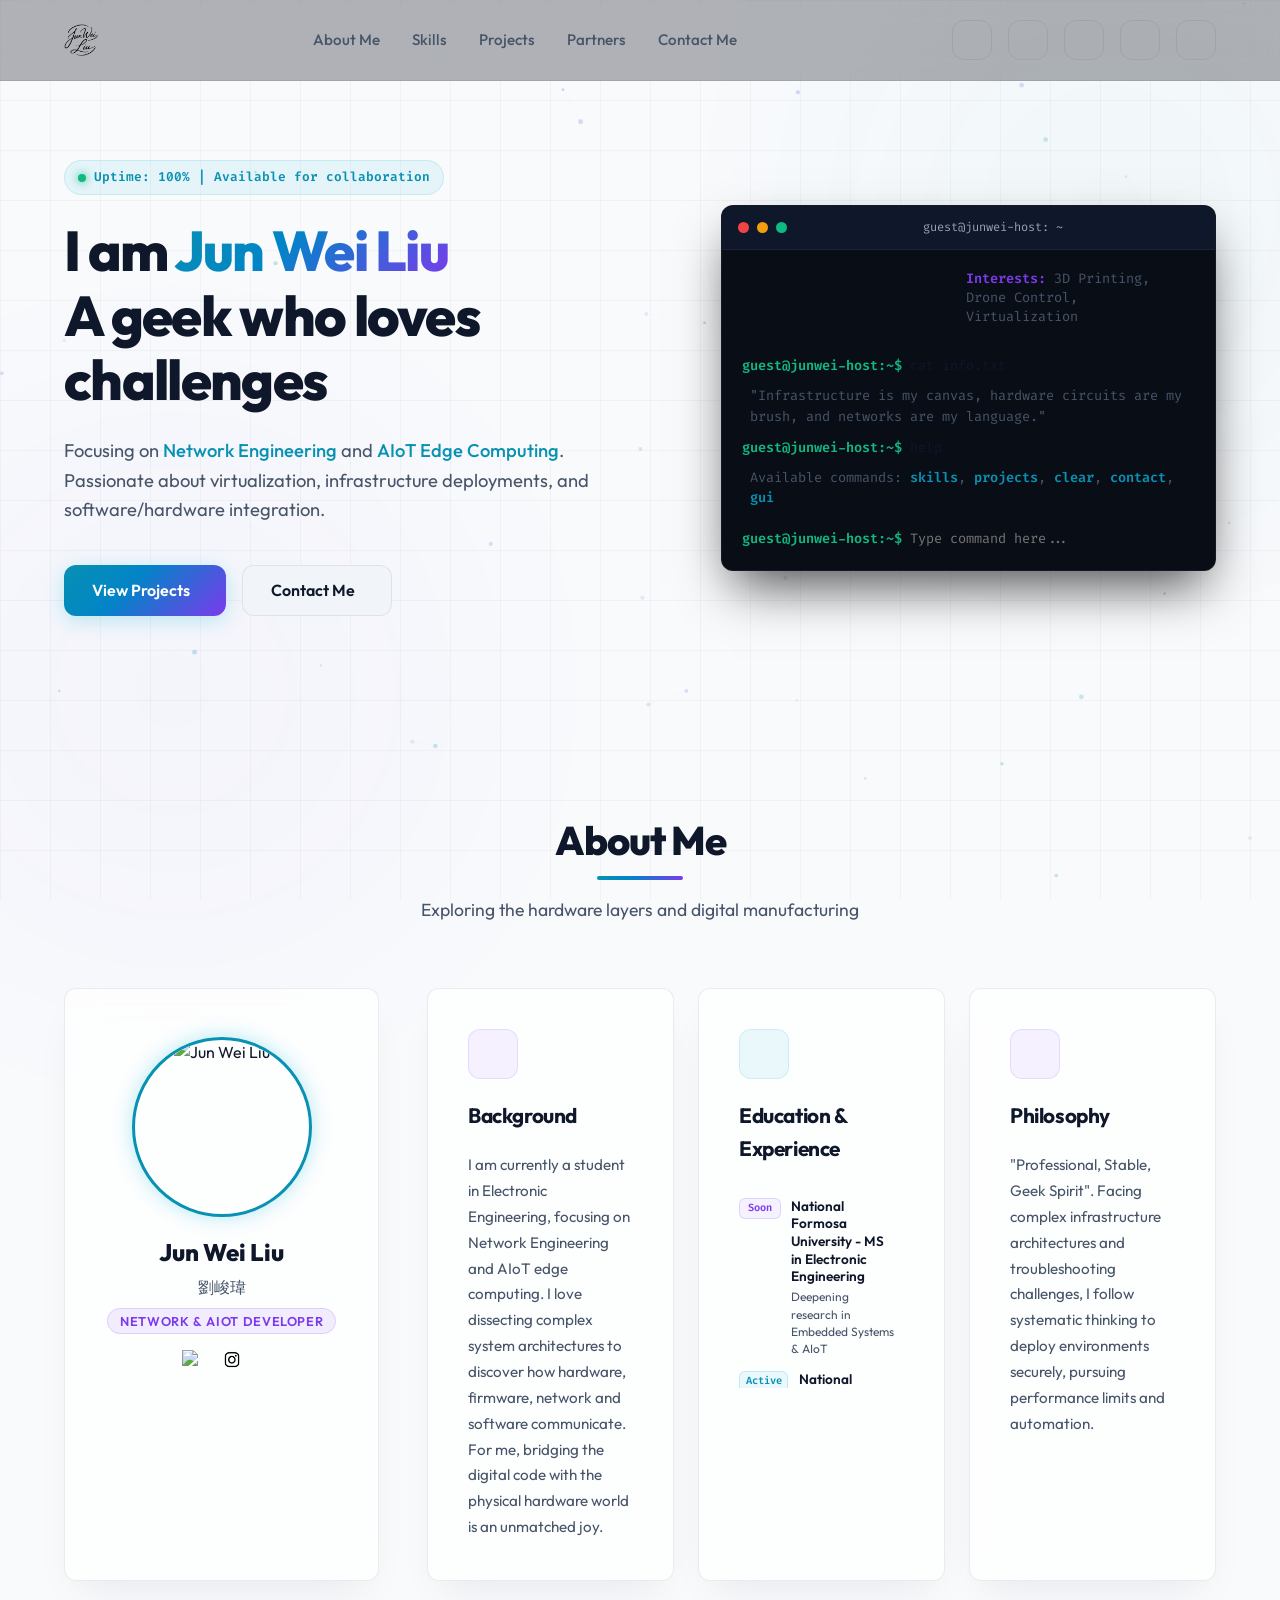
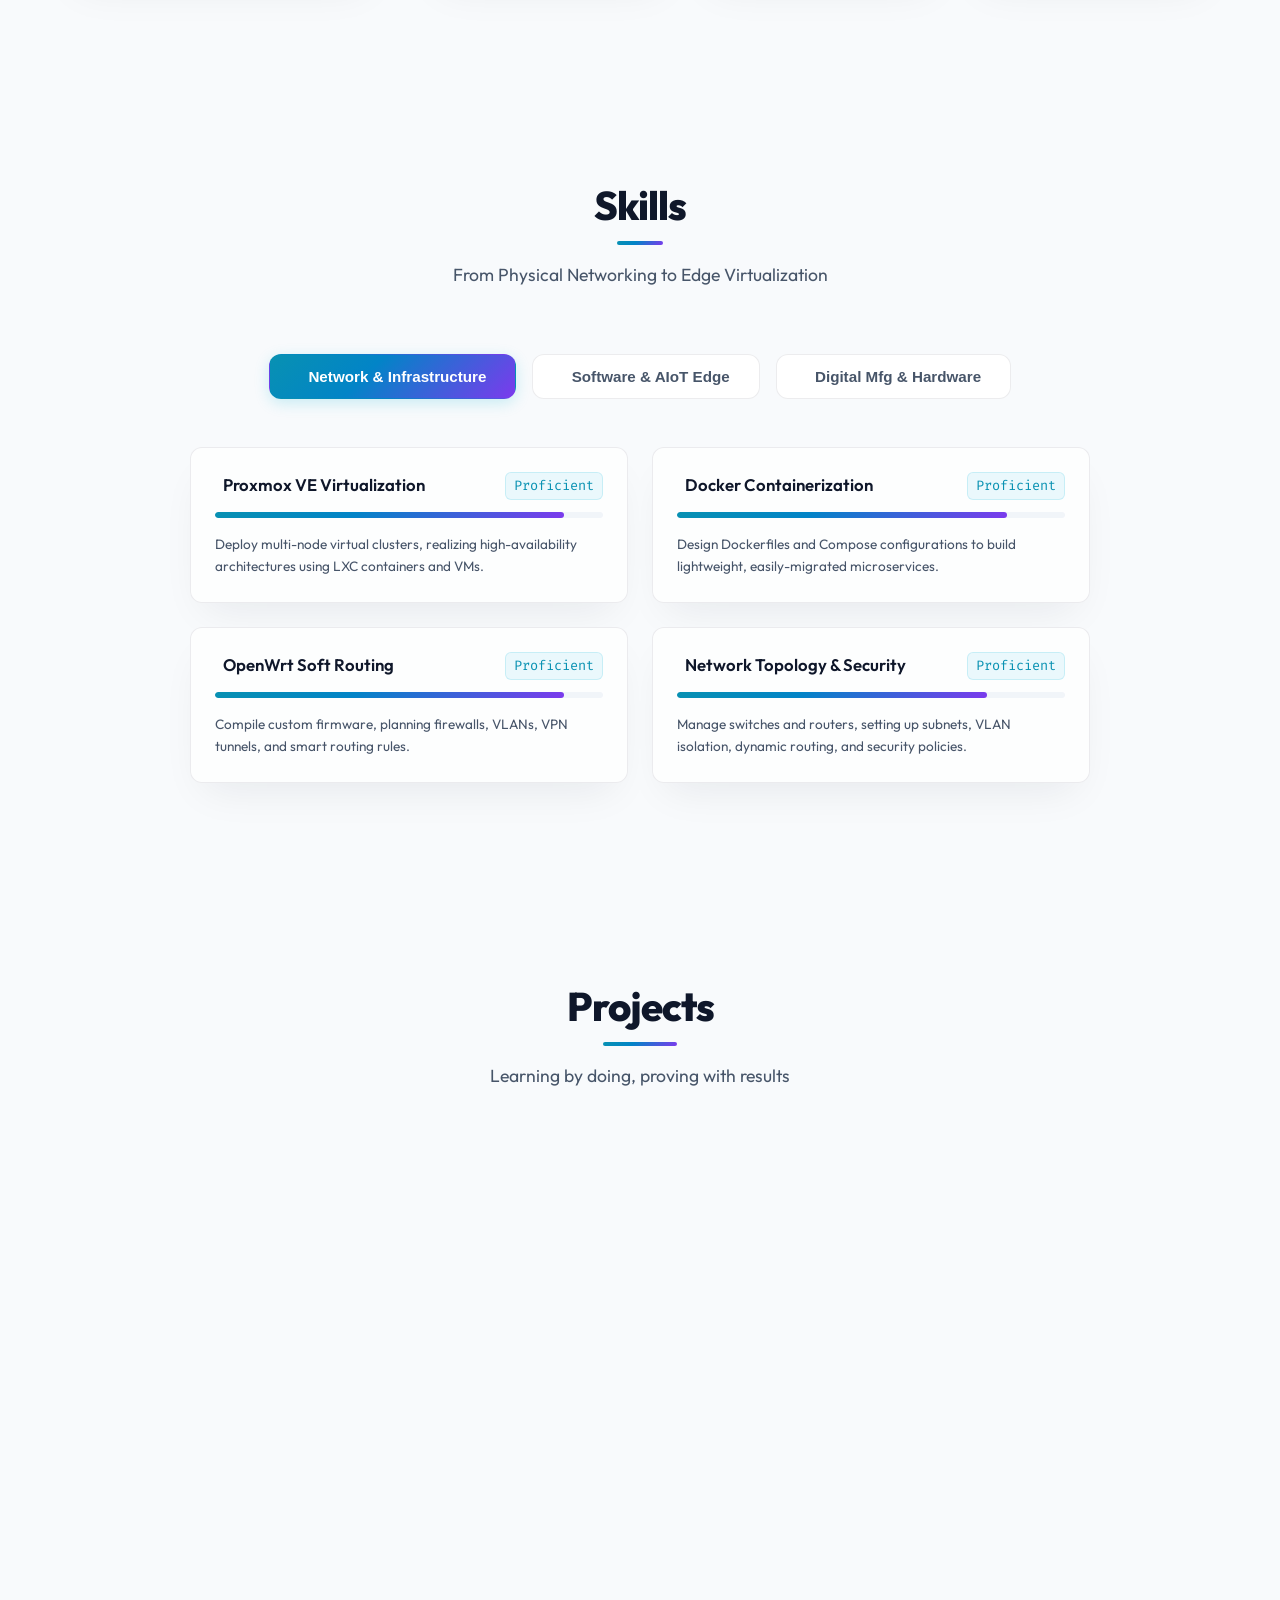
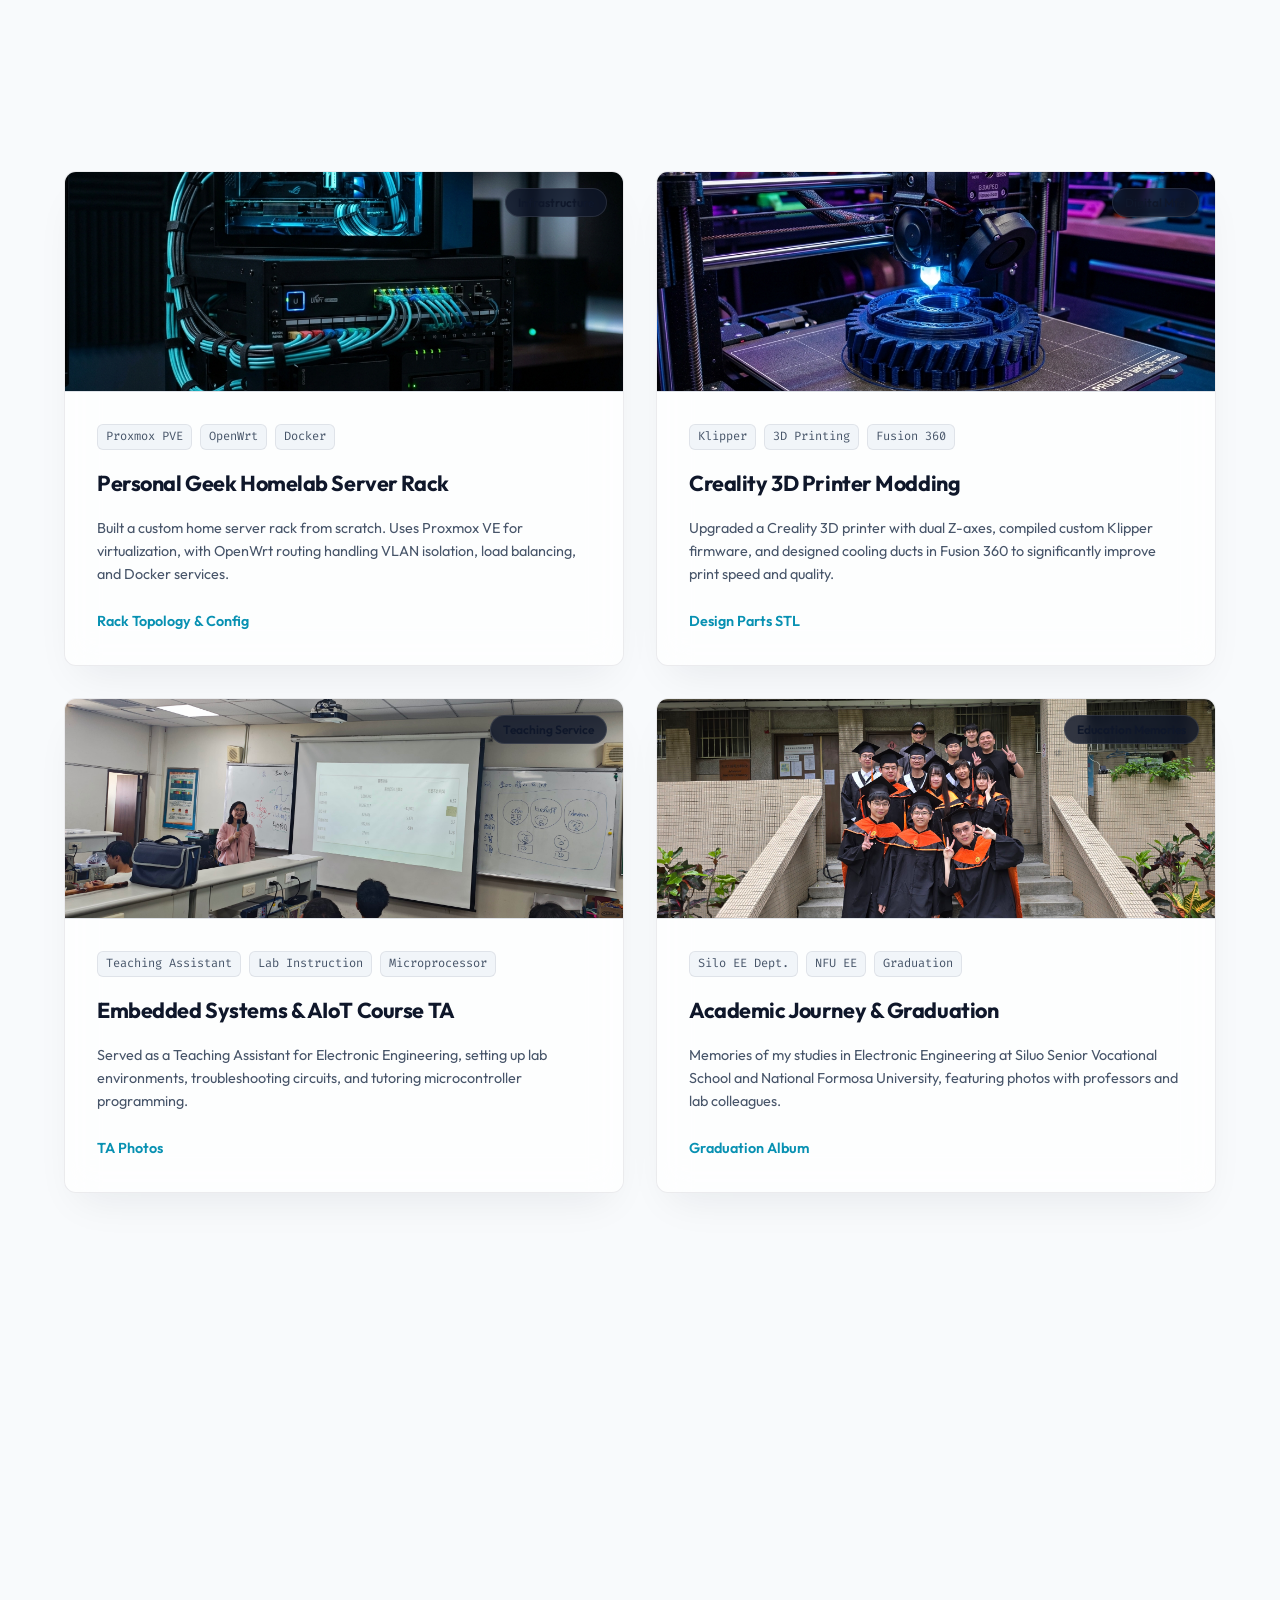
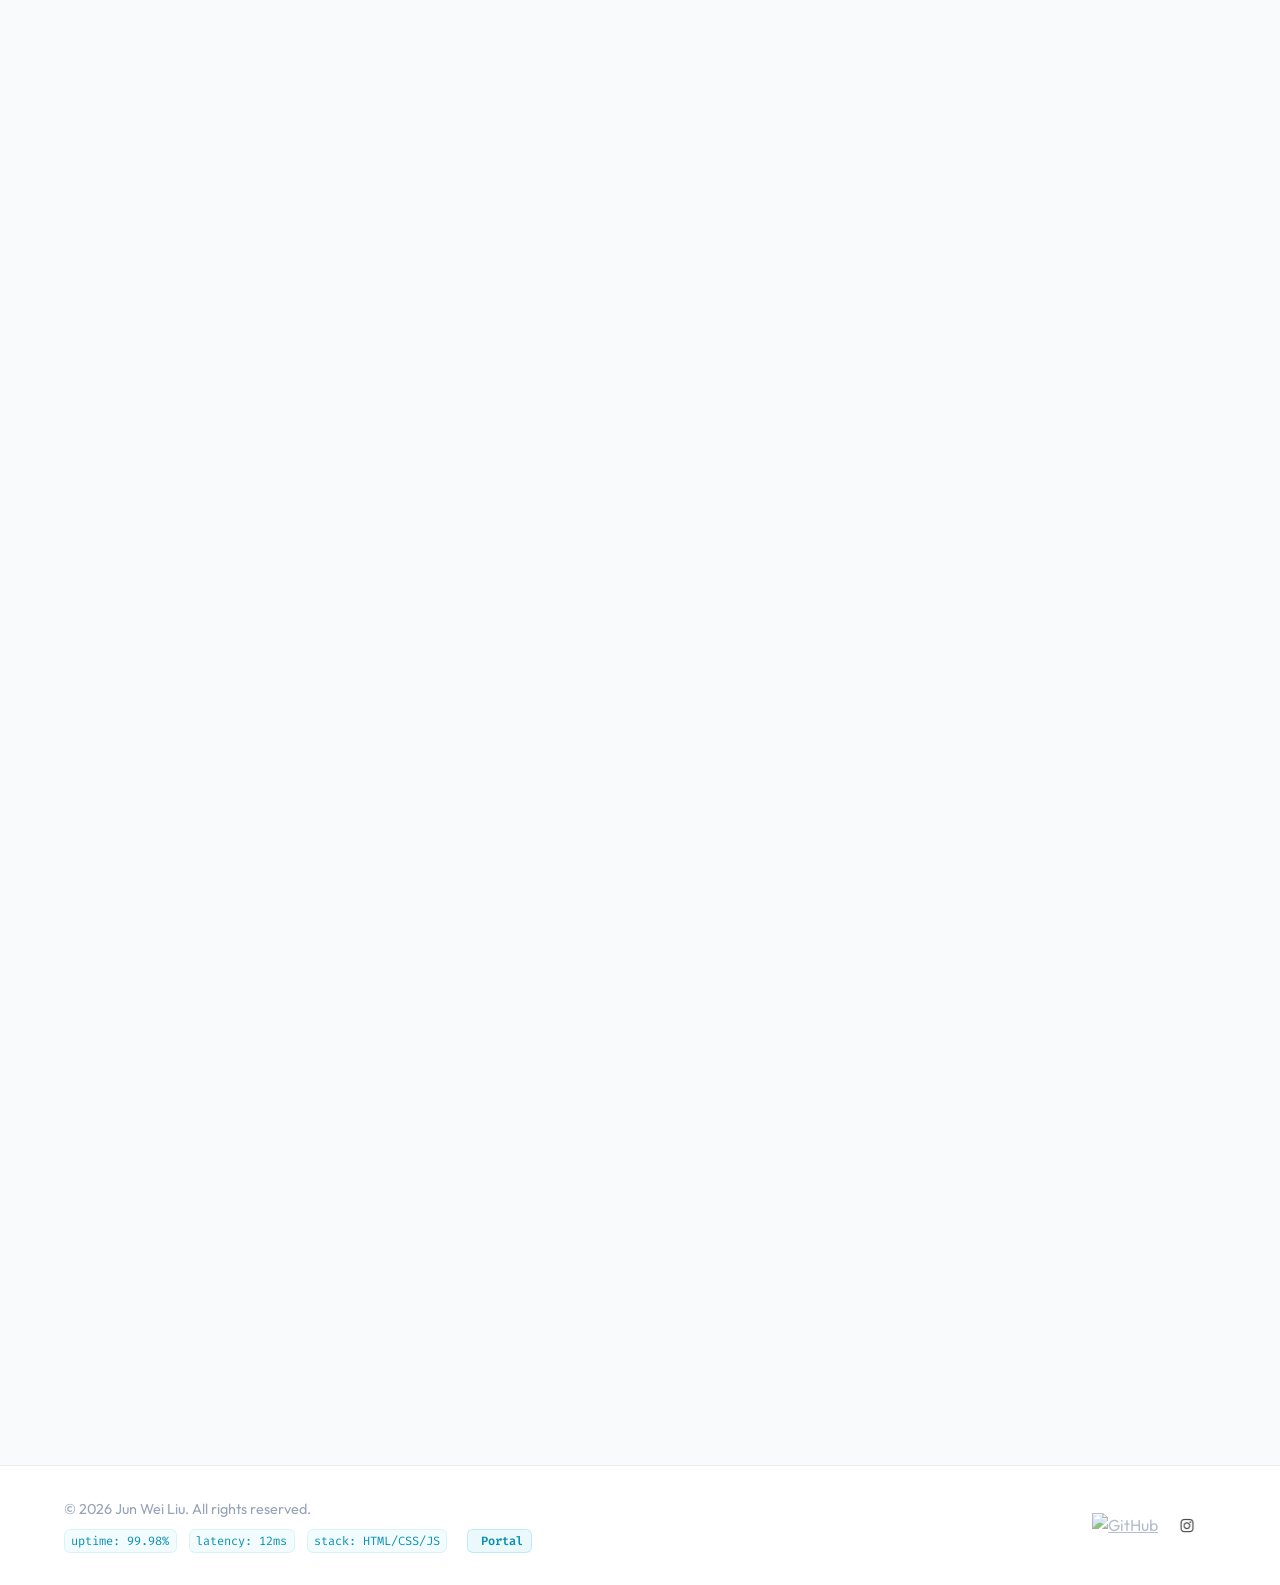
==== commit 2ceda491: "Update personal website 2026-07-24 21:55:43" ====
--- a/index.html
+++ b/index.html
@@ -746,26 +746,25 @@
 
                         <div class="contact-details">
                             <div class="contact-item">
-                                <div class="contact-icon"><i data-lucide="mail"></i></div>
+                                <a href="#" class="contact-icon btn-email-action" aria-label="Email"><i data-lucide="mail"></i></a>
                                 <div class="contact-value">
                                     <span class="contact-label" data-i18n="contact_label_email">Email</span>
                                     <a href="#" class="contact-link btn-email-action email-placeholder">載入中...</a>
                                 </div>
                             </div>
                             <div class="contact-item">
-                                <div class="contact-icon"><i data-lucide="map-pin"></i></div>
-                                <div class="contact-value">
-                                    <span class="contact-label" data-i18n="contact_label_location">所在地</span>
-                                    <span class="contact-text" data-i18n="contact_text_location">台灣 (Taiwan)</span>
-                                </div>
-                            </div>
-                            <div class="contact-item">
-                                <div class="contact-icon"><img src="assets/github.png" alt="GitHub"
-                                        class="contact-icon-img"></div>
+                                <a href="https://github.com/ma4980" target="_blank" rel="noopener" class="contact-icon" aria-label="GitHub"><img src="assets/github.png" alt="GitHub" class="contact-icon-img"></a>
                                 <div class="contact-value">
                                     <span class="contact-label" data-i18n="contact_label_github">GitHub</span>
                                     <a href="https://github.com/ma4980" target="_blank" rel="noopener"
                                         class="contact-link">github.com/ma4980</a>
+                                </div>
+                            </div>
+                            <div class="contact-item">
+                                <a href="https://www.google.com/maps/search/?api=1&query=Taiwan" target="_blank" rel="noopener" class="contact-icon" aria-label="Google Maps"><i data-lucide="map-pin"></i></a>
+                                <div class="contact-value">
+                                    <span class="contact-label" data-i18n="contact_label_location">所在地</span>
+                                    <a href="https://www.google.com/maps/search/?api=1&query=Taiwan" target="_blank" rel="noopener" class="contact-link" data-i18n="contact_text_location">台灣 (Taiwan)</a>
                                 </div>
                             </div>
                             <div class="contact-item">
@@ -792,51 +791,6 @@
                                 <span data-i18n="contact_status_cpu">PVE CPU Usage: 14%</span>
                                 <span data-i18n="contact_status_latency">Network Latency: 4ms</span>
                             </div>
-                        </div>
-                    </div>
-
-                    <!-- Contact Form -->
-                    <div class="contact-form-panel glassmorphism reveal reveal-right">
-                        <form id="contact-form" novalidate>
-                            <div class="form-row">
-                                <div class="form-group">
-                                    <label for="form-name" data-i18n="form_label_name">您的姓名</label>
-                                    <input type="text" id="form-name" required placeholder="例如：林小明"
-                                        data-i18n-placeholder="form_placeholder_name">
-                                    <span class="error-msg" id="name-error" data-i18n="form_error_name">請填寫姓名</span>
-                                </div>
-                                <div class="form-group">
-                                    <label for="form-email" data-i18n="form_label_email">電子信箱</label>
-                                    <input type="email" id="form-email" required placeholder="例如：example@email.com"
-                                        data-i18n-placeholder="form_placeholder_email">
-                                    <span class="error-msg" id="email-error"
-                                        data-i18n="form_error_email">請填寫有效的電子信箱</span>
-                                </div>
-                            </div>
-                            <div class="form-group">
-                                <label for="form-subject" data-i18n="form_label_subject">信件主題</label>
-                                <input type="text" id="form-subject" required placeholder="例如：關於合作案詢問"
-                                    data-i18n-placeholder="form_placeholder_subject">
-                                <span class="error-msg" id="subject-error" data-i18n="form_error_subject">請填寫主題</span>
-                            </div>
-                            <div class="form-group">
-                                <label for="form-message" data-i18n="form_label_message">您的訊息</label>
-                                <textarea id="form-message" rows="6" required placeholder="請在此輸入您的詳細訊息..."
-                                    data-i18n-placeholder="form_placeholder_message"></textarea>
-                                <span class="error-msg" id="message-error" data-i18n="form_error_message">請輸入訊息內容</span>
-                            </div>
-                            <button type="submit" class="btn btn-primary btn-submit" id="btn-submit">
-                                <span class="btn-text" data-i18n="form_btn_submit">送出訊息</span>
-                                <i data-lucide="send" class="btn-icon"></i>
-                                <span class="spinner hide"></span>
-                            </button>
-                        </form>
-                        <div class="form-success-alert hide" id="form-success-alert">
-                            <div class="alert-icon"><i data-lucide="check-circle"></i></div>
-                            <h3 data-i18n="form_success_title">訊息送出成功！</h3>
-                            <p data-i18n="form_success_desc">感謝您的聯絡，我已收到您的訊息，將會盡快與您聯繫。</p>
-                            <button class="btn btn-secondary btn-sm" id="btn-reset-form"
-                                data-i18n="form_btn_reset">再次發送訊息</button>
                         </div>
                     </div>
                 </div>
--- a/index.css
+++ b/index.css
@@ -1437,47 +1437,70 @@
 
 /* Contact Section */
 .contact-section {
-    padding: 6rem 0;
+    padding: 3rem 0;
+}
+
+.contact-section .section-header {
+    margin-bottom: 1.5rem;
+}
+
+.contact-section .section-title {
+    font-size: 1.5rem;
+}
+
+.contact-section .section-title::after {
+    height: 3px;
+    bottom: -6px;
+}
+
+.contact-section .section-tagline {
+    font-size: 0.88rem;
+    margin-top: 0.35rem;
 }
 
 .contact-grid {
-    display: grid;
-    grid-template-columns: 1fr 1.3fr;
-    gap: 3rem;
+    display: flex;
+    justify-content: center;
+    width: 100%;
 }
 
 .contact-info-panel {
-    padding: 3rem;
+    max-width: 800px;
+    width: 100%;
+    padding: 2rem 2.5rem;
     display: flex;
     flex-direction: column;
-    gap: 2rem;
+    gap: 1.25rem;
+    border-radius: var(--radius-lg);
 }
 
 .contact-info-panel h3 {
-    font-size: 1.5rem;
+    font-size: 1.2rem;
     font-weight: 700;
 }
 
 .contact-subtext {
     color: var(--text-secondary);
-    font-size: 0.95rem;
+    font-size: 0.88rem;
 }
 
 .contact-details {
-    display: flex;
-    flex-direction: column;
-    gap: 1.5rem;
+    display: grid;
+    grid-template-columns: repeat(2, 1fr);
+    gap: 1rem 2rem;
 }
 
 .contact-item {
     display: flex;
     align-items: center;
-    gap: 1rem;
+    gap: 0.8rem;
+    min-width: 0;
 }
 
 .contact-icon {
-    width: 45px;
-    height: 45px;
+    width: 38px;
+    height: 38px;
+    flex-shrink: 0;
     border-radius: var(--radius-md);
     background: rgba(6, 182, 212, 0.08);
     border: 1px solid rgba(6, 182, 212, 0.15);
@@ -1485,26 +1508,45 @@
     display: flex;
     align-items: center;
     justify-content: center;
+    text-decoration: none;
+    transition: all var(--transition-fast);
+}
+
+a.contact-icon:hover {
+    background: rgba(6, 182, 212, 0.2);
+    border-color: var(--accent-cyan);
+    transform: scale(1.08);
+}
+
+.contact-icon svg,
+.contact-icon-img {
+    width: 18px;
+    height: 18px;
+    object-fit: contain;
 }
 
 .contact-value {
     display: flex;
     flex-direction: column;
+    min-width: 0;
 }
 
 .contact-label {
-    font-size: 0.75rem;
+    font-size: 0.7rem;
     color: var(--text-muted);
     font-family: var(--font-mono);
     text-transform: uppercase;
 }
 
 .contact-link, .contact-text {
-    font-size: 1rem;
+    font-size: 0.92rem;
     font-weight: 500;
     color: var(--text-primary);
     text-decoration: none;
     transition: color var(--transition-fast);
+    white-space: nowrap;
+    overflow: hidden;
+    text-overflow: ellipsis;
 }
 
 .contact-link:hover {
@@ -1512,8 +1554,8 @@
 }
 
 .lab-status-panel {
-    margin-top: 2rem;
-    padding: 1.25rem;
+    margin-top: 1rem;
+    padding: 0.85rem 1.1rem;
     background: rgba(0, 0, 0, 0.2);
     border-radius: var(--radius-md);
     border: 1px solid var(--border-color);
@@ -1523,7 +1565,7 @@
     display: flex;
     align-items: center;
     gap: 0.5rem;
-    margin-bottom: 0.5rem;
+    margin-bottom: 0.4rem;
 }
 
 .status-indicator {
@@ -1535,11 +1577,11 @@
 
 .status-indicator.active {
     background-color: #10b981;
-    box-shadow: 0 0 8px #10b981;
+    box-shadow: 0 0 6px #10b981;
 }
 
 .status-title {
-    font-size: 0.85rem;
+    font-size: 0.82rem;
     font-family: var(--font-mono);
     font-weight: 600;
 }
@@ -1547,7 +1589,7 @@
 .lab-stats {
     display: flex;
     justify-content: space-between;
-    font-size: 0.75rem;
+    font-size: 0.72rem;
     font-family: var(--font-mono);
     color: var(--text-muted);
 }
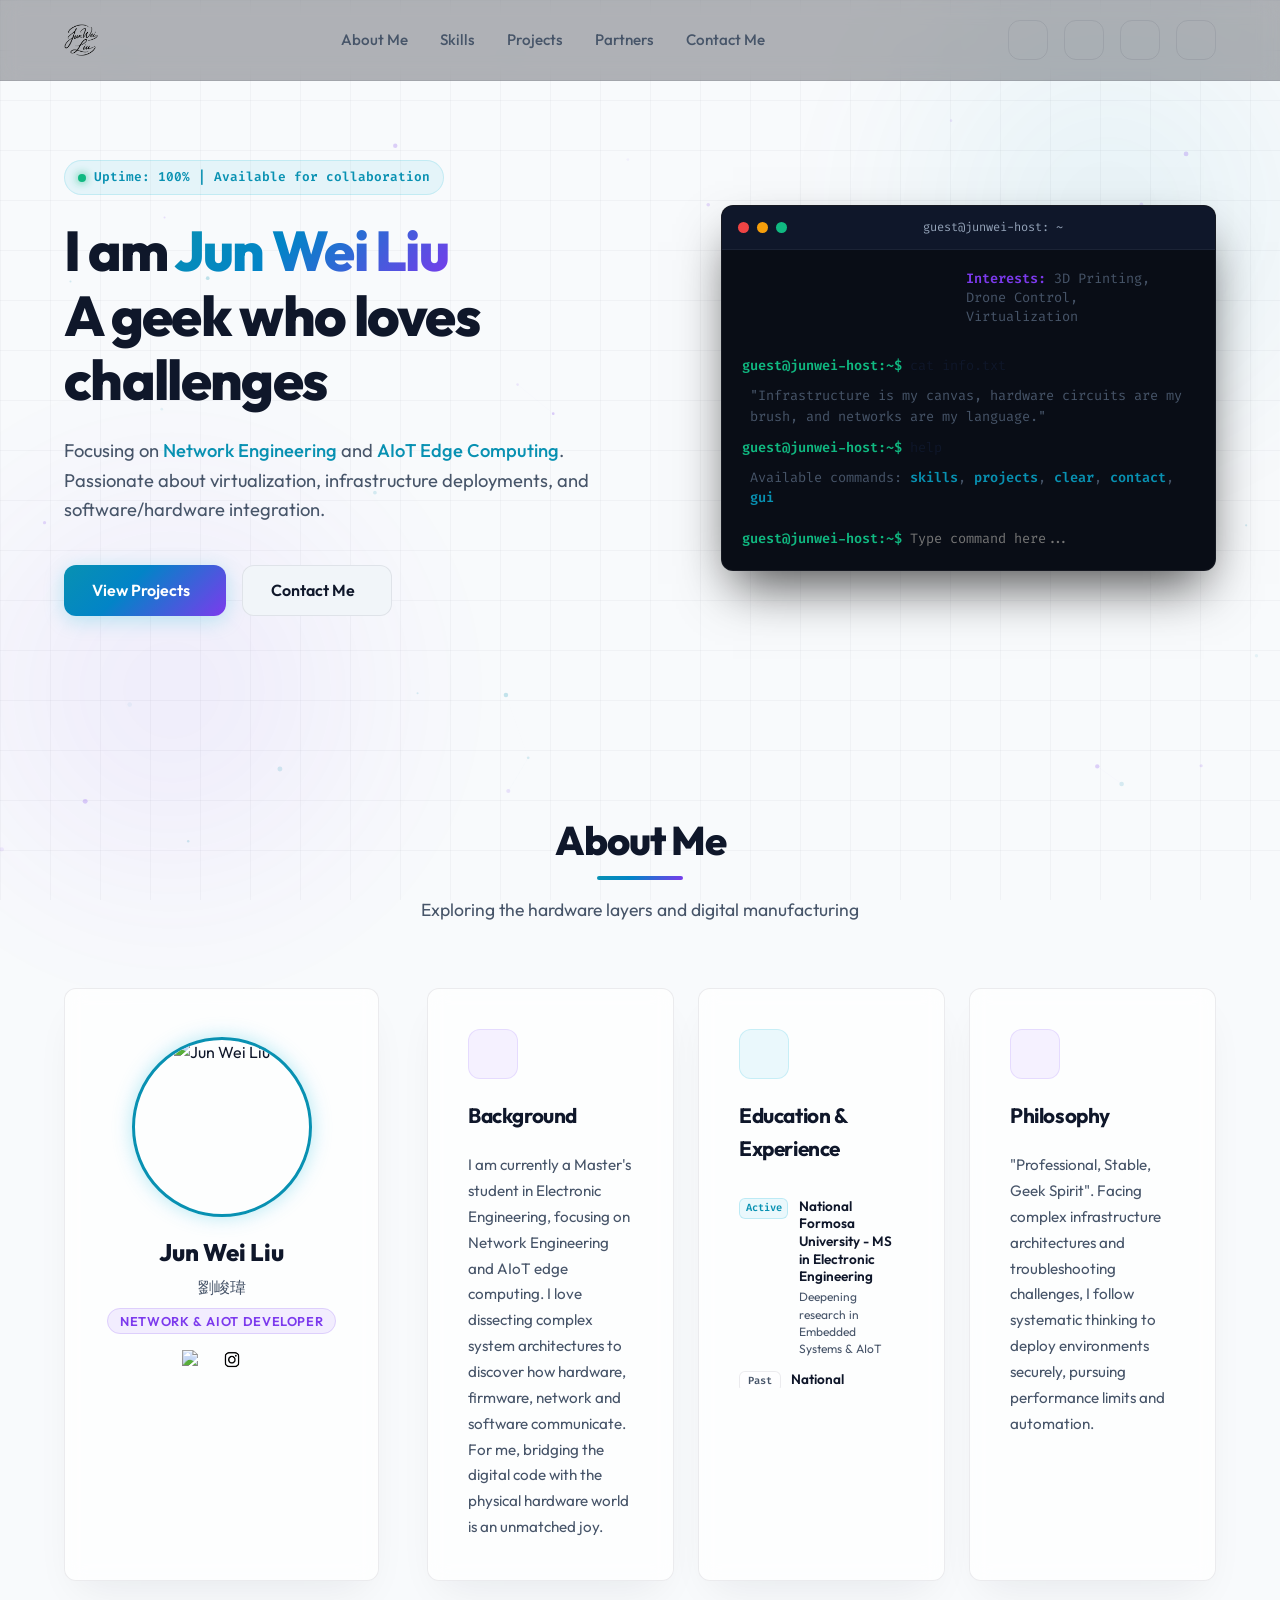
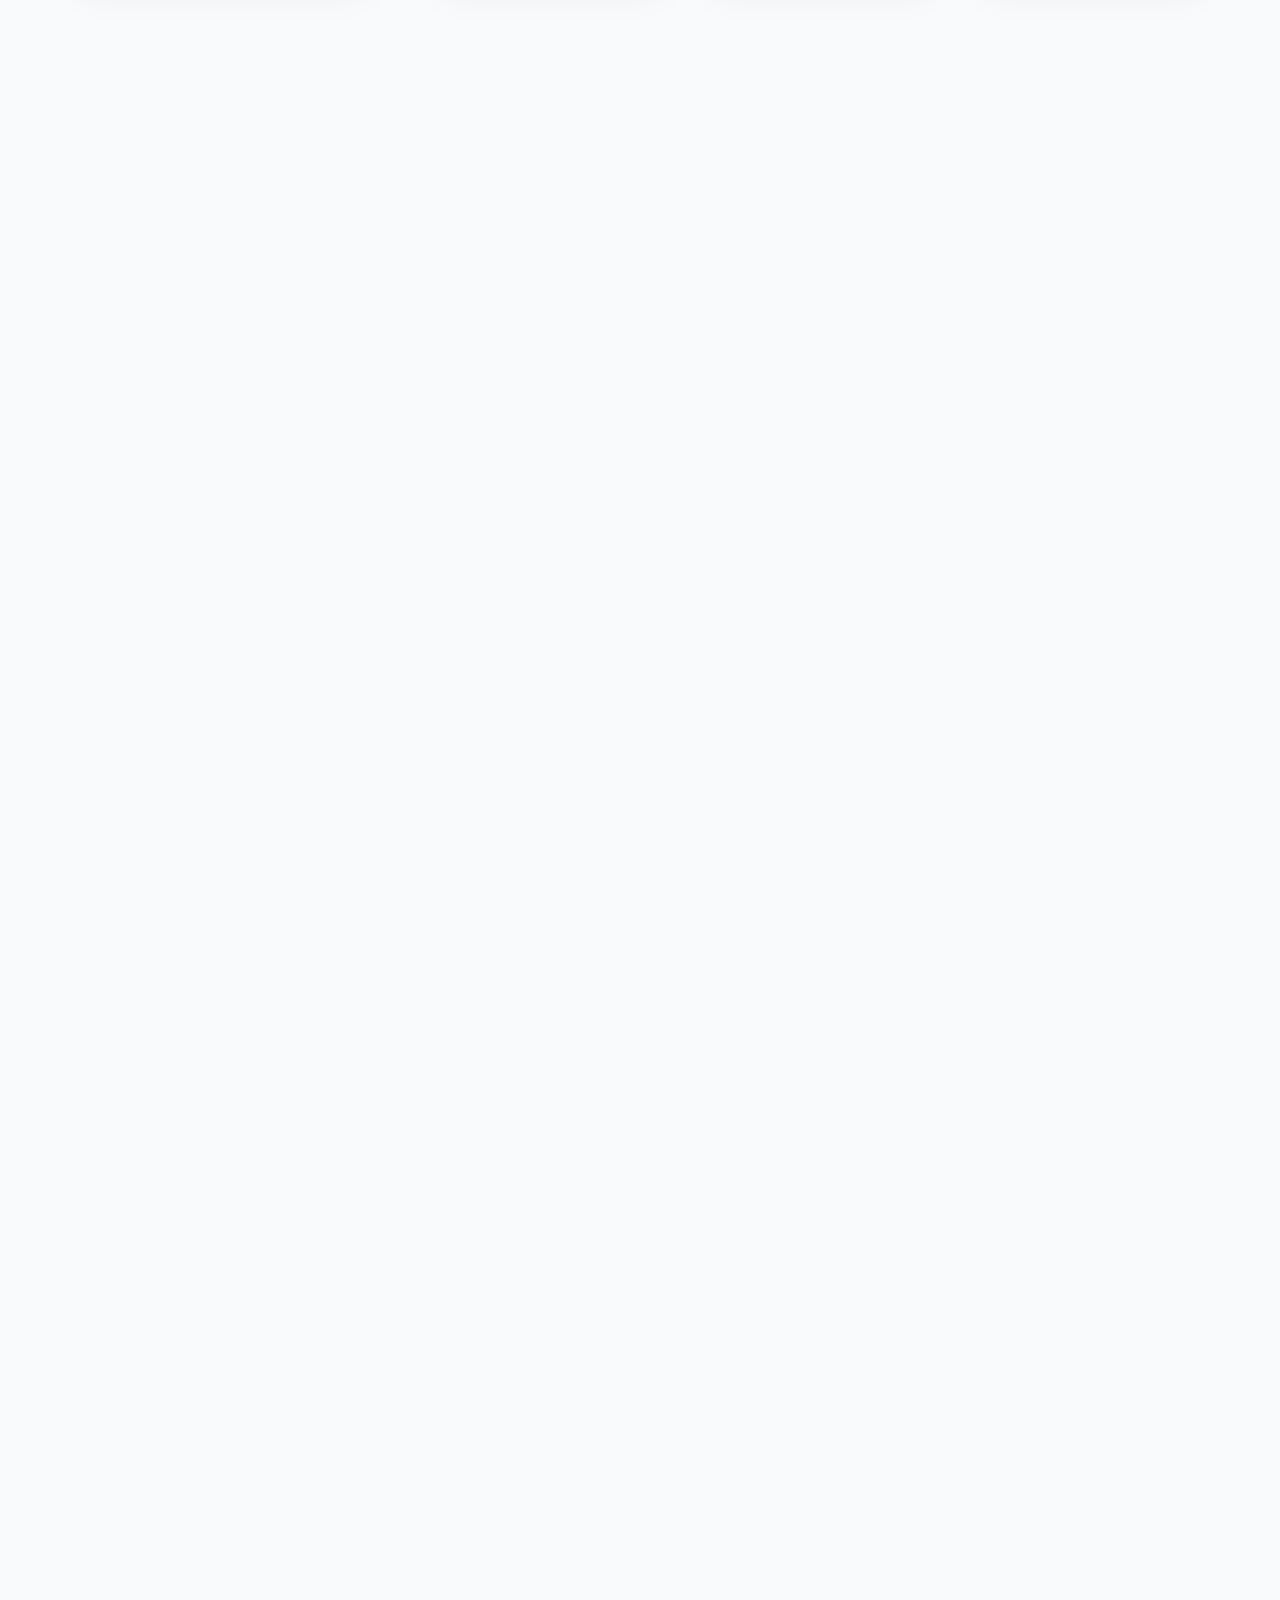
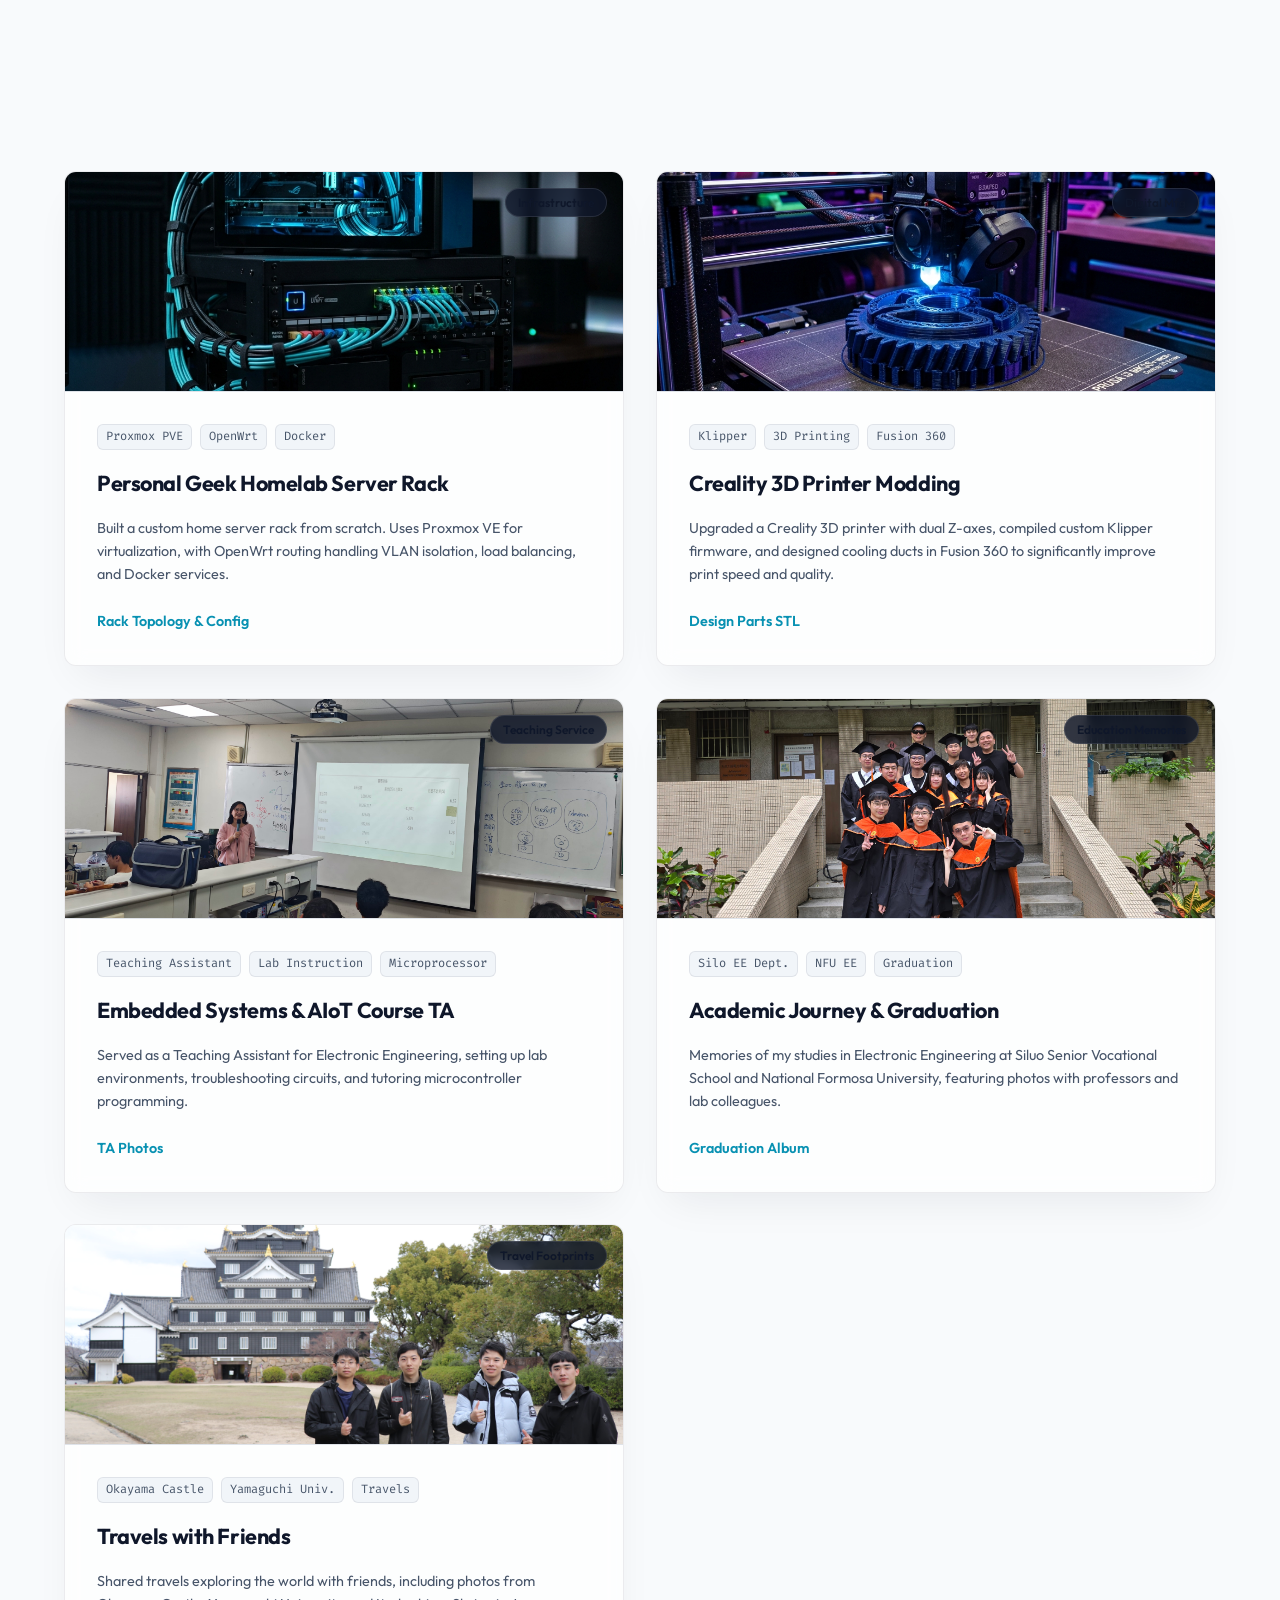
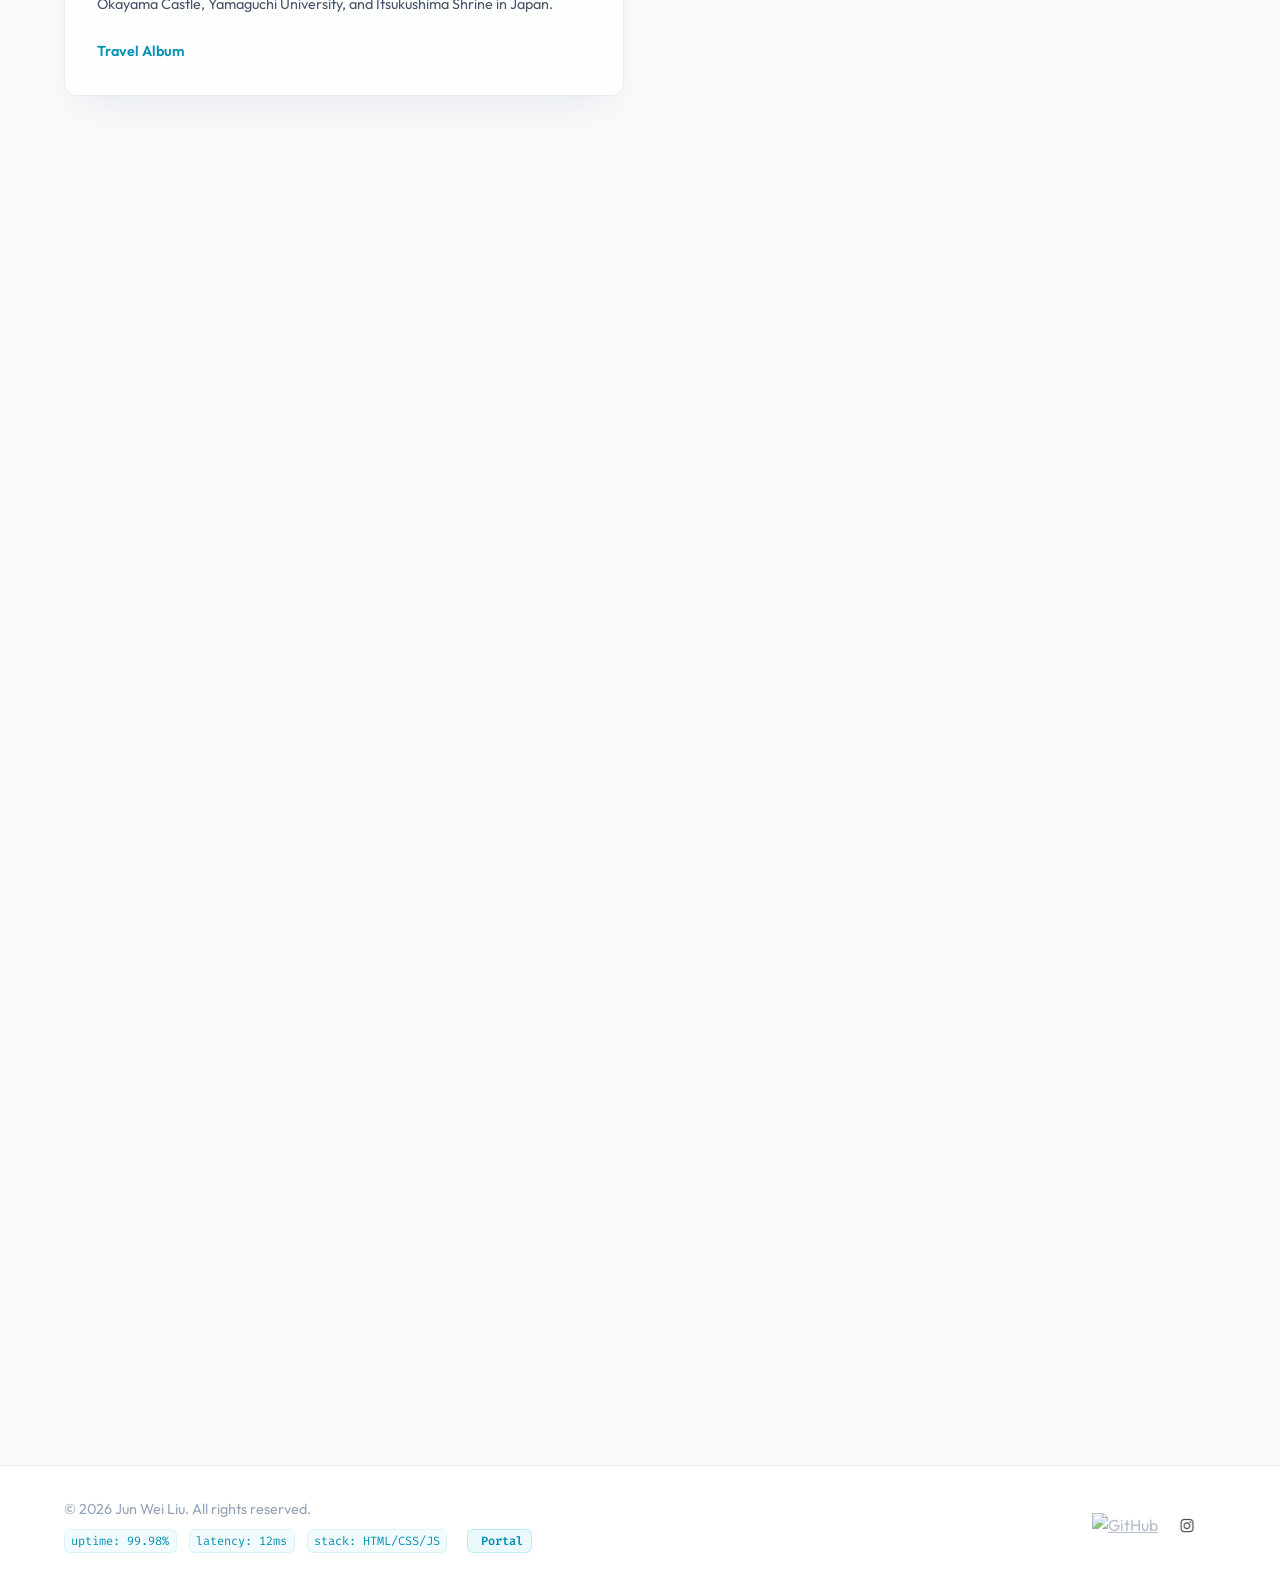
==== commit f68058f8: "Update personal website 2026-08-27 22:49:43" ====
--- a/index.html
+++ b/index.html
@@ -61,10 +61,10 @@
                             <i data-lucide="languages"></i>
                         </button>
                         <ul class="lang-dropdown-menu">
-                            <li data-lang="zh-TW" class="lang-option active" data-i18n="lang_zh">繁體中文</li>
+                            <li data-lang="zh-TW" class="lang-option" data-i18n="lang_zh">繁體中文</li>
                             <li data-lang="ja" class="lang-option" data-i18n="lang_ja">日文</li>
                             <li data-lang="en" class="lang-option" data-i18n="lang_en">英文</li>
-                            <li data-lang="auto" class="lang-option" data-i18n="lang_auto">跟隨本機</li>
+                            <li data-lang="auto" class="lang-option active" data-i18n="lang_auto">跟隨本機</li>
                         </ul>
                     </div>
                     <div class="tools-dropdown-container">
@@ -77,19 +77,7 @@
                                         data-i18n="tool_pcb_date">PCB日期標籤編輯器</span></a></li>
                         </ul>
                     </div>
-                    <div class="game-dropdown-container">
-                        <button class="btn-game-toggle" data-i18n-aria-label="game_toggle_aria"
-                            data-i18n-title="game_toggle_title" aria-label="我的遊戲與互動"
-                            title="我的遊戲與互動 / Games & Interactives">
-                            <i data-lucide="gamepad-2"></i>
-                        </button>
-                        <ul class="game-dropdown-menu">
-                            <li><a href="算命/1.html" target="_blank"><i data-lucide="sparkles"></i><span
-                                        data-i18n="game_fortune">天機占卜</span></a></li>
-                            <li><a href="neon-tide.html" target="_blank"><i data-lucide="joystick"></i><span
-                                        data-i18n="game_neon_tide">霓虹街機 (11合1)</span></a></li>
-                        </ul>
-                    </div>
+
                     <button class="btn-perf-toggle" data-i18n-aria-label="perf_toggle_aria"
                         data-i18n-title="perf_toggle_title" aria-label="切換省電模式" title="切換省電模式">
                         <i data-lucide="zap"></i>
@@ -108,10 +96,10 @@
                         <i data-lucide="languages"></i>
                     </button>
                     <ul class="lang-dropdown-menu" id="lang-menu">
-                        <li data-lang="zh-TW" class="lang-option active" data-i18n="lang_zh">繁體中文</li>
+                        <li data-lang="zh-TW" class="lang-option" data-i18n="lang_zh">繁體中文</li>
                         <li data-lang="ja" class="lang-option" data-i18n="lang_ja">日文</li>
                         <li data-lang="en" class="lang-option" data-i18n="lang_en">英文</li>
-                        <li data-lang="auto" class="lang-option" data-i18n="lang_auto">跟隨本機</li>
+                        <li data-lang="auto" class="lang-option active" data-i18n="lang_auto">跟隨本機</li>
                     </ul>
                 </div>
                 <div class="tools-dropdown-container">
@@ -124,18 +112,7 @@
                                     data-i18n="tool_pcb_date">PCB日期標籤編輯器</span></a></li>
                     </ul>
                 </div>
-                <div class="game-dropdown-container">
-                    <button class="btn-game-toggle" data-i18n-aria-label="game_toggle_aria"
-                        data-i18n-title="game_toggle_title" aria-label="我的遊戲與互動" title="我的遊戲與互動 / Games & Interactives">
-                        <i data-lucide="gamepad-2"></i>
-                    </button>
-                    <ul class="game-dropdown-menu">
-                        <li><a href="算命/1.html" target="_blank"><i data-lucide="sparkles"></i><span
-                                    data-i18n="game_fortune">天機占卜</span></a></li>
-                        <li><a href="neon-tide.html" target="_blank"><i data-lucide="joystick"></i><span
-                                    data-i18n="game_neon_tide">霓虹街機 (11合1)</span></a></li>
-                    </ul>
-                </div>
+
                 <button class="btn-perf-toggle" id="perf-toggle" data-i18n-aria-label="perf_toggle_aria"
                     data-i18n-title="perf_toggle_title" aria-label="切換省電模式" title="切換省電模式">
                     <i data-lucide="zap"></i>
@@ -208,7 +185,7 @@
                                         <span class="nf-label">OS:</span> Proxmox VE / Ubuntu LTS<br>
                                         <span class="nf-label">Host:</span> Edge AIoT Lab & Homelab Node<br>
                                         <span class="nf-label">Kernel:</span> 6.8.0-proxmox-pve<br>
-                                        <span class="nf-label">Uptime:</span> 18y 9m (EE Student Life)<br>
+                                        <span class="nf-label">Uptime:</span> 18y 9m (EE Master Student Life)<br>
                                         <span class="nf-label">Shell:</span> bash / zsh<br>
                                         <span class="nf-label">Core Tech:</span> Proxmox, Docker, ROS 2, OpenWrt<br>
                                         <span class="nf-label">Interests:</span> 3D Printing, Drone Control,
@@ -265,13 +242,14 @@
                                 <a href="https://github.com/ma4980" target="_blank" rel="noopener"
                                     aria-label="GitHub"><img src="assets/github.png" alt="GitHub"
                                         class="social-icon-img"></a>
-                                <a href="https://www.instagram.com/liu0308/" target="_blank" rel="noopener"
+                                <a href="https://www.instagram.com/liu030308/" target="_blank" rel="noopener"
                                     class="ig-hover-qr-container" aria-label="Instagram"><img src="assets/IG.png"
                                         alt="Instagram" class="social-icon-img"><span class="ig-hover-qr"><img
                                             src="assets/IMG_20260614_201934_141.png" alt="Instagram QR Code"><span
                                             class="qr-tooltip-text" data-i18n="qr_tooltip">掃描追蹤 IG</span></span></a>
-                                <a href="#" class="btn-email-action" aria-label="Email" title="發送 Email / 複製位址"
-                                    data-i18n-title="about_email_title"><i data-lucide="mail"></i></a>
+                                <a href="mailto:liu0308@liu0308.us.kg" class="btn-email-action" aria-label="Email"
+                                    title="發送 Email / 複製位址" data-i18n-title="about_email_title"><i
+                                        data-lucide="mail"></i></a>
                             </div>
                         </div>
                     </div>
@@ -282,7 +260,7 @@
                             <div class="about-icon"><i data-lucide="user"></i></div>
                             <h3 data-i18n="about_card_bg_title">個人背景</h3>
                             <p class="about-text" data-i18n="about_card_bg_text">
-                                我目前是電子工程系的學生，專注於網路工程 (Network Engineering) 與 AIoT
+                                我目前是電子工程系碩士班學生，專注於網路工程 (Network Engineering) 與 AIoT
                                 邊緣運算。我喜歡拆解複雜的系統架構，探究硬體、韌體、網路到上層軟體的溝通機制。對我而言，將數位程式碼與實體硬體世界連結，是無與倫比的樂趣。
                             </p>
                         </div>
@@ -292,16 +270,16 @@
                             <h3 data-i18n="about_card_edu_title">教育與經歷</h3>
                             <div class="about-timeline-compact">
                                 <div class="timeline-compact-item">
-                                    <span class="timeline-compact-badge badge-upcoming"
-                                        data-i18n="timeline_upcoming">即將</span>
+                                    <span class="timeline-compact-badge badge-current"
+                                        data-i18n="timeline_current">目前</span>
                                     <div class="timeline-compact-info">
                                         <strong data-i18n="timeline_edu_ms">雲林縣虎尾科技大學 電子工程系 碩士班</strong>
                                         <p data-i18n="timeline_edu_ms_desc">深造嵌入式系統與 AIoT 領域</p>
                                     </div>
                                 </div>
                                 <div class="timeline-compact-item">
-                                    <span class="timeline-compact-badge badge-current"
-                                        data-i18n="timeline_current">目前</span>
+                                    <span class="timeline-compact-badge badge-past"
+                                        data-i18n="timeline_past">經歷</span>
                                     <div class="timeline-compact-info">
                                         <strong data-i18n="timeline_edu_bs">雲林縣虎尾科技大學 電子工程系</strong>
                                         <p data-i18n="timeline_edu_bs_desc">主修電子工程，專注於邊緣運算、軟硬體整合、影像辨識及無人機控制系統開發。</p>
@@ -640,7 +618,7 @@
                                 <span class="tech-tag">Lab Instruction</span>
                                 <span class="tech-tag">Microprocessor</span>
                             </span>
-                            <h3 class="project-title" data-i18n="proj_ta_title">嵌入式系統與 AIoT 課程助理</h3>
+                            <h3 class="project-title" data-i18n="proj_ta_title">課程助理</h3>
                             <p class="project-desc" data-i18n="proj_ta_desc">
                                 擔任電子工程系專業課程教學助理，負責實驗課環境建置指導、電子電路除錯教學、微處理器程式撰寫引導，並協助維護實驗室設備與教材準備。
                             </p>
@@ -761,10 +739,10 @@
                                 </div>
                             </div>
                             <div class="contact-item">
-                                <a href="https://www.google.com/maps/search/?api=1&query=Taiwan" target="_blank" rel="noopener" class="contact-icon" aria-label="Google Maps"><i data-lucide="map-pin"></i></a>
+                                <a href="https://www.google.com/maps/search/?api=1&query=Yunlin+Taiwan" target="_blank" rel="noopener" class="contact-icon" aria-label="Google Maps"><i data-lucide="map-pin"></i></a>
                                 <div class="contact-value">
                                     <span class="contact-label" data-i18n="contact_label_location">所在地</span>
-                                    <a href="https://www.google.com/maps/search/?api=1&query=Taiwan" target="_blank" rel="noopener" class="contact-link" data-i18n="contact_text_location">台灣 (Taiwan)</a>
+                                    <a href="https://www.google.com/maps/search/?api=1&query=Yunlin+Taiwan" target="_blank" rel="noopener" class="contact-link" data-i18n="contact_text_location">雲林 (Yunlin, Taiwan)</a>
                                 </div>
                             </div>
                             <div class="contact-item">
@@ -772,8 +750,8 @@
                                         class="contact-icon-img"></div>
                                 <div class="contact-value">
                                     <span class="contact-label" data-i18n="contact_label_instagram">Instagram</span>
-                                    <a href="https://www.instagram.com/liu0308/" target="_blank" rel="noopener"
-                                        class="contact-link ig-hover-qr-container">@liu0308<span
+                                    <a href="https://www.instagram.com/liu030308/" target="_blank" rel="noopener"
+                                        class="contact-link ig-hover-qr-container">@liu030308<span
                                             class="ig-hover-qr contact-qr-position"><img
                                                 src="assets/IMG_20260614_201934_141.png" alt="Instagram QR Code"><span
                                                 class="qr-tooltip-text" data-i18n="qr_tooltip">掃描追蹤 IG</span></span></a>
@@ -814,7 +792,7 @@
             <div class="footer-links">
                 <a href="https://github.com/ma4980" target="_blank" rel="noopener" aria-label="GitHub"><img
                         src="assets/github.png" alt="GitHub" class="footer-icon-img"></a>
-                <a href="https://www.instagram.com/liu0308/" target="_blank" rel="noopener"
+                <a href="https://www.instagram.com/liu030308/" target="_blank" rel="noopener"
                     class="ig-hover-qr-container" aria-label="Instagram"><img src="assets/IG.png" alt="Instagram"
                         class="footer-icon-img"><span class="ig-hover-qr footer-qr-position"><img
                             src="assets/IMG_20260614_201934_141.png" alt="Instagram QR Code"><span
--- a/index.css
+++ b/index.css
@@ -30,7 +30,7 @@
     
     --glass-bg: rgba(15, 23, 42, 0.65);
     --glass-border: rgba(255, 255, 255, 0.08);
-    --glass-blur: 16px;
+    --glass-blur: 10px;
 
     /* Border radius */
     --radius-sm: 6px;
@@ -60,7 +60,7 @@
     
     --glass-bg: rgba(255, 255, 255, 0.75);
     --glass-border: rgba(15, 23, 42, 0.08);
-    --glass-blur: 16px;
+    --glass-blur: 10px;
 }
 
 /* Reset & Base Styles */
@@ -93,6 +93,15 @@
     transition: background-color var(--transition-normal), color var(--transition-normal);
     position: relative;
     min-height: 100vh;
+    user-select: none;
+    -webkit-user-select: none;
+    -moz-user-select: none;
+    -ms-user-select: none;
+}
+
+input, textarea, [contenteditable="true"] {
+    user-select: text;
+    -webkit-user-select: text;
 }
 
 /* Custom scrollbars to match the geek/premium aesthetics */
@@ -177,12 +186,14 @@
 .bg-mesh {
     position: fixed;
     border-radius: 50%;
-    filter: blur(140px);
+    filter: blur(60px);
     z-index: -2;
     pointer-events: none;
     opacity: 0.15;
     transition: opacity var(--transition-normal);
     will-change: transform;
+    transform: translateZ(0);
+    contain: strict;
 }
 
 .bg-mesh-1 {
@@ -218,6 +229,8 @@
     pointer-events: none;
     opacity: 0.8;
     transition: opacity var(--transition-normal);
+    will-change: transform;
+    transform: translateZ(0);
 }
 
 [data-theme="light"] #bg-particles {
@@ -352,6 +365,7 @@
     border-radius: var(--radius-md);
     box-shadow: var(--card-shadow);
     transition: transform var(--transition-normal), border-color var(--transition-normal), box-shadow var(--transition-normal);
+    transform: translateZ(0);
 }
 
 .glassmorphism:hover {
@@ -367,11 +381,13 @@
     width: 100%;
     z-index: 100;
     background: rgba(8, 12, 20, 0.3);
-    backdrop-filter: blur(12px);
-    -webkit-backdrop-filter: blur(12px);
+    backdrop-filter: blur(10px);
+    -webkit-backdrop-filter: blur(10px);
     border-bottom: 1px solid var(--border-color);
     transition: background var(--transition-normal), padding var(--transition-normal);
     padding: 1.25rem 0;
+    transform: translateZ(0);
+    will-change: transform;
 }
 
 .navbar.scrolled {
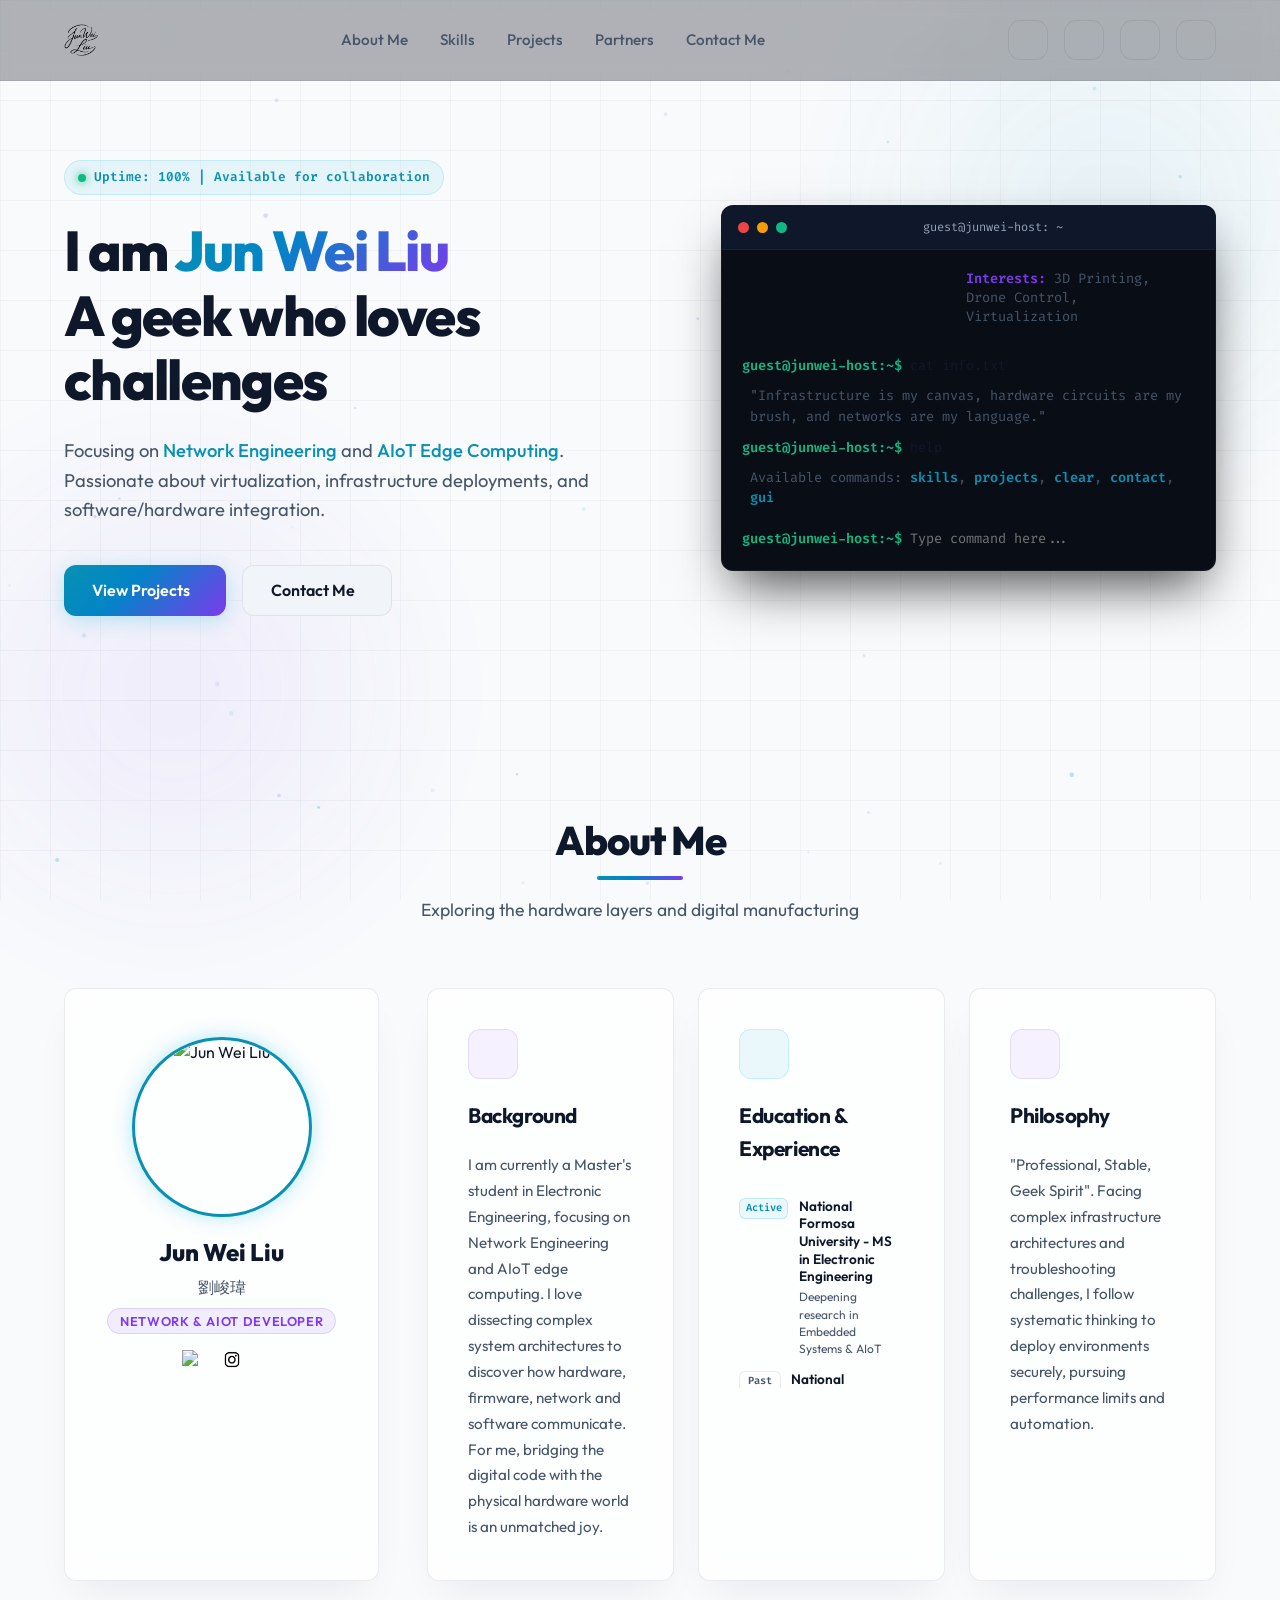
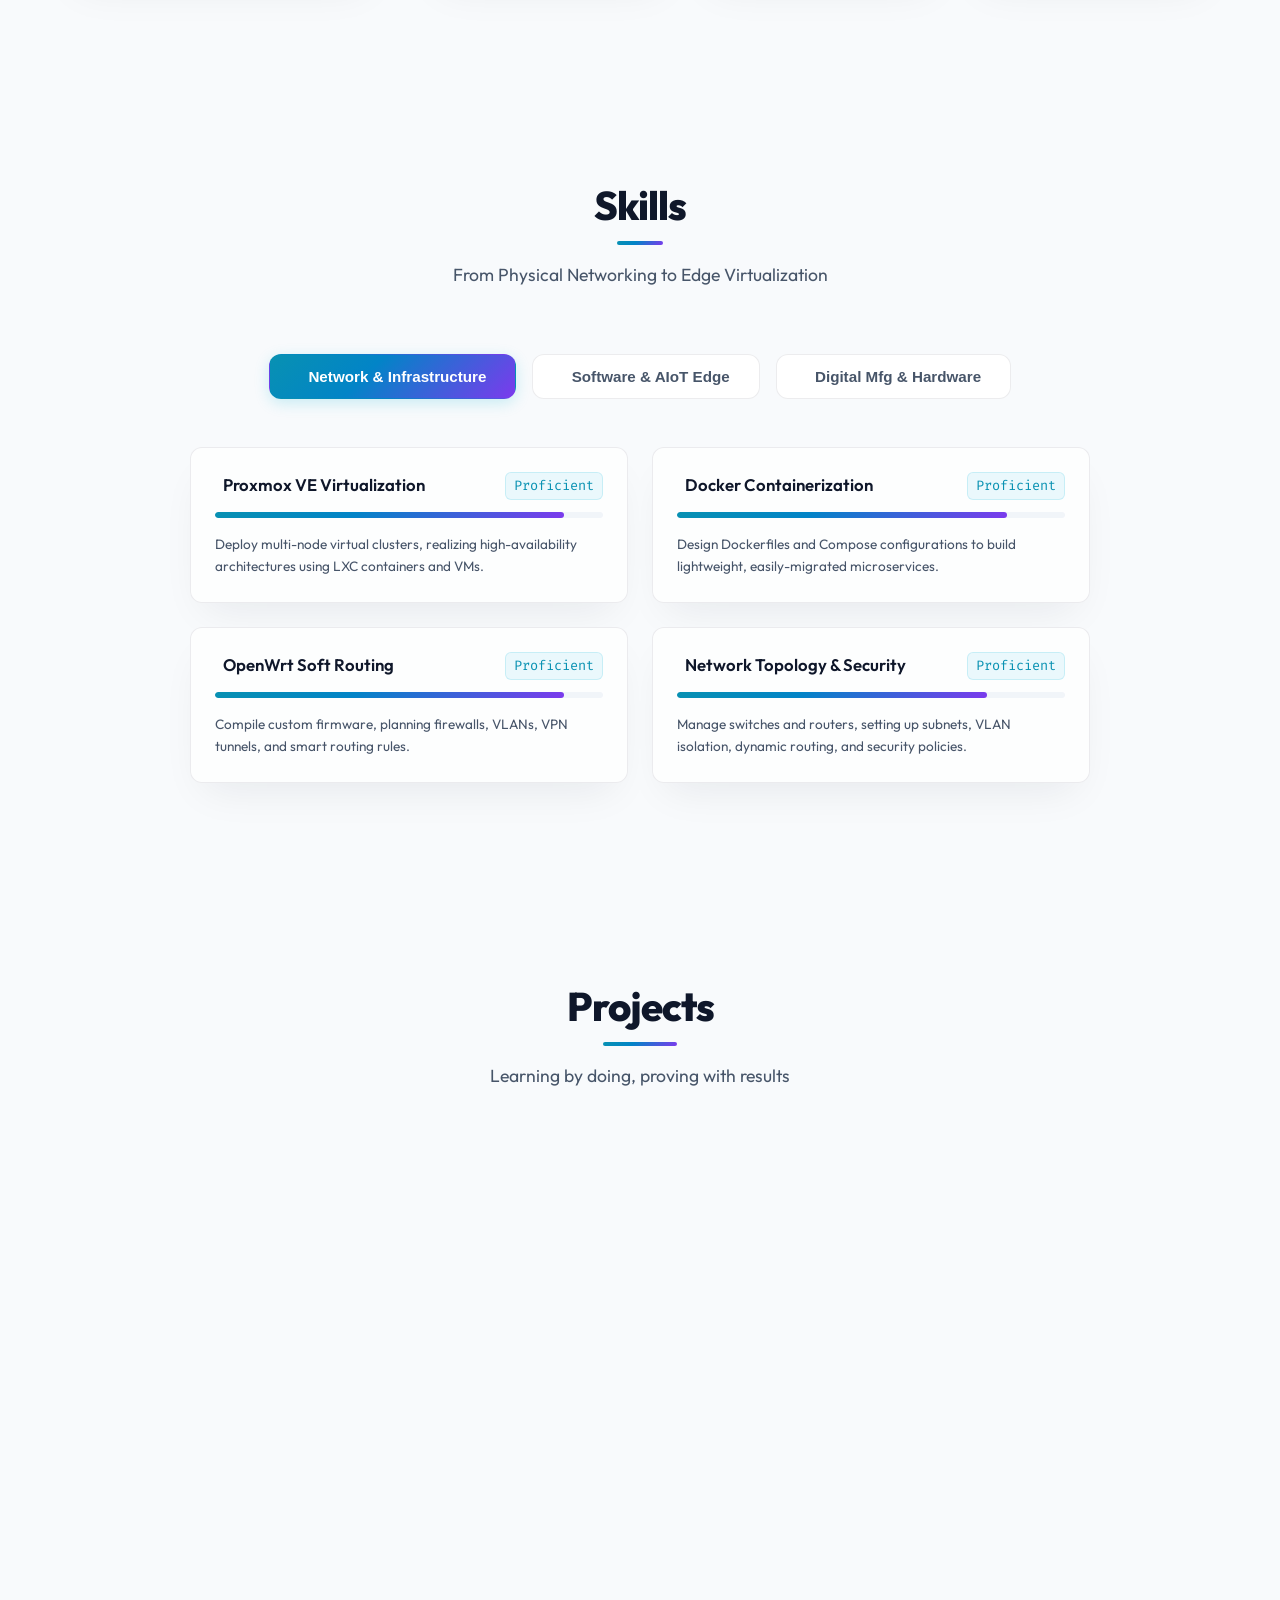
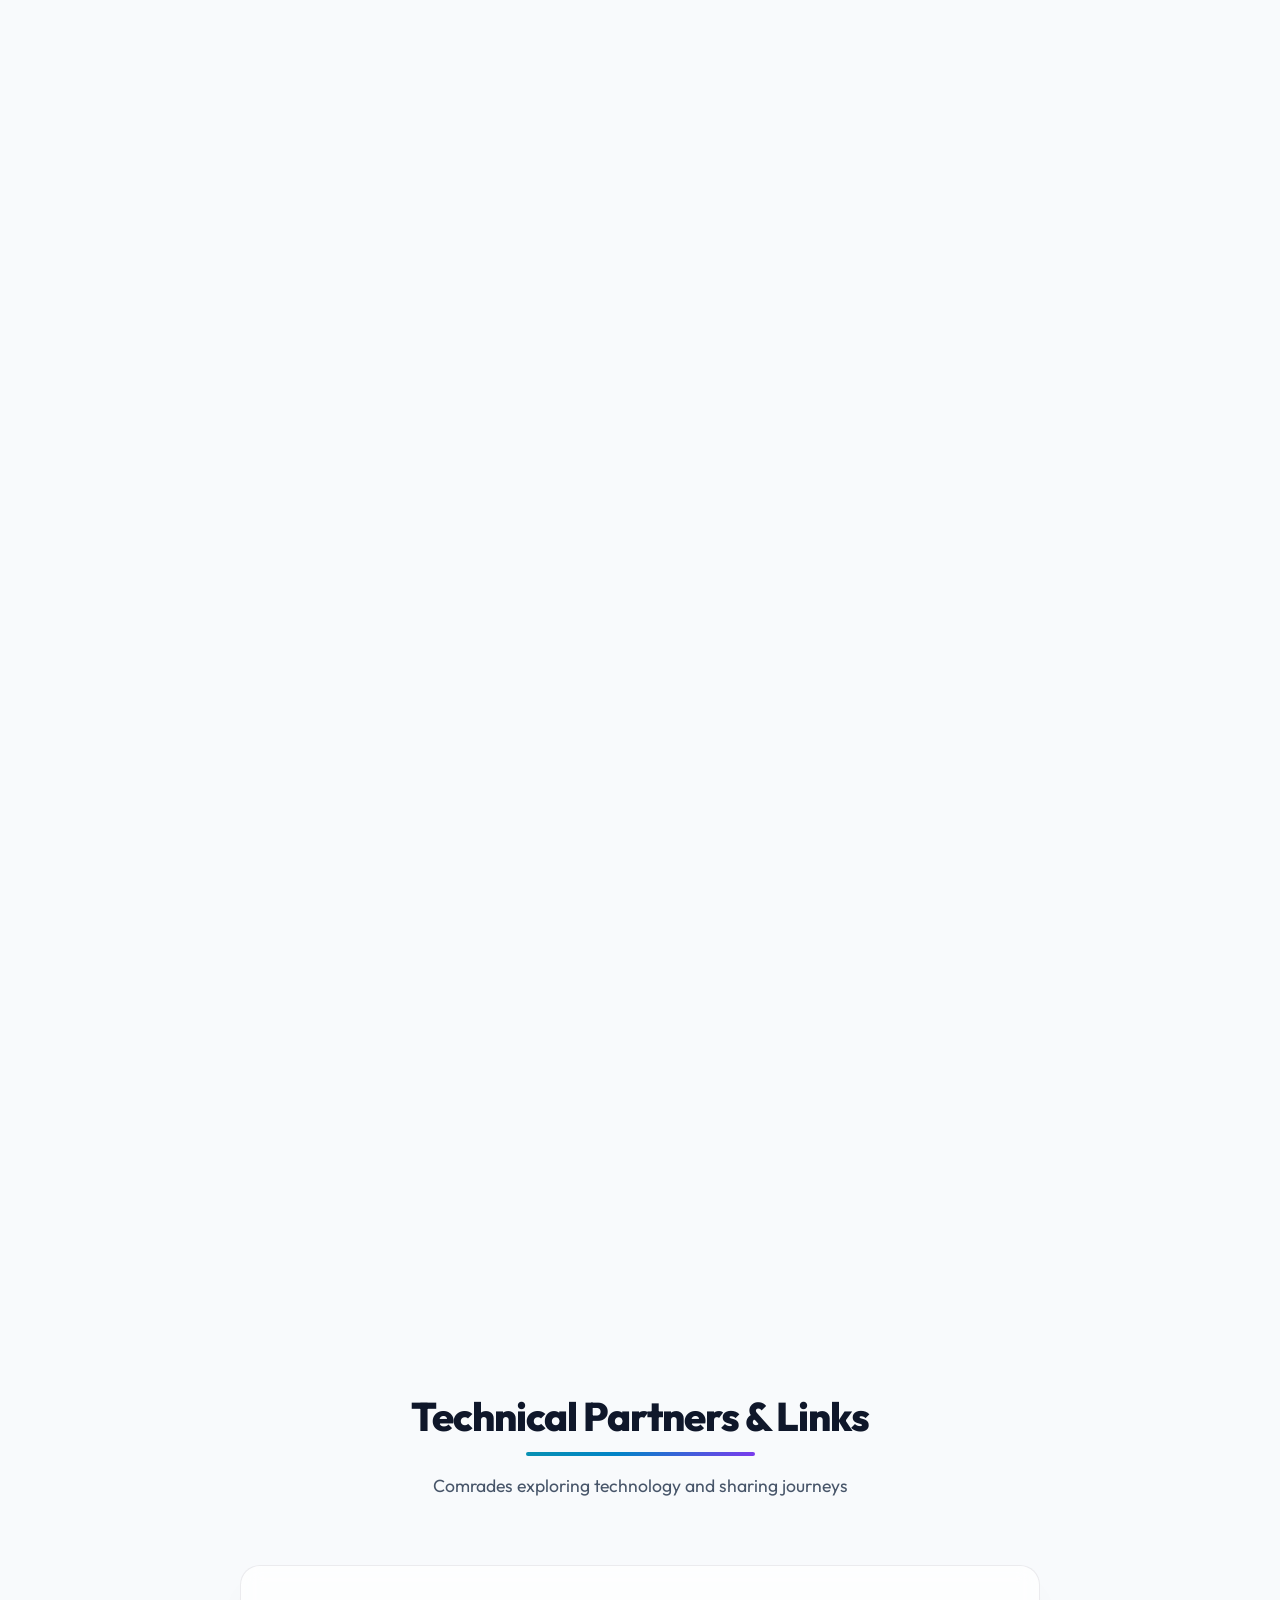
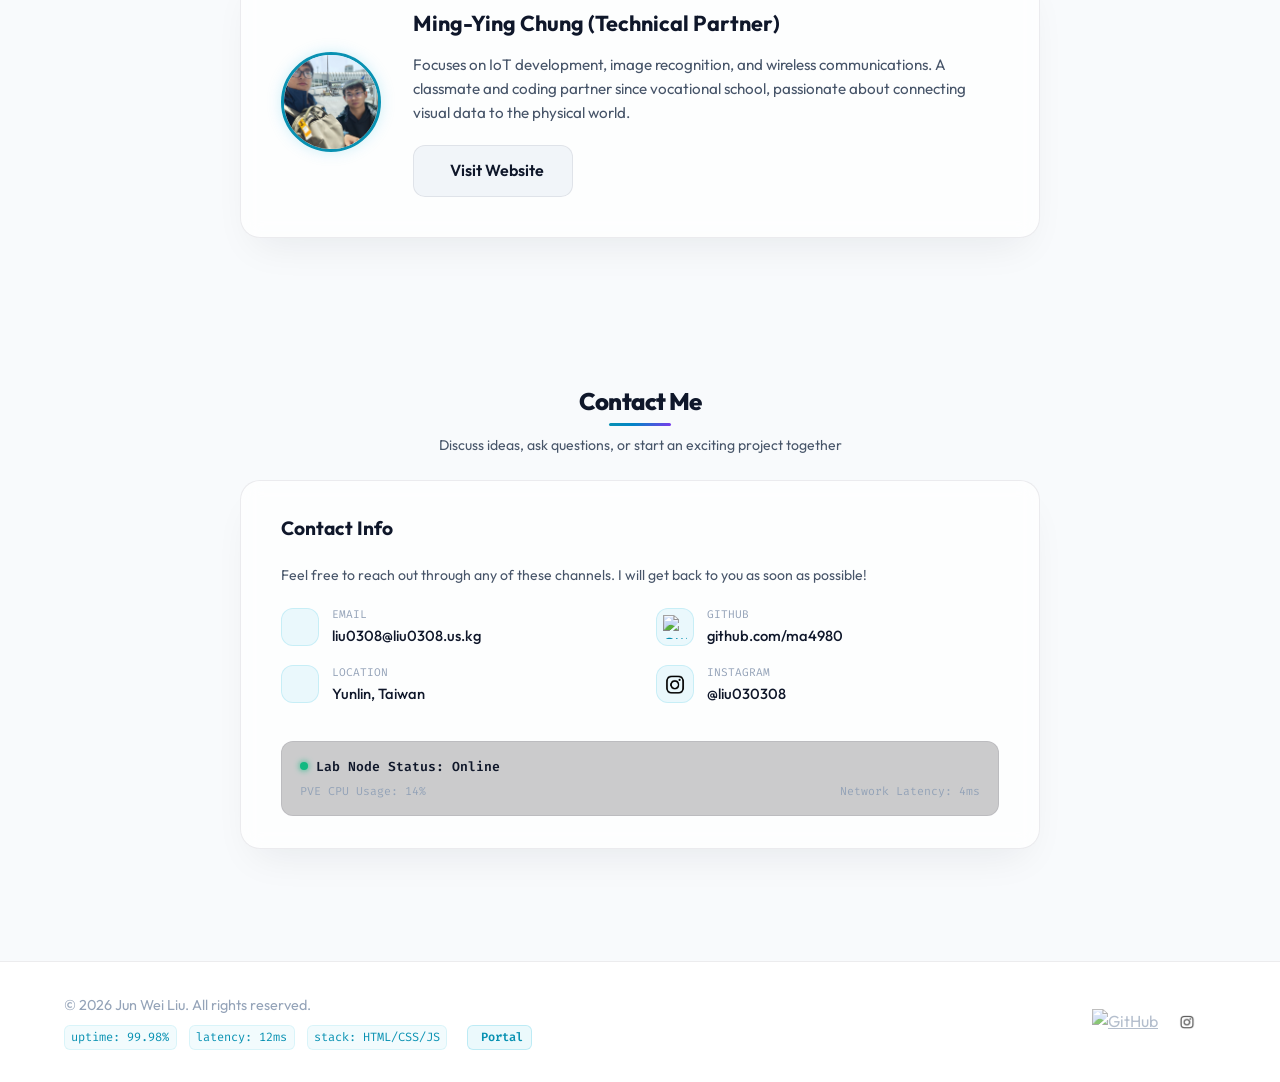
==== commit 2cc9f58b: "Update personal website 2026-08-28 22:04:43" ====
--- a/index.html
+++ b/index.html
@@ -73,7 +73,7 @@
                             <i data-lucide="wrench"></i>
                         </button>
                         <ul class="tools-dropdown-menu">
-                            <li><a href="PCB日期標籤編輯器/index.html" target="_blank"><i data-lucide="calendar"></i><span
+                            <li><a href="PCB日期標籤編輯器/index.html" target="_blank" rel="noopener"><i data-lucide="calendar"></i><span
                                         data-i18n="tool_pcb_date">PCB日期標籤編輯器</span></a></li>
                         </ul>
                     </div>
@@ -108,7 +108,7 @@
                         <i data-lucide="wrench"></i>
                     </button>
                     <ul class="tools-dropdown-menu">
-                        <li><a href="PCB日期標籤編輯器/index.html" target="_blank"><i data-lucide="calendar"></i><span
+                        <li><a href="PCB日期標籤編輯器/index.html" target="_blank" rel="noopener"><i data-lucide="calendar"></i><span
                                     data-i18n="tool_pcb_date">PCB日期標籤編輯器</span></a></li>
                     </ul>
                 </div>
@@ -516,7 +516,7 @@
                 <div class="portfolio-grid" id="portfolio-grid">
                     <article class="project-card glassmorphism reveal" data-category="academic" data-gallery="academic">
                         <div class="project-img-wrapper">
-                            <img src="assets/project-academic.jpg" alt="ICCT-Pacific 最佳學生海報獎" class="project-img"
+                            <img src="assets/project-academic.jpg" alt="ICCT-Pacific 最佳學生海報獎" class="project-img" loading="lazy"
                                 data-i18n-alt="proj_acad_alt">
                             <div class="project-category-badge" data-i18n="proj_acad_badge">學術成果</div>
                         </div>
@@ -536,33 +536,10 @@
                         </div>
                     </article>
 
-                    <article class="project-card glassmorphism reveal delay-100" data-category="aiot"
-                        data-gallery="drone">
-                        <div class="project-img-wrapper">
-                            <img src="assets/project-drone.png" alt="ROS 2 無人機 AI 導航與飛行" class="project-img"
-                                data-i18n-alt="proj_drone_alt">
-                            <div class="project-category-badge" data-i18n="proj_drone_badge">邊緣運算</div>
-                        </div>
-                        <div class="project-info">
-                            <span class="project-tech-tags">
-                                <span class="tech-tag">ROS 2</span>
-                                <span class="tech-tag">OpenCV</span>
-                                <span class="tech-tag">Jetson Nano</span>
-                            </span>
-                            <h3 class="project-title" data-i18n="proj_drone_title">ROS 2 無人機 AI 賦能自主飛行</h3>
-                            <p class="project-desc" data-i18n="proj_drone_desc">
-                                整合 ROS 2 與邊緣 AI 電腦，利用視覺避障演算法實作無人機在室內無 GPS 環境下的自主航行，設計並主持了無人機 AI 培訓課程的實作紀錄。
-                            </p>
-                            <a href="#" class="btn-project-link">
-                                <span data-i18n="proj_drone_link">專案文件</span> <i data-lucide="github"></i>
-                            </a>
-                        </div>
-                    </article>
-
                     <article class="project-card glassmorphism reveal delay-200" data-category="infra"
                         data-gallery="infra">
                         <div class="project-img-wrapper">
-                            <img src="assets/project-homelab.png" alt="伺服器與 NAS 基礎設施配置" class="project-img"
+                            <img src="assets/project-homelab.png" alt="伺服器與 NAS 基礎設施配置" class="project-img" loading="lazy"
                                 data-i18n-alt="proj_infra_alt">
                             <div class="project-category-badge" data-i18n="proj_infra_badge">基礎設施</div>
                         </div>
@@ -584,7 +561,7 @@
 
                     <article class="project-card glassmorphism reveal" data-category="mfg" data-gallery="mfg">
                         <div class="project-img-wrapper">
-                            <img src="assets/project-3dprint.png" alt="3D 列印機改裝與組裝" class="project-img"
+                            <img src="assets/project-3dprint.png" alt="3D 列印機改裝與組裝" class="project-img" loading="lazy"
                                 data-i18n-alt="proj_mfg_alt">
                             <div class="project-category-badge" data-i18n="proj_mfg_badge">數位製造</div>
                         </div>
@@ -608,7 +585,7 @@
                     <article class="project-card glassmorphism reveal delay-100" data-category="aiot"
                         data-gallery="assistant">
                         <div class="project-img-wrapper">
-                            <img src="assets/project-assistant.jpg" alt="嵌入式系統與 AIoT 課程助教" class="project-img"
+                            <img src="assets/project-assistant.jpg" alt="嵌入式系統與 AIoT 課程助教" class="project-img" loading="lazy"
                                 data-i18n-alt="proj_ta_alt">
                             <div class="project-category-badge" data-i18n="proj_ta_badge">教學服務</div>
                         </div>
@@ -632,7 +609,7 @@
                     <article class="project-card glassmorphism reveal delay-200" data-category="memories"
                         data-gallery="graduation">
                         <div class="project-img-wrapper">
-                            <img src="assets/grad-nfue-senior1.jpg" alt="我的過往：學士服合影" class="project-img"
+                            <img src="assets/grad-nfue-senior1.jpg" alt="我的過往：學士服合影" class="project-img" loading="lazy"
                                 data-i18n-alt="proj_grad_alt">
                             <div class="project-category-badge" data-i18n="proj_grad_badge">過往紀錄</div>
                         </div>
@@ -655,7 +632,7 @@
                     <!-- Project 7: Friends & Travels -->
                     <article class="project-card glassmorphism reveal" data-category="memories" data-gallery="friends">
                         <div class="project-img-wrapper">
-                            <img src="assets/friend-okayama.jpg" alt="我的朋友們：旅行紀念" class="project-img"
+                            <img src="assets/friend-okayama.jpg" alt="我的朋友們：旅行紀念" class="project-img" loading="lazy"
                                 data-i18n-alt="proj_travel_alt">
                             <div class="project-category-badge" data-i18n="proj_travel_badge">生活足跡</div>
                         </div>
@@ -689,7 +666,7 @@
                     <div class="friend-card glassmorphism reveal">
                         <div class="friend-img-wrapper">
                             <img src="assets/IMG_20260325_121422785_HDR.jpg" alt="合作夥伴極摯友 鐘明穎 Ming-Ying Chung"
-                                class="friend-img" data-i18n-alt="friend_img_alt">
+                                class="friend-img" loading="lazy" data-i18n-alt="friend_img_alt">
                         </div>
                         <div class="friend-info">
                             <h3 class="friend-name" data-i18n="friend_name">合作夥伴極摯友 鐘明穎 (Ming-Ying Chung)</h3>
--- a/index.css
+++ b/index.css
@@ -968,7 +968,7 @@
     justify-content: center;
     opacity: 0;
     pointer-events: none;
-    transition: opacity var(--transition-normal);
+    transition: opacity var(--transition-normal), background var(--transition-normal);
 }
 
 .lightbox.active {
@@ -982,7 +982,7 @@
     right: 2rem;
     background: none;
     border: none;
-    color: var(--text-primary);
+    color: #f8fafc;
     cursor: pointer;
     font-size: 2rem;
     transition: color var(--transition-fast), transform var(--transition-fast);
@@ -995,9 +995,9 @@
 
 .lightbox-nav {
     position: absolute;
-    background: rgba(255, 255, 255, 0.05);
-    border: 1px solid rgba(255, 255, 255, 0.1);
-    color: var(--text-primary);
+    background: rgba(255, 255, 255, 0.1);
+    border: 1px solid rgba(255, 255, 255, 0.2);
+    color: #f8fafc;
     width: 50px;
     height: 50px;
     border-radius: 50%;
@@ -1039,20 +1039,58 @@
     object-fit: contain;
     border-radius: var(--radius-md);
     box-shadow: 0 25px 50px -12px rgba(0, 0, 0, 0.5);
-    border: 1px solid var(--border-color);
+    border: 1px solid rgba(255, 255, 255, 0.15);
     cursor: pointer;
 }
 
 .lightbox-caption {
-    color: var(--text-primary);
-    font-size: 1.1rem;
+    color: #f8fafc;
+    font-size: 1.05rem;
+    font-weight: 500;
     text-align: center;
-    background: rgba(15, 23, 42, 0.7);
-    padding: 0.8rem 1.5rem;
+    background: rgba(15, 23, 42, 0.85);
+    padding: 0.8rem 1.6rem;
     border-radius: var(--radius-full);
-    border: 1px solid var(--border-color);
-    backdrop-filter: blur(4px);
-    -webkit-backdrop-filter: blur(4px);
+    border: 1px solid rgba(255, 255, 255, 0.2);
+    box-shadow: 0 10px 30px rgba(0, 0, 0, 0.5);
+    backdrop-filter: blur(8px);
+    -webkit-backdrop-filter: blur(8px);
+}
+
+/* Light Theme Lightbox Overrides */
+[data-theme="light"] .lightbox {
+    background: rgba(248, 250, 252, 0.96);
+}
+
+[data-theme="light"] .lightbox-close {
+    color: #0f172a;
+}
+
+[data-theme="light"] .lightbox-close:hover {
+    color: var(--accent-cyan);
+}
+
+[data-theme="light"] .lightbox-nav {
+    background: rgba(15, 23, 42, 0.08);
+    border-color: rgba(15, 23, 42, 0.15);
+    color: #0f172a;
+}
+
+[data-theme="light"] .lightbox-nav:hover {
+    background: var(--accent-cyan);
+    color: #ffffff;
+}
+
+[data-theme="light"] .lightbox-caption {
+    color: #0f172a;
+    background: rgba(255, 255, 255, 0.95);
+    border-color: rgba(15, 23, 42, 0.12);
+    box-shadow: 0 10px 25px rgba(0, 0, 0, 0.1);
+}
+
+[data-theme="light"] .lightbox-content img {
+    border-color: rgba(15, 23, 42, 0.12);
+    box-shadow: 0 20px 40px rgba(15, 23, 42, 0.15);
 }
 
 .lightbox.hide {
@@ -1300,15 +1338,24 @@
     position: absolute;
     top: 1rem;
     right: 1rem;
-    background: rgba(15, 23, 42, 0.8);
-    backdrop-filter: blur(4px);
-    -webkit-backdrop-filter: blur(4px);
-    border: 1px solid rgba(255, 255, 255, 0.1);
-    color: var(--text-primary);
+    background: rgba(15, 23, 42, 0.85);
+    backdrop-filter: blur(8px);
+    -webkit-backdrop-filter: blur(8px);
+    border: 1px solid rgba(255, 255, 255, 0.2);
+    color: #ffffff;
     padding: 0.25rem 0.75rem;
     border-radius: var(--radius-full);
     font-size: 0.75rem;
     font-weight: 600;
+    z-index: 2;
+    transition: all var(--transition-fast);
+}
+
+[data-theme="light"] .project-category-badge {
+    background: rgba(255, 255, 255, 0.92);
+    border-color: rgba(15, 23, 42, 0.15);
+    color: #0f172a;
+    box-shadow: 0 4px 12px rgba(0, 0, 0, 0.1);
 }
 
 .project-info {
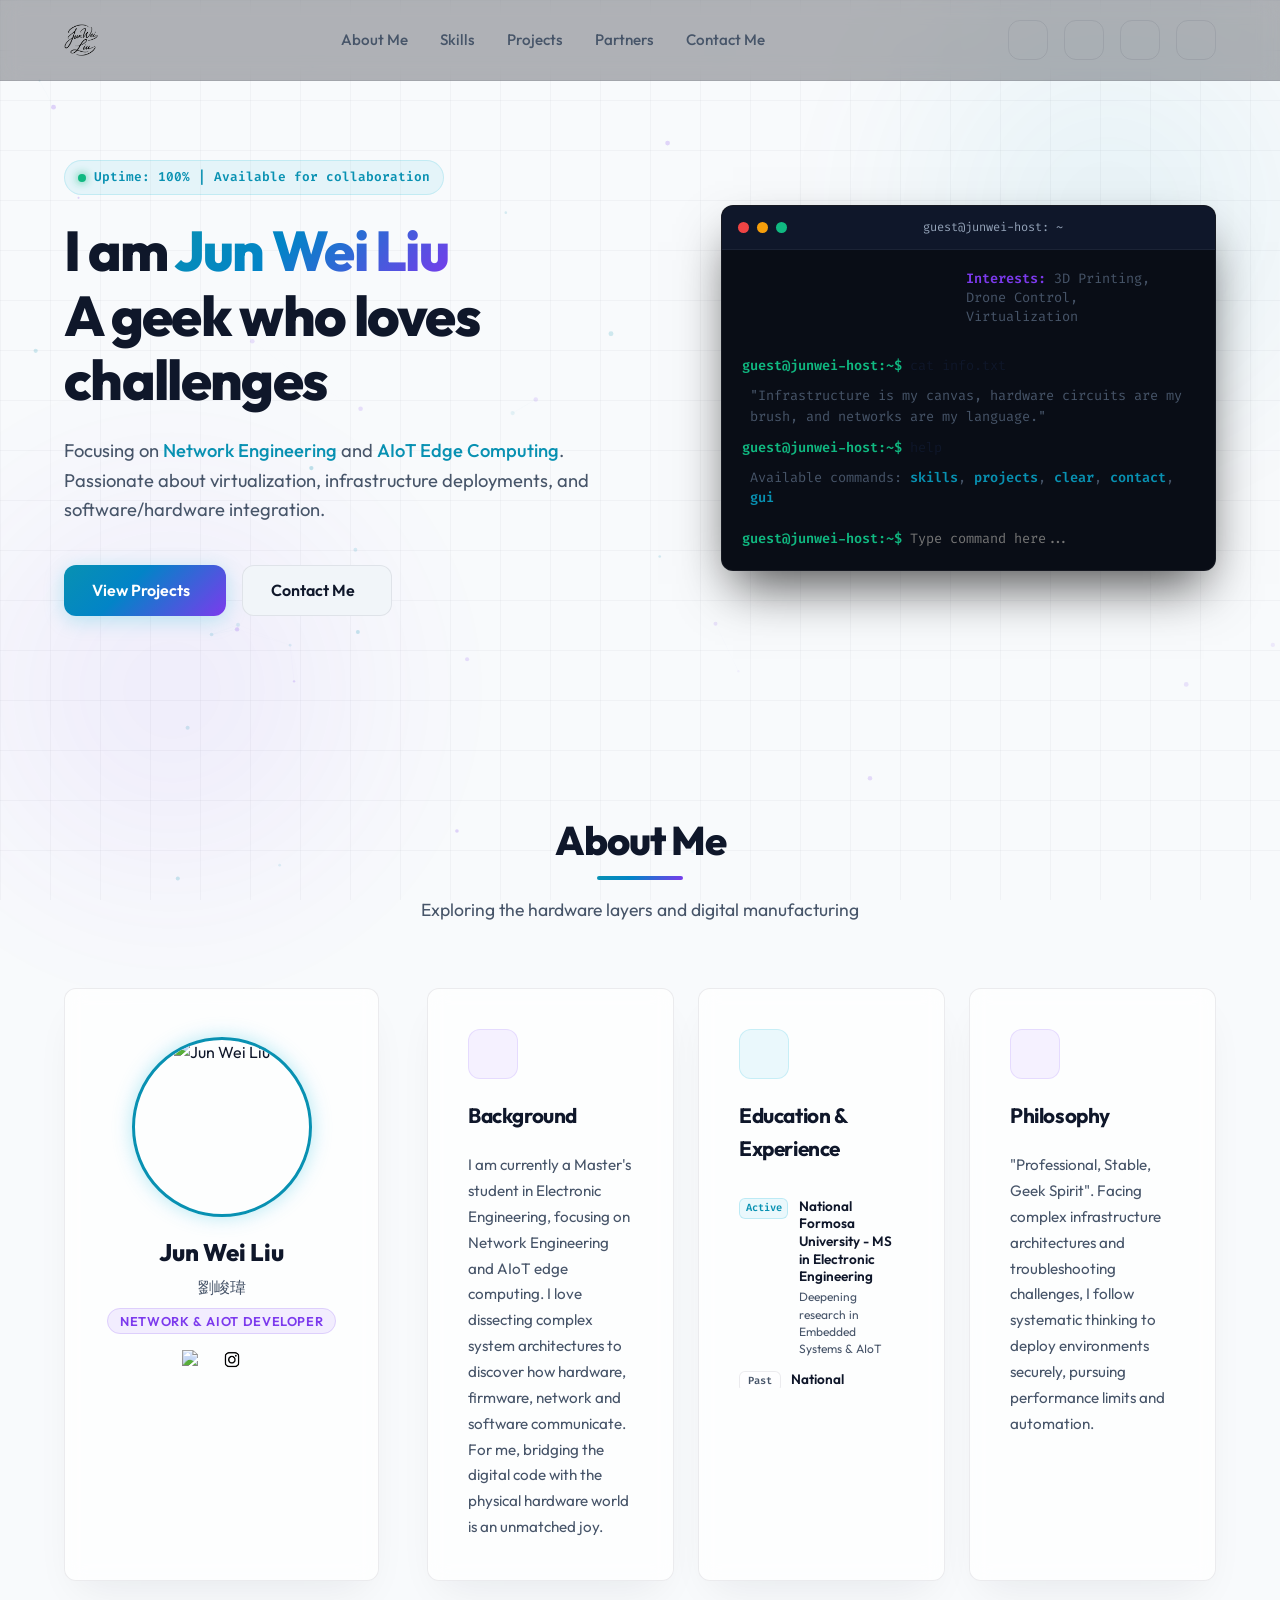
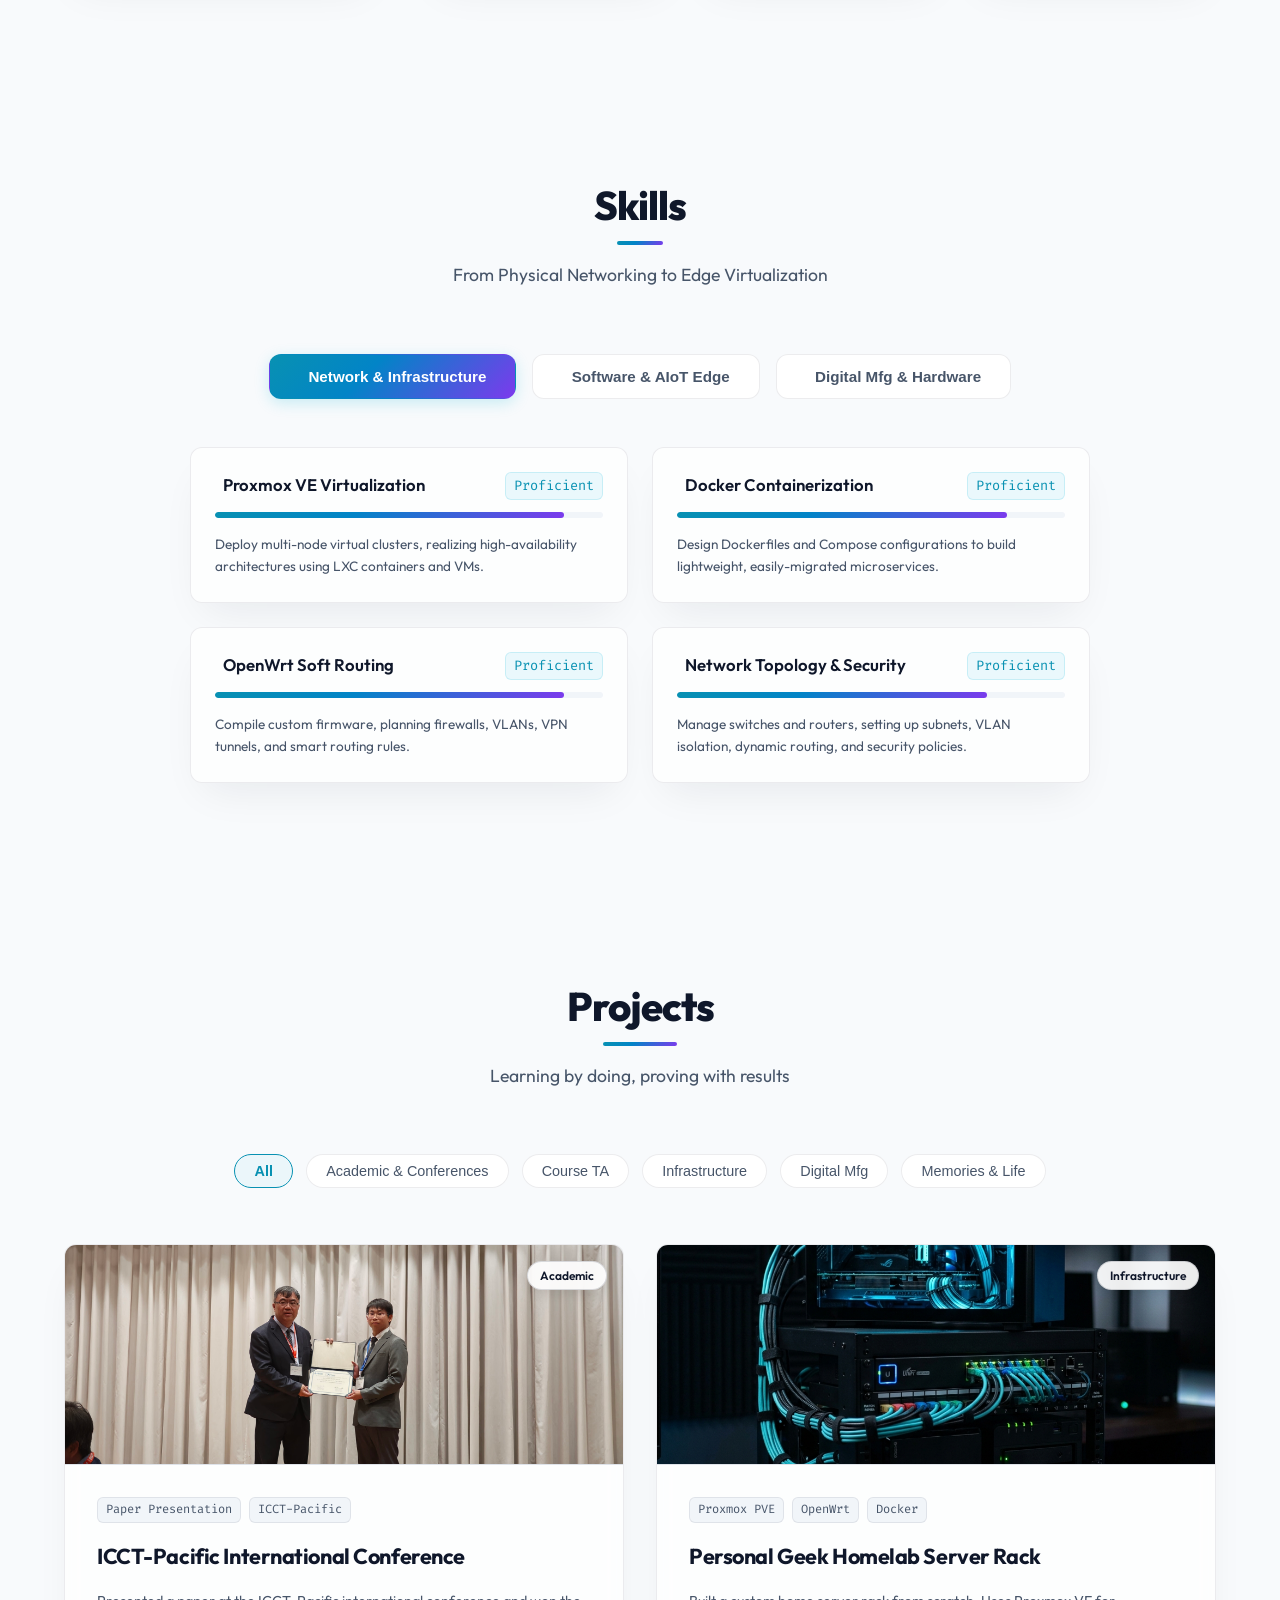
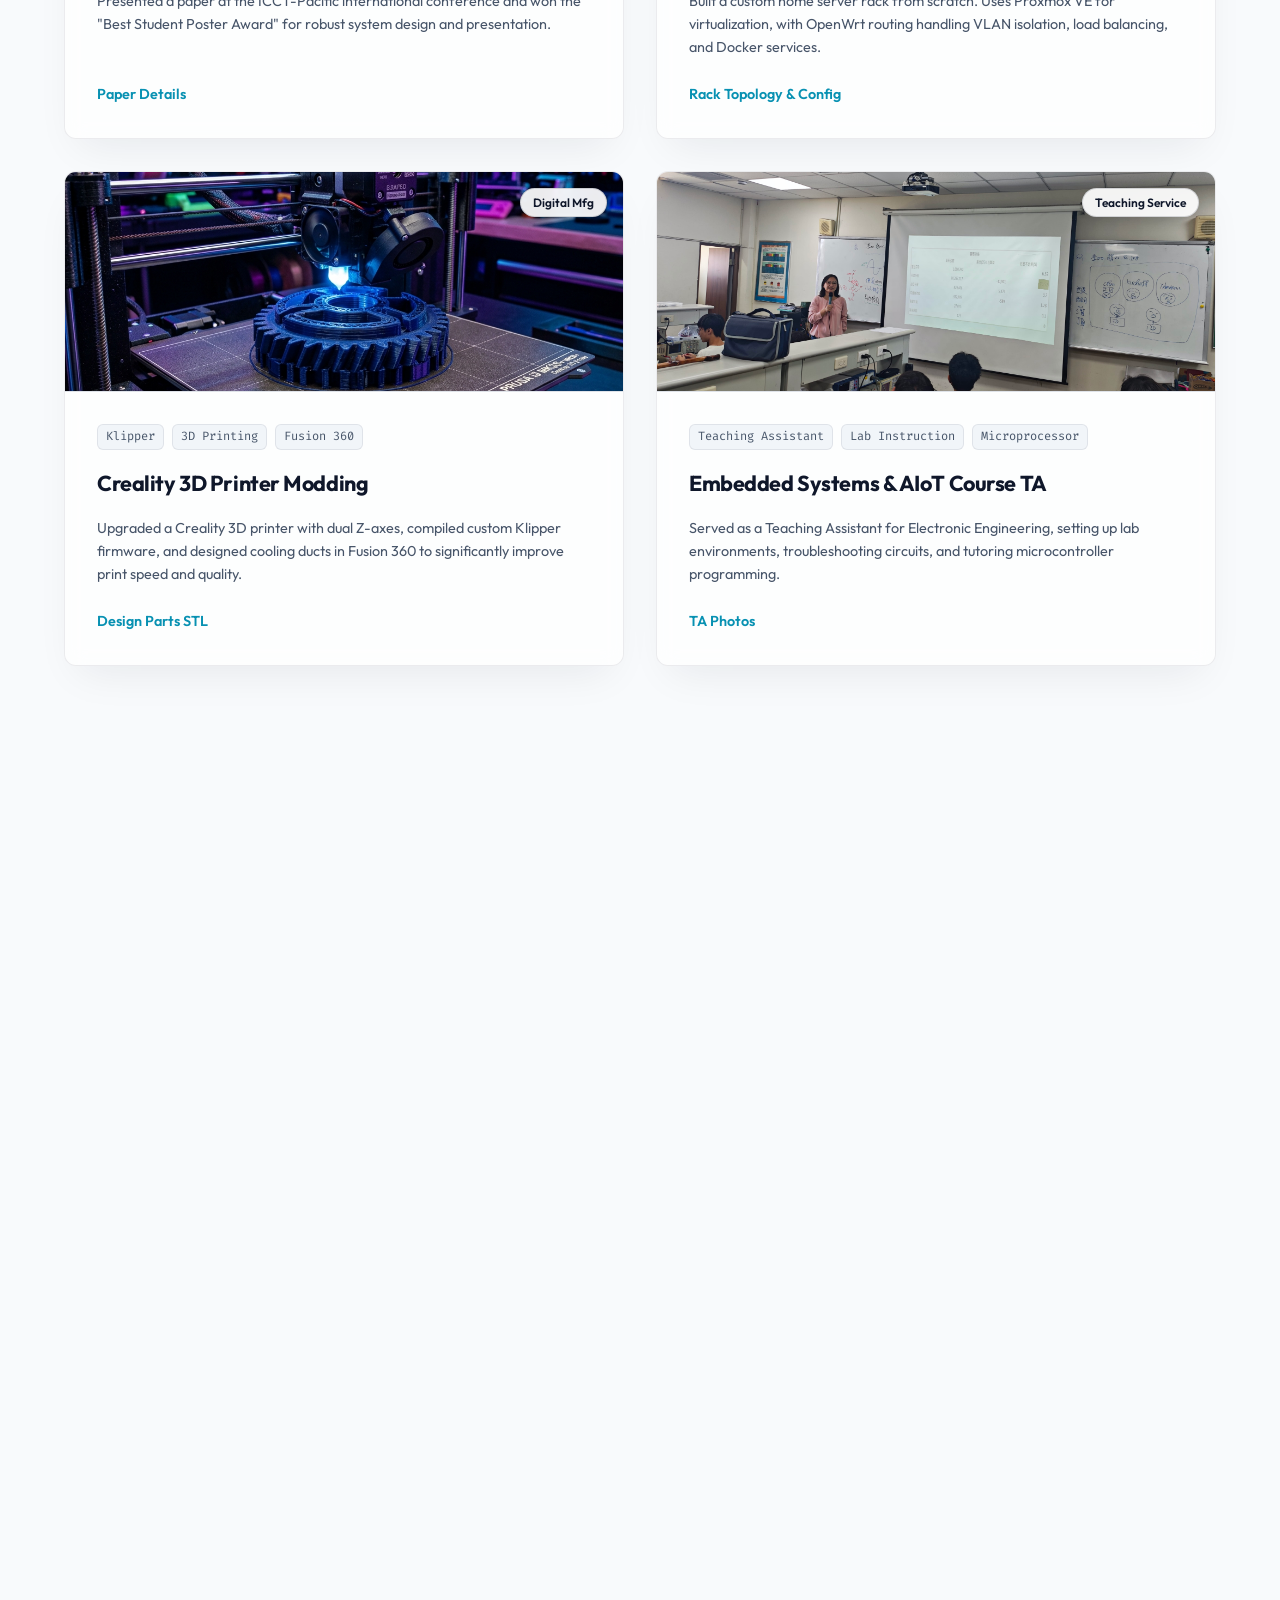
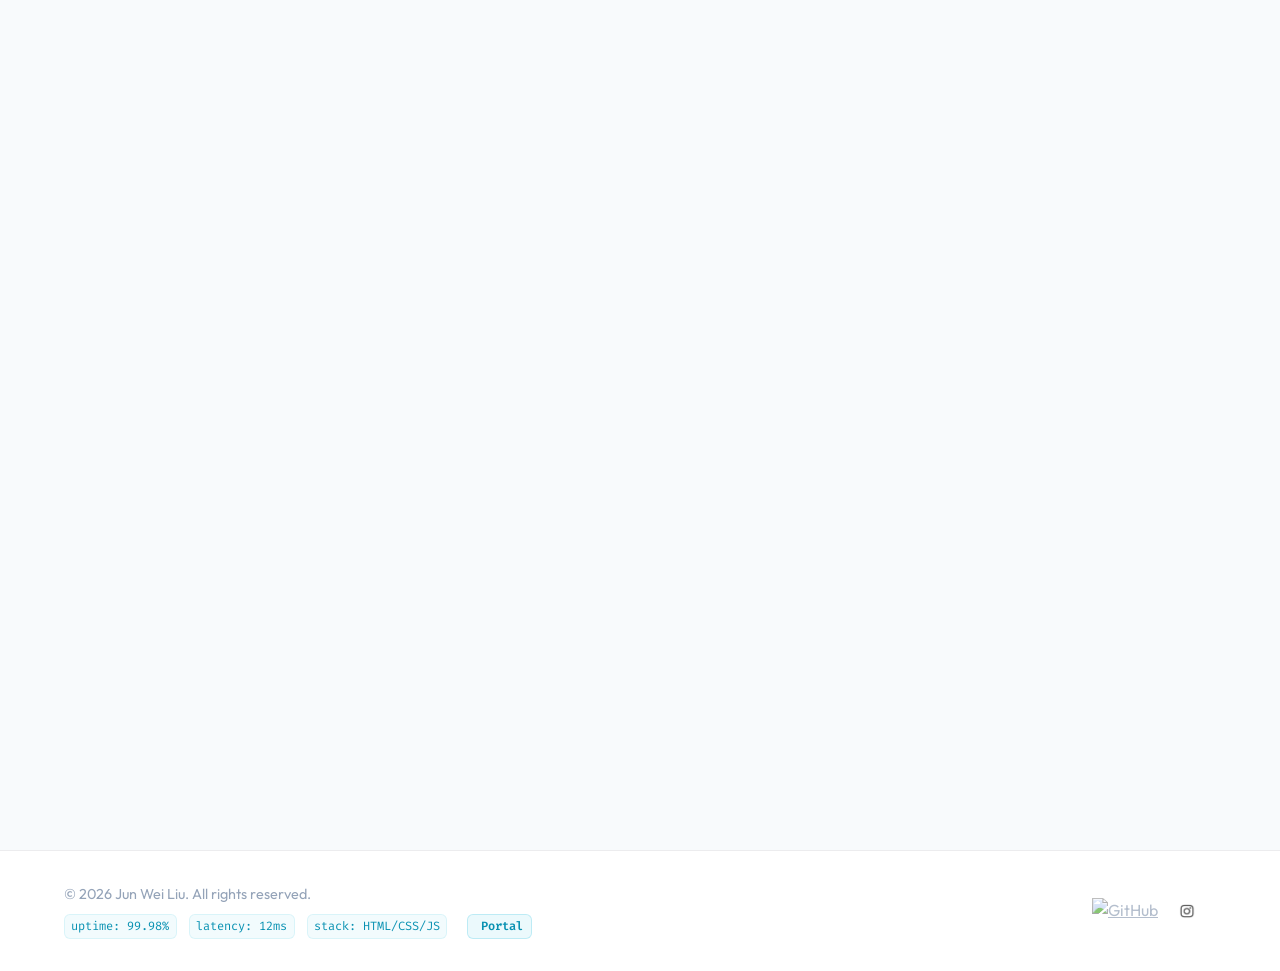
==== commit c96ab115: "Update personal website 2026-08-28 22:36:42" ====
--- a/index.html
+++ b/index.html
@@ -4,6 +4,7 @@
 <head>
     <meta charset="UTF-8">
     <meta name="viewport" content="width=device-width, initial-scale=1.0">
+    <meta name="theme-color" content="#0b0f19" id="theme-color-meta">
     <link rel="icon" href="assets/名子.png" type="image/png">
     <title data-i18n="page_title">劉峻瑋 | Jun Wei Liu</title>
     <meta name="description"
@@ -507,7 +508,7 @@
                 <div class="portfolio-filters reveal">
                     <button class="filter-btn active" data-filter="all" data-i18n="filter_all">全部</button>
                     <button class="filter-btn" data-filter="academic" data-i18n="filter_academic">學術與研討會</button>
-                    <button class="filter-btn" data-filter="aiot" data-i18n="filter_aiot">AIoT 邊緣運算</button>
+                    <button class="filter-btn" data-filter="ta" data-i18n="filter_ta">課程助教</button>
                     <button class="filter-btn" data-filter="infra" data-i18n="filter_infra">基礎設施</button>
                     <button class="filter-btn" data-filter="mfg" data-i18n="filter_mfg">數位製造</button>
                     <button class="filter-btn" data-filter="memories" data-i18n="filter_memories">過往與生活</button>
@@ -582,12 +583,12 @@
                     </article>
 
                     <!-- Project 5: Teaching Assistant -->
-                    <article class="project-card glassmorphism reveal delay-100" data-category="aiot"
+                    <article class="project-card glassmorphism reveal delay-100" data-category="ta"
                         data-gallery="assistant">
                         <div class="project-img-wrapper">
                             <img src="assets/project-assistant.jpg" alt="嵌入式系統與 AIoT 課程助教" class="project-img" loading="lazy"
                                 data-i18n-alt="proj_ta_alt">
-                            <div class="project-category-badge" data-i18n="proj_ta_badge">教學服務</div>
+                            <div class="project-category-badge" data-i18n="proj_ta_badge">課程助教</div>
                         </div>
                         <div class="project-info">
                             <span class="project-tech-tags">
@@ -595,12 +596,12 @@
                                 <span class="tech-tag">Lab Instruction</span>
                                 <span class="tech-tag">Microprocessor</span>
                             </span>
-                            <h3 class="project-title" data-i18n="proj_ta_title">課程助理</h3>
+                            <h3 class="project-title" data-i18n="proj_ta_title">課程助教</h3>
                             <p class="project-desc" data-i18n="proj_ta_desc">
-                                擔任電子工程系專業課程教學助理，負責實驗課環境建置指導、電子電路除錯教學、微處理器程式撰寫引導，並協助維護實驗室設備與教材準備。
+                                擔任電子工程系專業課程助教，負責實驗課環境建置指導、電子電路除錯教學、微處理器程式撰寫引導，並協助維護實驗室設備與教材準備。
                             </p>
                             <a href="#" class="btn-project-link">
-                                <span data-i18n="proj_ta_link">教學花絮照片</span> <i data-lucide="external-link"></i>
+                                <span data-i18n="proj_ta_link">助教花絮照片</span> <i data-lucide="external-link"></i>
                             </a>
                         </div>
                     </article>
@@ -736,17 +737,7 @@
                             </div>
                         </div>
 
-                        <div class="lab-status-panel">
-                            <div class="lab-status-header">
-                                <span class="status-indicator active"></span>
-                                <span class="status-title" data-i18n="contact_status_title">Lab Node Status:
-                                    Online</span>
-                            </div>
-                            <div class="lab-stats">
-                                <span data-i18n="contact_status_cpu">PVE CPU Usage: 14%</span>
-                                <span data-i18n="contact_status_latency">Network Latency: 4ms</span>
-                            </div>
-                        </div>
+
                     </div>
                 </div>
             </div>
@@ -793,6 +784,11 @@
                 data-lucide="chevron-right"></i></button>
     </div>
 
+    <!-- Floating Back to Top Button -->
+    <button id="btn-back-to-top" class="btn-back-to-top" aria-label="返回頂部" title="返回頂部">
+        <i data-lucide="chevron-up"></i>
+    </button>
+
     <!-- Main JavaScript -->
     <script src="script.js"></script>
 </body>
--- a/index.css
+++ b/index.css
@@ -2626,3 +2626,53 @@
     box-shadow: 0 10px 30px rgba(0, 0, 0, 0.08);
 }
 
+/* Floating Back to Top Button */
+.btn-back-to-top {
+    position: fixed;
+    bottom: 2rem;
+    right: 2rem;
+    width: 46px;
+    height: 46px;
+    border-radius: 50%;
+    background: var(--glass-bg);
+    border: 1px solid var(--border-glow);
+    color: var(--accent-cyan);
+    display: flex;
+    align-items: center;
+    justify-content: center;
+    cursor: pointer;
+    box-shadow: 0 10px 25px rgba(6, 182, 212, 0.2);
+    backdrop-filter: blur(8px);
+    -webkit-backdrop-filter: blur(8px);
+    z-index: 990;
+    opacity: 0;
+    visibility: hidden;
+    transform: translateY(20px) scale(0.9);
+    transition: all 0.35s cubic-bezier(0.1, 0.8, 0.2, 1);
+}
+
+.btn-back-to-top.show {
+    opacity: 1;
+    visibility: visible;
+    transform: translateY(0) scale(1);
+}
+
+.btn-back-to-top:hover {
+    background: var(--accent-cyan);
+    color: #ffffff;
+    border-color: transparent;
+    box-shadow: 0 12px 30px rgba(6, 182, 212, 0.4);
+    transform: translateY(-4px) scale(1.05);
+}
+
+[data-theme="light"] .btn-back-to-top {
+    background: rgba(255, 255, 255, 0.9);
+    border-color: rgba(8, 145, 178, 0.25);
+    box-shadow: 0 10px 25px rgba(0, 0, 0, 0.1);
+}
+
+[data-theme="light"] .btn-back-to-top:hover {
+    background: var(--accent-cyan);
+    color: #ffffff;
+}
+
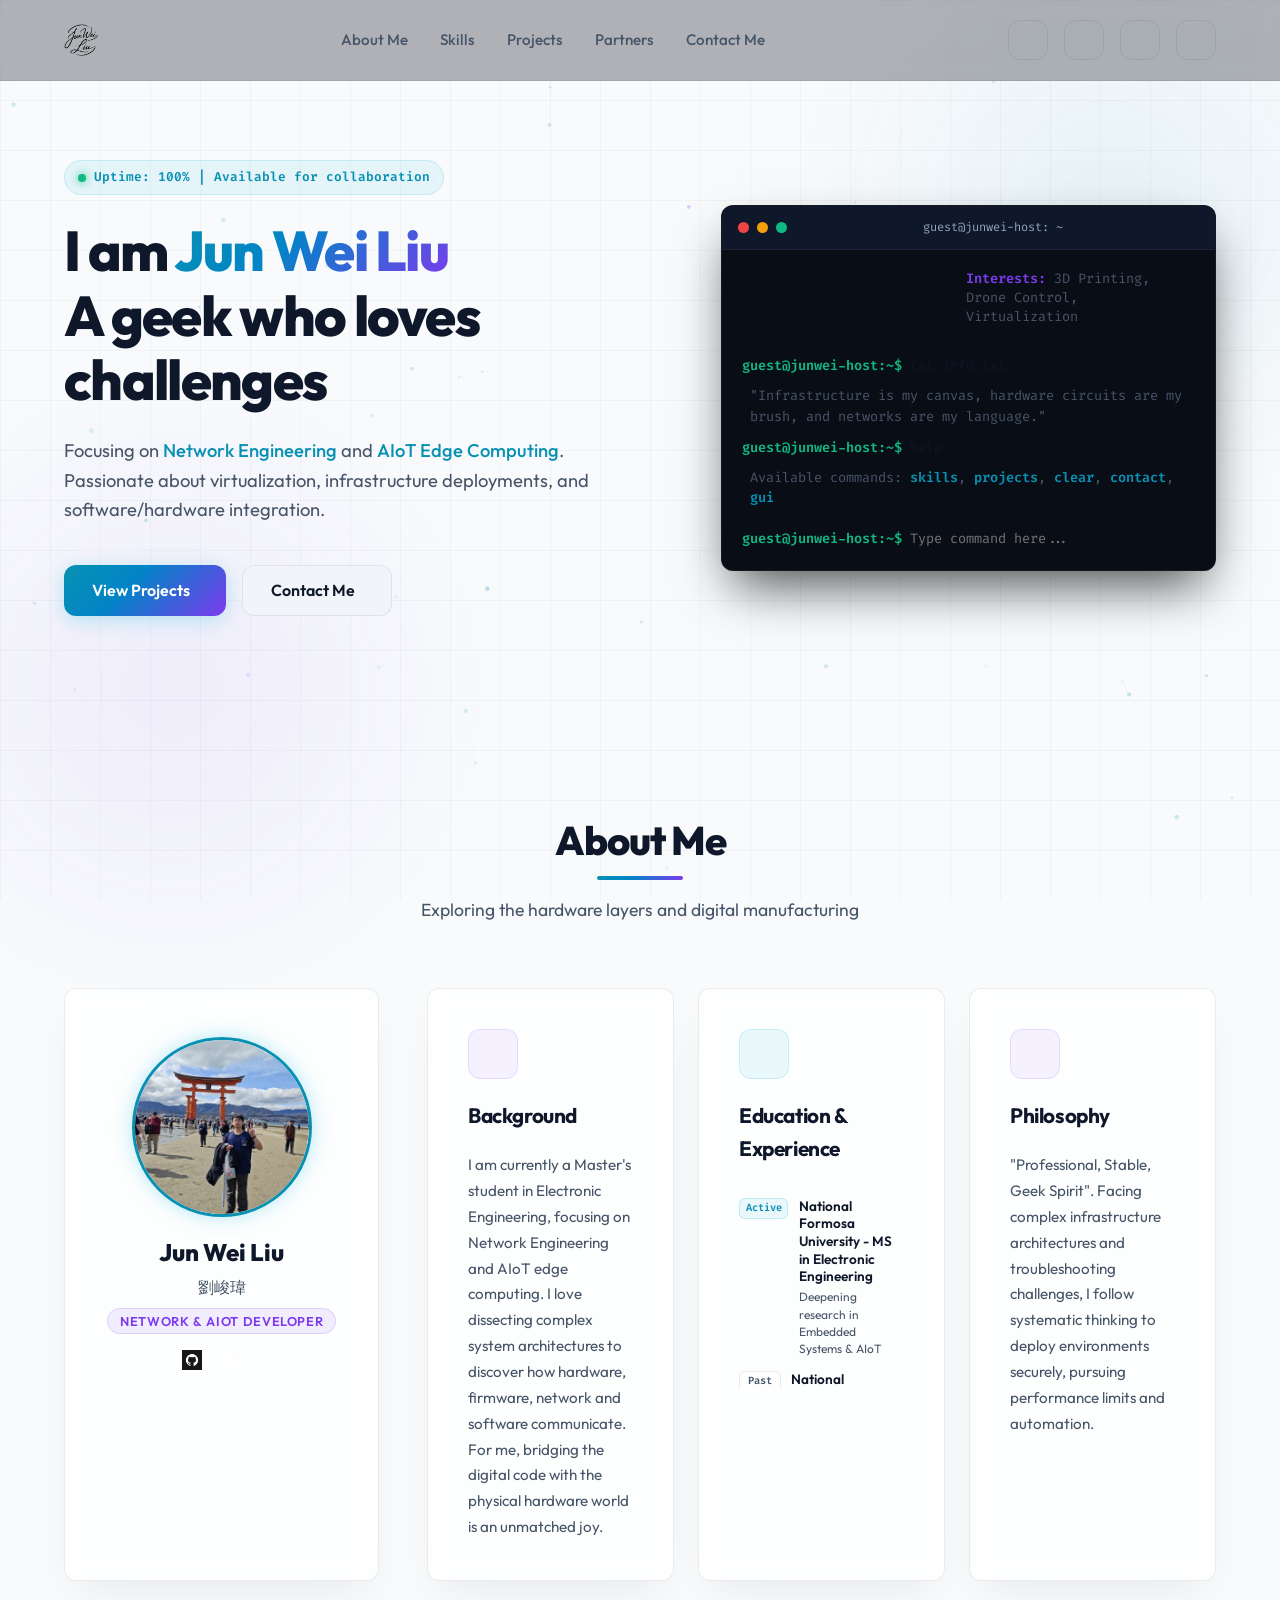
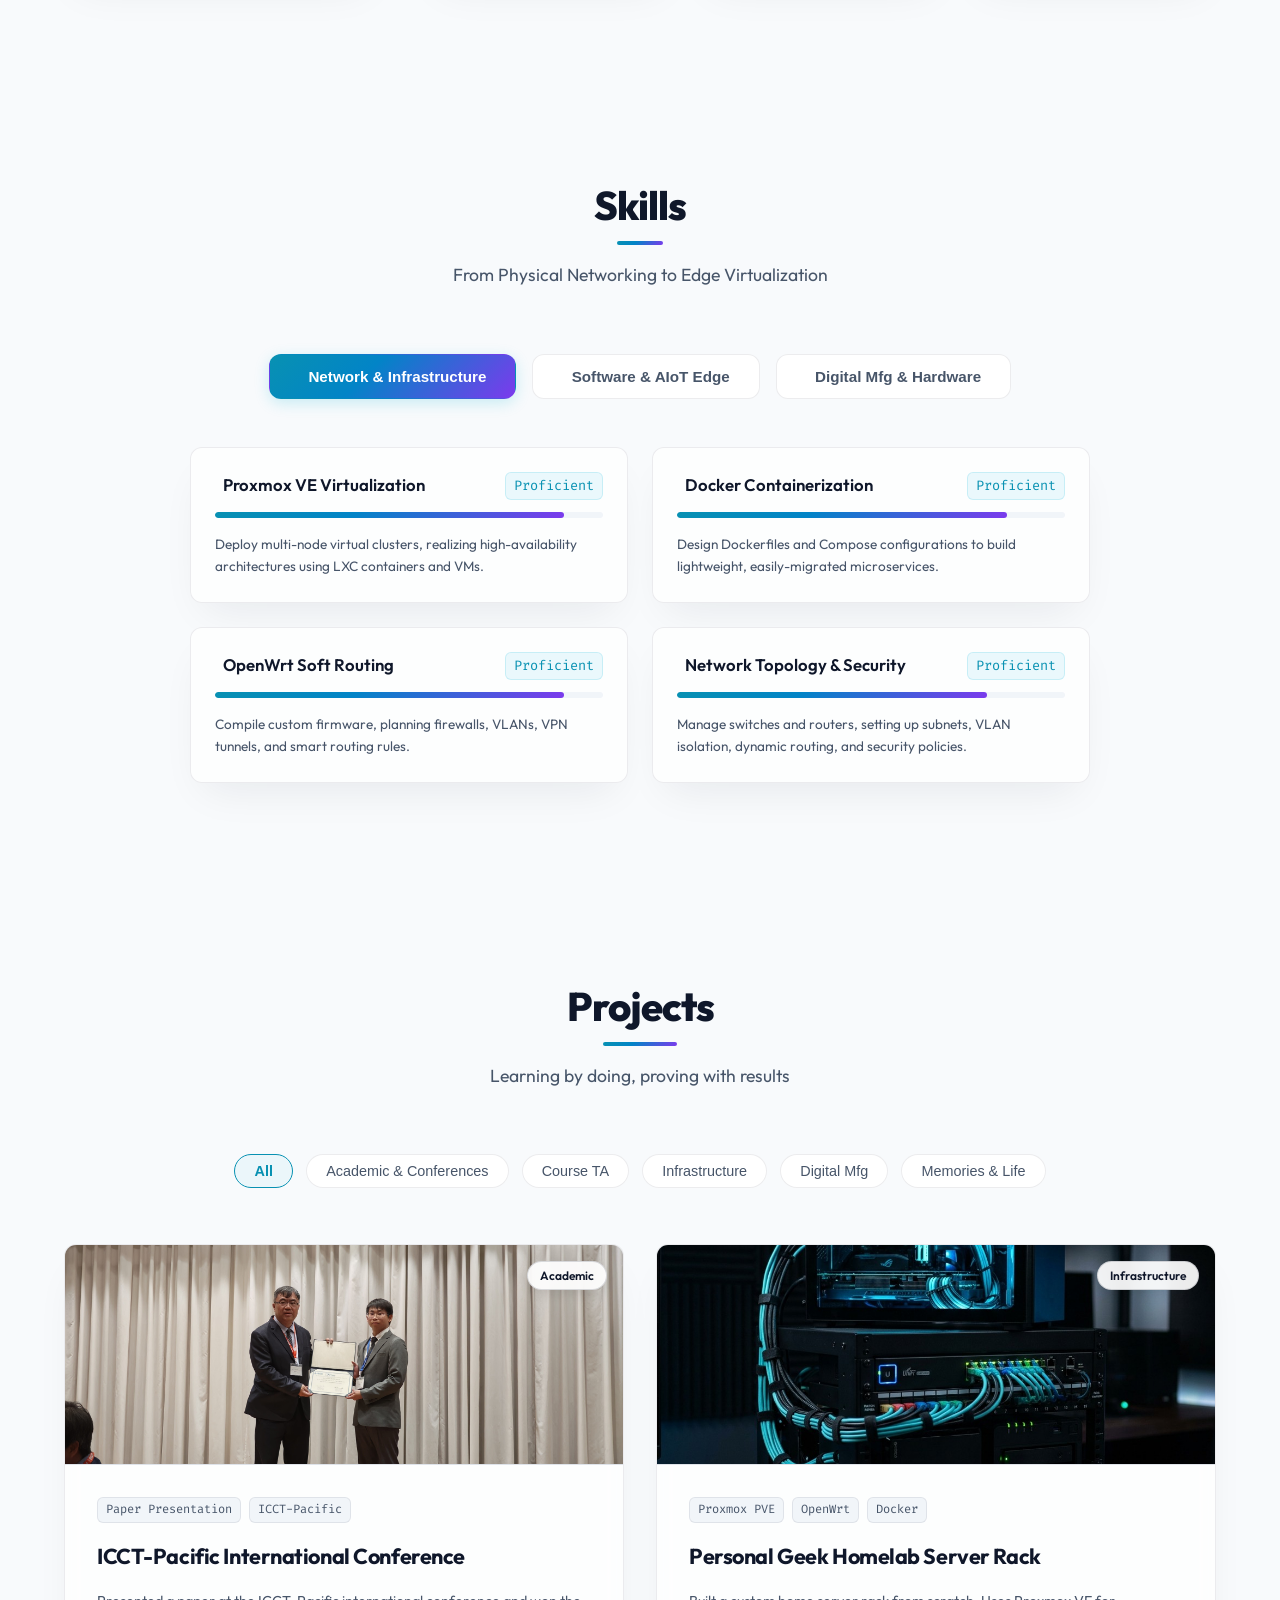
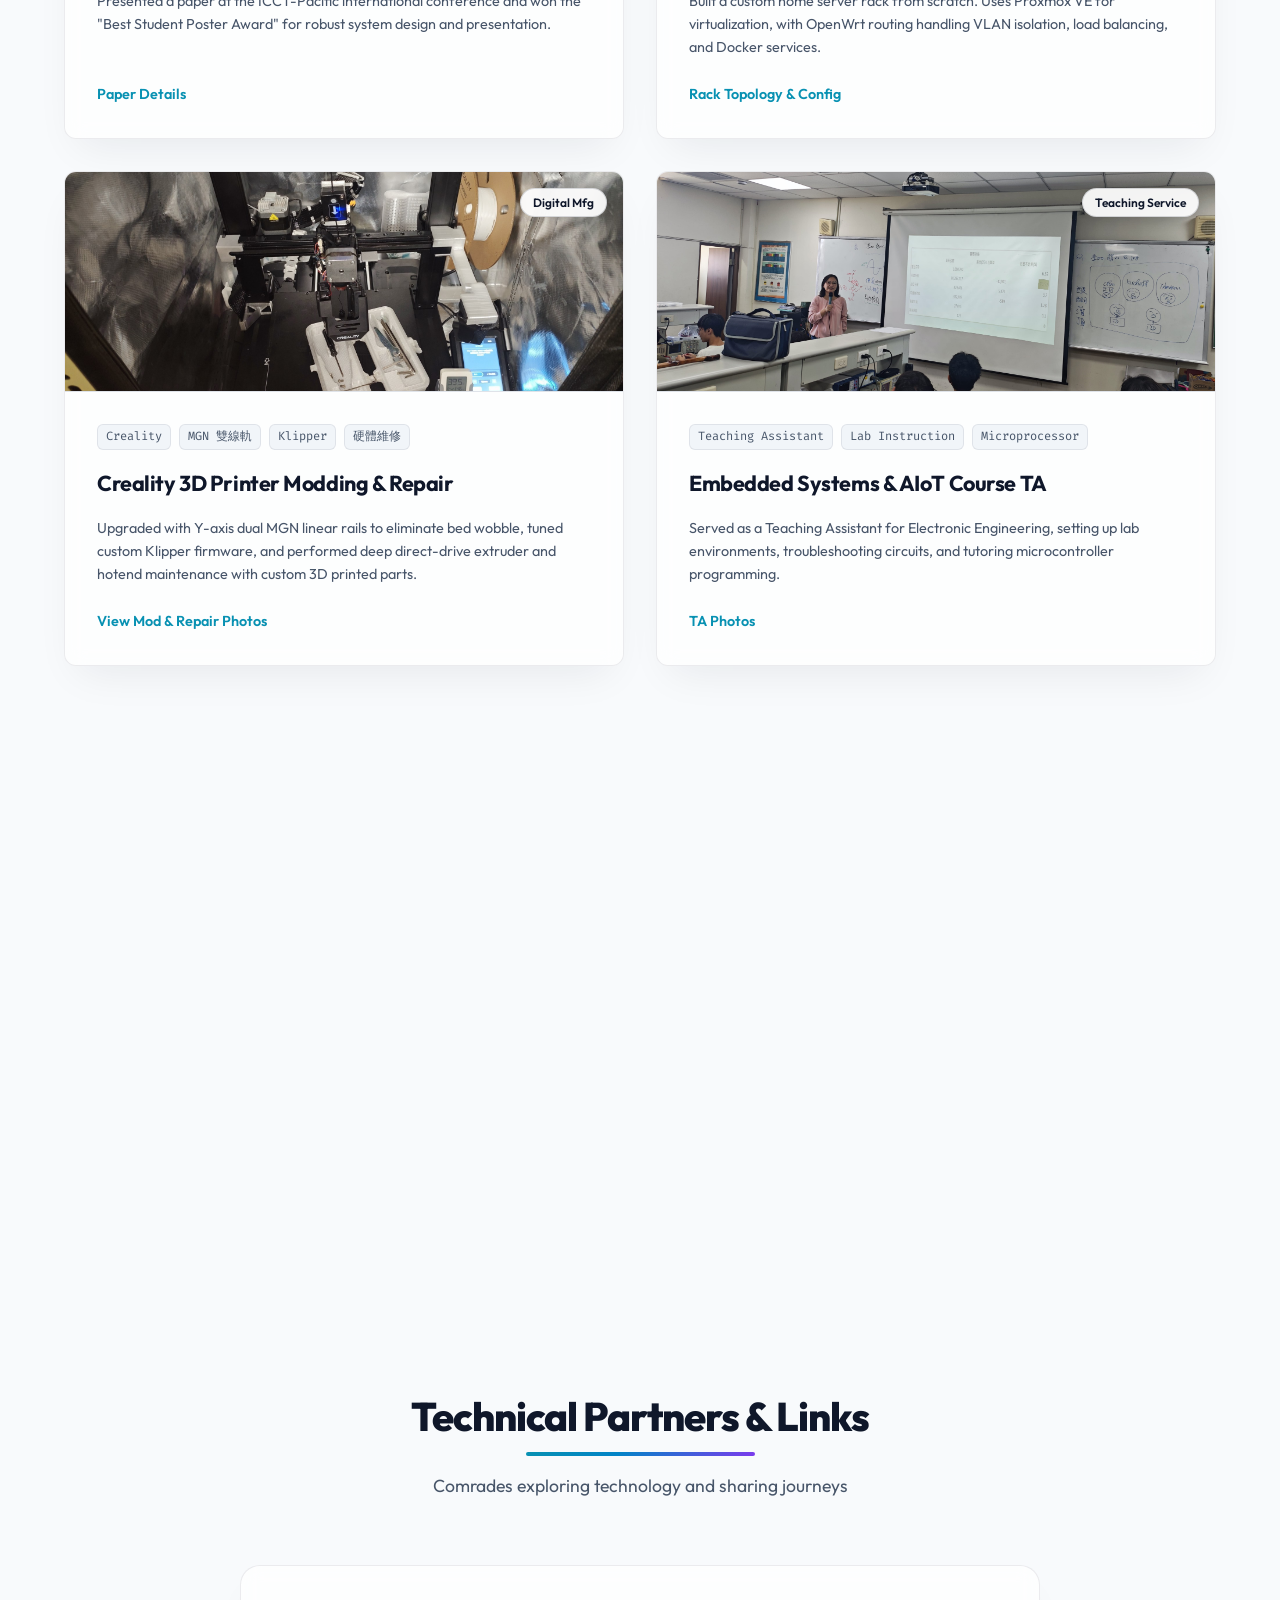
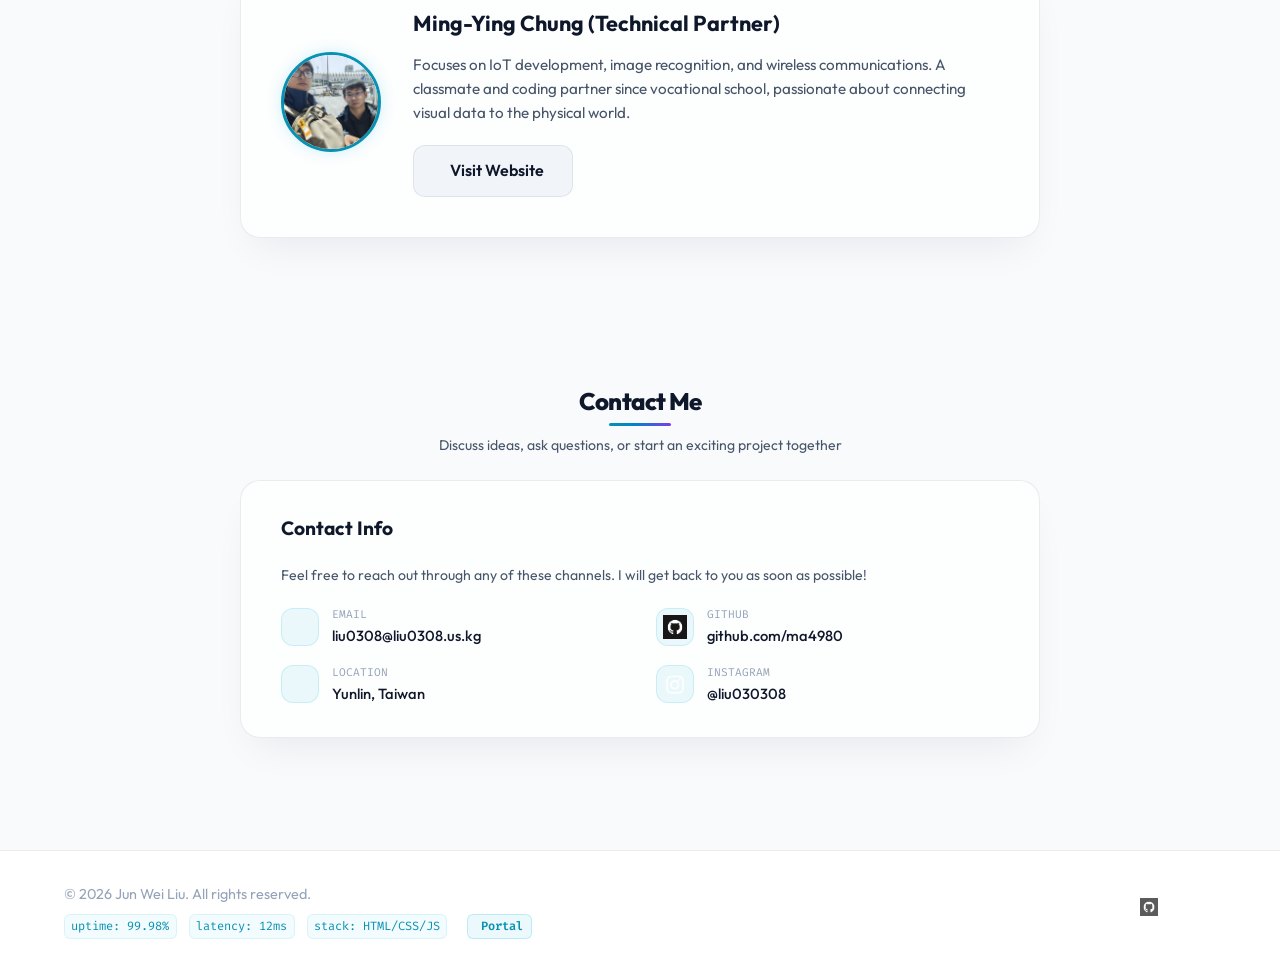
==== commit 1cbbc832: "Update personal website 2026-09-04 01:56:13" ====
--- a/index.html
+++ b/index.html
@@ -5,7 +5,7 @@
     <meta charset="UTF-8">
     <meta name="viewport" content="width=device-width, initial-scale=1.0">
     <meta name="theme-color" content="#0b0f19" id="theme-color-meta">
-    <link rel="icon" href="assets/名子.png" type="image/png">
+    <link rel="icon" href="assets/icon/logo.png" type="image/png">
     <title data-i18n="page_title">劉峻瑋 | Jun Wei Liu</title>
     <meta name="description"
         content="網路工程師與 AIoT/邊緣運算開發者個人網站。專注於底層基礎設施（Proxmox、Docker、OpenWrt）、ROS 2 無人機控制與 3D 列印數位製造。">
@@ -15,7 +15,7 @@
     <meta property="og:type" content="website">
     <meta property="og:title" content="劉峻瑋 | Jun Wei Liu">
     <meta property="og:description" content="網路工程師與 AIoT/邊緣運算開發者個人網站。專注於 Proxmox、Docker、ROS 2、3D 列印。">
-    <meta property="og:image" content="assets/og-image.jpg">
+    <meta property="og:image" content="assets/profile/og-preview.jpg">
 
     <!-- Fonts -->
     <link rel="preconnect" href="https://fonts.googleapis.com">
@@ -42,8 +42,8 @@
     <header class="navbar" id="navbar">
         <div class="container navbar-container">
             <a href="#" class="nav-logo">
-                <img src="assets/名子白.png" alt="Jun Wei Liu Logo" class="logo-img logo-dark-theme">
-                <img src="assets/名子.png" alt="Jun Wei Liu Logo" class="logo-img logo-light-theme">
+                <img src="assets/icon/logo-white.png" alt="Jun Wei Liu Logo" class="logo-img logo-dark-theme">
+                <img src="assets/icon/logo.png" alt="Jun Wei Liu Logo" class="logo-img logo-light-theme">
             </a>
 
             <nav class="nav-menu" id="nav-menu">
@@ -74,8 +74,9 @@
                             <i data-lucide="wrench"></i>
                         </button>
                         <ul class="tools-dropdown-menu">
-                            <li><a href="PCB日期標籤編輯器/index.html" target="_blank" rel="noopener"><i data-lucide="calendar"></i><span
-                                        data-i18n="tool_pcb_date">PCB日期標籤編輯器</span></a></li>
+                            <li><a href="PCBicon/index.html" target="_blank" rel="noopener"><i
+                                        data-lucide="calendar"></i><span data-i18n="tool_pcb_date">PCB日期標籤編輯器</span></a>
+                            </li>
                         </ul>
                     </div>
 
@@ -109,8 +110,9 @@
                         <i data-lucide="wrench"></i>
                     </button>
                     <ul class="tools-dropdown-menu">
-                        <li><a href="PCB日期標籤編輯器/index.html" target="_blank" rel="noopener"><i data-lucide="calendar"></i><span
-                                    data-i18n="tool_pcb_date">PCB日期標籤編輯器</span></a></li>
+                        <li><a href="PCBicon/index.html" target="_blank" rel="noopener"><i
+                                    data-lucide="calendar"></i><span data-i18n="tool_pcb_date">PCB日期標籤編輯器</span></a>
+                        </li>
                     </ul>
                 </div>
 
@@ -232,7 +234,7 @@
                     <!-- Profile Photo Card -->
                     <div class="about-profile-photo-card glassmorphism reveal reveal-left">
                         <div class="about-profile-img-container">
-                            <img src="assets/profile.jpg" alt="劉峻瑋 Jun Wei Liu" class="about-profile-img"
+                            <img src="assets/profile/profile-avatar.jpg" alt="劉峻瑋 Jun Wei Liu" class="about-profile-img"
                                 data-i18n-alt="profile_img_alt">
                         </div>
                         <div class="about-profile-info">
@@ -241,12 +243,12 @@
                             <span class="profile-role" data-i18n="about_role">Network & AIoT Developer</span>
                             <div class="profile-socials">
                                 <a href="https://github.com/ma4980" target="_blank" rel="noopener"
-                                    aria-label="GitHub"><img src="assets/github.png" alt="GitHub"
+                                    aria-label="GitHub"><img src="assets/icon/github.png" alt="GitHub"
                                         class="social-icon-img"></a>
                                 <a href="https://www.instagram.com/liu030308/" target="_blank" rel="noopener"
-                                    class="ig-hover-qr-container" aria-label="Instagram"><img src="assets/IG.png"
+                                    class="ig-hover-qr-container" aria-label="Instagram"><img src="assets/icon/instagram.png"
                                         alt="Instagram" class="social-icon-img"><span class="ig-hover-qr"><img
-                                            src="assets/IMG_20260614_201934_141.png" alt="Instagram QR Code"><span
+                                            src="assets/icon/ig-qr.png" alt="Instagram QR Code"><span
                                             class="qr-tooltip-text" data-i18n="qr_tooltip">掃描追蹤 IG</span></span></a>
                                 <a href="mailto:liu0308@liu0308.us.kg" class="btn-email-action" aria-label="Email"
                                     title="發送 Email / 複製位址" data-i18n-title="about_email_title"><i
@@ -262,7 +264,7 @@
                             <h3 data-i18n="about_card_bg_title">個人背景</h3>
                             <p class="about-text" data-i18n="about_card_bg_text">
                                 我目前是電子工程系碩士班學生，專注於網路工程 (Network Engineering) 與 AIoT
-                                邊緣運算。我喜歡拆解複雜的系統架構，探究硬體、韌體、網路到上層軟體的溝通機制。對我而言，將數位程式碼與實體硬體世界連結，是無與倫比的樂趣。
+                                邊緣運算。我喜歡拆解複雜的系統架構，探究硬體、韌體、網路到上層軟體的溝通機制。
                             </p>
                         </div>
 
@@ -279,8 +281,7 @@
                                     </div>
                                 </div>
                                 <div class="timeline-compact-item">
-                                    <span class="timeline-compact-badge badge-past"
-                                        data-i18n="timeline_past">經歷</span>
+                                    <span class="timeline-compact-badge badge-past" data-i18n="timeline_past">經歷</span>
                                     <div class="timeline-compact-info">
                                         <strong data-i18n="timeline_edu_bs">雲林縣虎尾科技大學 電子工程系</strong>
                                         <p data-i18n="timeline_edu_bs_desc">主修電子工程，專注於邊緣運算、軟硬體整合、影像辨識及無人機控制系統開發。</p>
@@ -517,8 +518,8 @@
                 <div class="portfolio-grid" id="portfolio-grid">
                     <article class="project-card glassmorphism reveal" data-category="academic" data-gallery="academic">
                         <div class="project-img-wrapper">
-                            <img src="assets/project-academic.jpg" alt="ICCT-Pacific 最佳學生海報獎" class="project-img" loading="lazy"
-                                data-i18n-alt="proj_acad_alt">
+                            <img src="assets/projects/project-academic-cover.jpg" alt="ICCT-Pacific 最佳學生海報獎" class="project-img"
+                                loading="lazy" data-i18n-alt="proj_acad_alt">
                             <div class="project-category-badge" data-i18n="proj_acad_badge">學術成果</div>
                         </div>
                         <div class="project-info">
@@ -540,8 +541,8 @@
                     <article class="project-card glassmorphism reveal delay-200" data-category="infra"
                         data-gallery="infra">
                         <div class="project-img-wrapper">
-                            <img src="assets/project-homelab.png" alt="伺服器與 NAS 基礎設施配置" class="project-img" loading="lazy"
-                                data-i18n-alt="proj_infra_alt">
+                            <img src="assets/projects/project-homelab-cover.png" alt="伺服器與 NAS 基礎設施配置" class="project-img"
+                                loading="lazy" data-i18n-alt="proj_infra_alt">
                             <div class="project-category-badge" data-i18n="proj_infra_badge">基礎設施</div>
                         </div>
                         <div class="project-info">
@@ -562,22 +563,23 @@
 
                     <article class="project-card glassmorphism reveal" data-category="mfg" data-gallery="mfg">
                         <div class="project-img-wrapper">
-                            <img src="assets/project-3dprint.png" alt="3D 列印機改裝與組裝" class="project-img" loading="lazy"
+                            <img src="assets/3DP/3dp-enclosure-mod.jpg" alt="3D 列印機改裝與維修" class="project-img" loading="lazy" decoding="async"
                                 data-i18n-alt="proj_mfg_alt">
                             <div class="project-category-badge" data-i18n="proj_mfg_badge">數位製造</div>
                         </div>
                         <div class="project-info">
                             <span class="project-tech-tags">
+                                <span class="tech-tag">Creality</span>
+                                <span class="tech-tag">MGN 雙線軌</span>
                                 <span class="tech-tag">Klipper</span>
-                                <span class="tech-tag">3D Printing</span>
-                                <span class="tech-tag">Fusion 360</span>
+                                <span class="tech-tag">硬體維修</span>
                             </span>
-                            <h3 class="project-title" data-i18n="proj_mfg_title">Creality 3D 列印機極客改裝</h3>
+                            <h3 class="project-title" data-i18n="proj_mfg_title">Creality 3D 列印機改裝與維修</h3>
                             <p class="project-desc" data-i18n="proj_mfg_desc">
-                                將 Creality 3D 列印機升級為主動雙軸，重寫 Klipper 控制韌體，並用 Fusion 360 設計散熱風道與列印零件，顯著提升了列印精度與速度。
+                                升級 Y 軸 MGN 雙線性導軌消除底板晃動，重寫 Klipper 控制韌體，並針對近端擠出機與噴頭進行深度拆解維修與自製 3D 列印結構件，顯著提升列印精度與高速穩定性。
                             </p>
                             <a href="#" class="btn-project-link">
-                                <span data-i18n="proj_mfg_link">設計零件 STL</span> <i data-lucide="box"></i>
+                                <span data-i18n="proj_mfg_link">查看維修與改裝相片</span> <i data-lucide="image"></i>
                             </a>
                         </div>
                     </article>
@@ -586,8 +588,8 @@
                     <article class="project-card glassmorphism reveal delay-100" data-category="ta"
                         data-gallery="assistant">
                         <div class="project-img-wrapper">
-                            <img src="assets/project-assistant.jpg" alt="嵌入式系統與 AIoT 課程助教" class="project-img" loading="lazy"
-                                data-i18n-alt="proj_ta_alt">
+                            <img src="assets/projects/project-assistant-cover.jpg" alt="嵌入式系統與 AIoT 課程助教" class="project-img"
+                                loading="lazy" data-i18n-alt="proj_ta_alt">
                             <div class="project-category-badge" data-i18n="proj_ta_badge">課程助教</div>
                         </div>
                         <div class="project-info">
@@ -610,7 +612,7 @@
                     <article class="project-card glassmorphism reveal delay-200" data-category="memories"
                         data-gallery="graduation">
                         <div class="project-img-wrapper">
-                            <img src="assets/grad-nfue-senior1.jpg" alt="我的過往：學士服合影" class="project-img" loading="lazy"
+                            <img src="assets/graduation/graduation-senior-1.jpg" alt="我的過往：學士服合影" class="project-img" loading="lazy"
                                 data-i18n-alt="proj_grad_alt">
                             <div class="project-category-badge" data-i18n="proj_grad_badge">過往紀錄</div>
                         </div>
@@ -633,7 +635,7 @@
                     <!-- Project 7: Friends & Travels -->
                     <article class="project-card glassmorphism reveal" data-category="memories" data-gallery="friends">
                         <div class="project-img-wrapper">
-                            <img src="assets/friend-okayama.jpg" alt="我的朋友們：旅行紀念" class="project-img" loading="lazy"
+                            <img src="assets/travel/travel-okayama-castle.jpg" alt="我的朋友們：旅行紀念" class="project-img" loading="lazy"
                                 data-i18n-alt="proj_travel_alt">
                             <div class="project-category-badge" data-i18n="proj_travel_badge">生活足跡</div>
                         </div>
@@ -666,7 +668,7 @@
                 <div class="friends-grid">
                     <div class="friend-card glassmorphism reveal">
                         <div class="friend-img-wrapper">
-                            <img src="assets/IMG_20260325_121422785_HDR.jpg" alt="合作夥伴極摯友 鐘明穎 Ming-Ying Chung"
+                            <img src="assets/profile/partner-avatar.jpg" alt="合作夥伴極摯友 鐘明穎 Ming-Ying Chung"
                                 class="friend-img" loading="lazy" data-i18n-alt="friend_img_alt">
                         </div>
                         <div class="friend-info">
@@ -702,14 +704,17 @@
 
                         <div class="contact-details">
                             <div class="contact-item">
-                                <a href="#" class="contact-icon btn-email-action" aria-label="Email"><i data-lucide="mail"></i></a>
+                                <a href="#" class="contact-icon btn-email-action" aria-label="Email"><i
+                                        data-lucide="mail"></i></a>
                                 <div class="contact-value">
                                     <span class="contact-label" data-i18n="contact_label_email">Email</span>
                                     <a href="#" class="contact-link btn-email-action email-placeholder">載入中...</a>
                                 </div>
                             </div>
                             <div class="contact-item">
-                                <a href="https://github.com/ma4980" target="_blank" rel="noopener" class="contact-icon" aria-label="GitHub"><img src="assets/github.png" alt="GitHub" class="contact-icon-img"></a>
+                                <a href="https://github.com/ma4980" target="_blank" rel="noopener" class="contact-icon"
+                                    aria-label="GitHub"><img src="assets/icon/github.png" alt="GitHub"
+                                        class="contact-icon-img"></a>
                                 <div class="contact-value">
                                     <span class="contact-label" data-i18n="contact_label_github">GitHub</span>
                                     <a href="https://github.com/ma4980" target="_blank" rel="noopener"
@@ -717,21 +722,25 @@
                                 </div>
                             </div>
                             <div class="contact-item">
-                                <a href="https://www.google.com/maps/search/?api=1&query=Yunlin+Taiwan" target="_blank" rel="noopener" class="contact-icon" aria-label="Google Maps"><i data-lucide="map-pin"></i></a>
+                                <a href="https://www.google.com/maps/search/?api=1&query=Yunlin+Taiwan" target="_blank"
+                                    rel="noopener" class="contact-icon" aria-label="Google Maps"><i
+                                        data-lucide="map-pin"></i></a>
                                 <div class="contact-value">
                                     <span class="contact-label" data-i18n="contact_label_location">所在地</span>
-                                    <a href="https://www.google.com/maps/search/?api=1&query=Yunlin+Taiwan" target="_blank" rel="noopener" class="contact-link" data-i18n="contact_text_location">雲林 (Yunlin, Taiwan)</a>
+                                    <a href="https://www.google.com/maps/search/?api=1&query=Yunlin+Taiwan"
+                                        target="_blank" rel="noopener" class="contact-link"
+                                        data-i18n="contact_text_location">雲林 (Yunlin, Taiwan)</a>
                                 </div>
                             </div>
                             <div class="contact-item">
-                                <div class="contact-icon"><img src="assets/IG.png" alt="Instagram"
+                                <div class="contact-icon"><img src="assets/icon/instagram.png" alt="Instagram"
                                         class="contact-icon-img"></div>
                                 <div class="contact-value">
                                     <span class="contact-label" data-i18n="contact_label_instagram">Instagram</span>
                                     <a href="https://www.instagram.com/liu030308/" target="_blank" rel="noopener"
                                         class="contact-link ig-hover-qr-container">@liu030308<span
                                             class="ig-hover-qr contact-qr-position"><img
-                                                src="assets/IMG_20260614_201934_141.png" alt="Instagram QR Code"><span
+                                                src="assets/icon/ig-qr.png" alt="Instagram QR Code"><span
                                                 class="qr-tooltip-text" data-i18n="qr_tooltip">掃描追蹤 IG</span></span></a>
                                 </div>
                             </div>
@@ -759,11 +768,11 @@
             </div>
             <div class="footer-links">
                 <a href="https://github.com/ma4980" target="_blank" rel="noopener" aria-label="GitHub"><img
-                        src="assets/github.png" alt="GitHub" class="footer-icon-img"></a>
+                        src="assets/icon/github.png" alt="GitHub" class="footer-icon-img"></a>
                 <a href="https://www.instagram.com/liu030308/" target="_blank" rel="noopener"
-                    class="ig-hover-qr-container" aria-label="Instagram"><img src="assets/IG.png" alt="Instagram"
+                    class="ig-hover-qr-container" aria-label="Instagram"><img src="assets/icon/instagram.png" alt="Instagram"
                         class="footer-icon-img"><span class="ig-hover-qr footer-qr-position"><img
-                            src="assets/IMG_20260614_201934_141.png" alt="Instagram QR Code"><span
+                            src="assets/icon/ig-qr.png" alt="Instagram QR Code"><span
                             class="qr-tooltip-text" data-i18n="qr_tooltip">掃描追蹤 IG</span></span></a>
                 <a href="#" class="btn-email-action" aria-label="Email"><i data-lucide="mail"></i></a>
             </div>
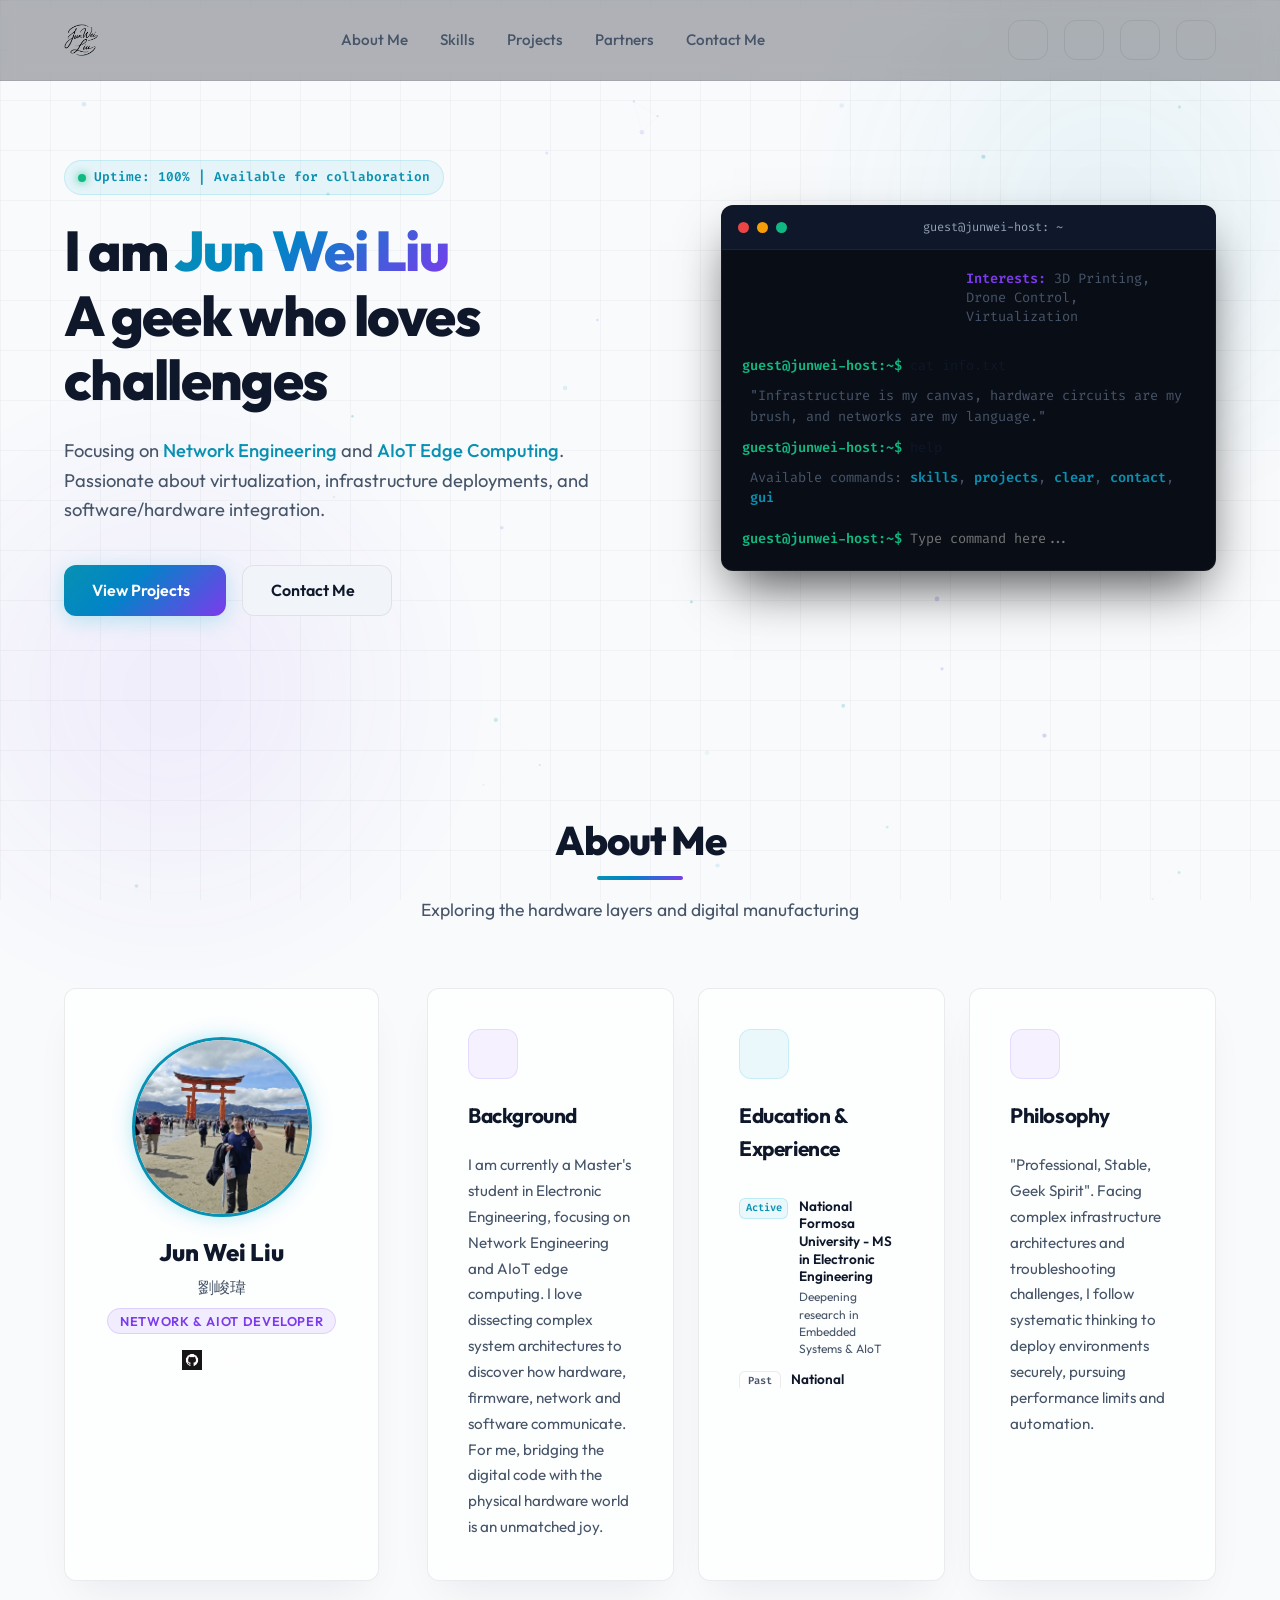
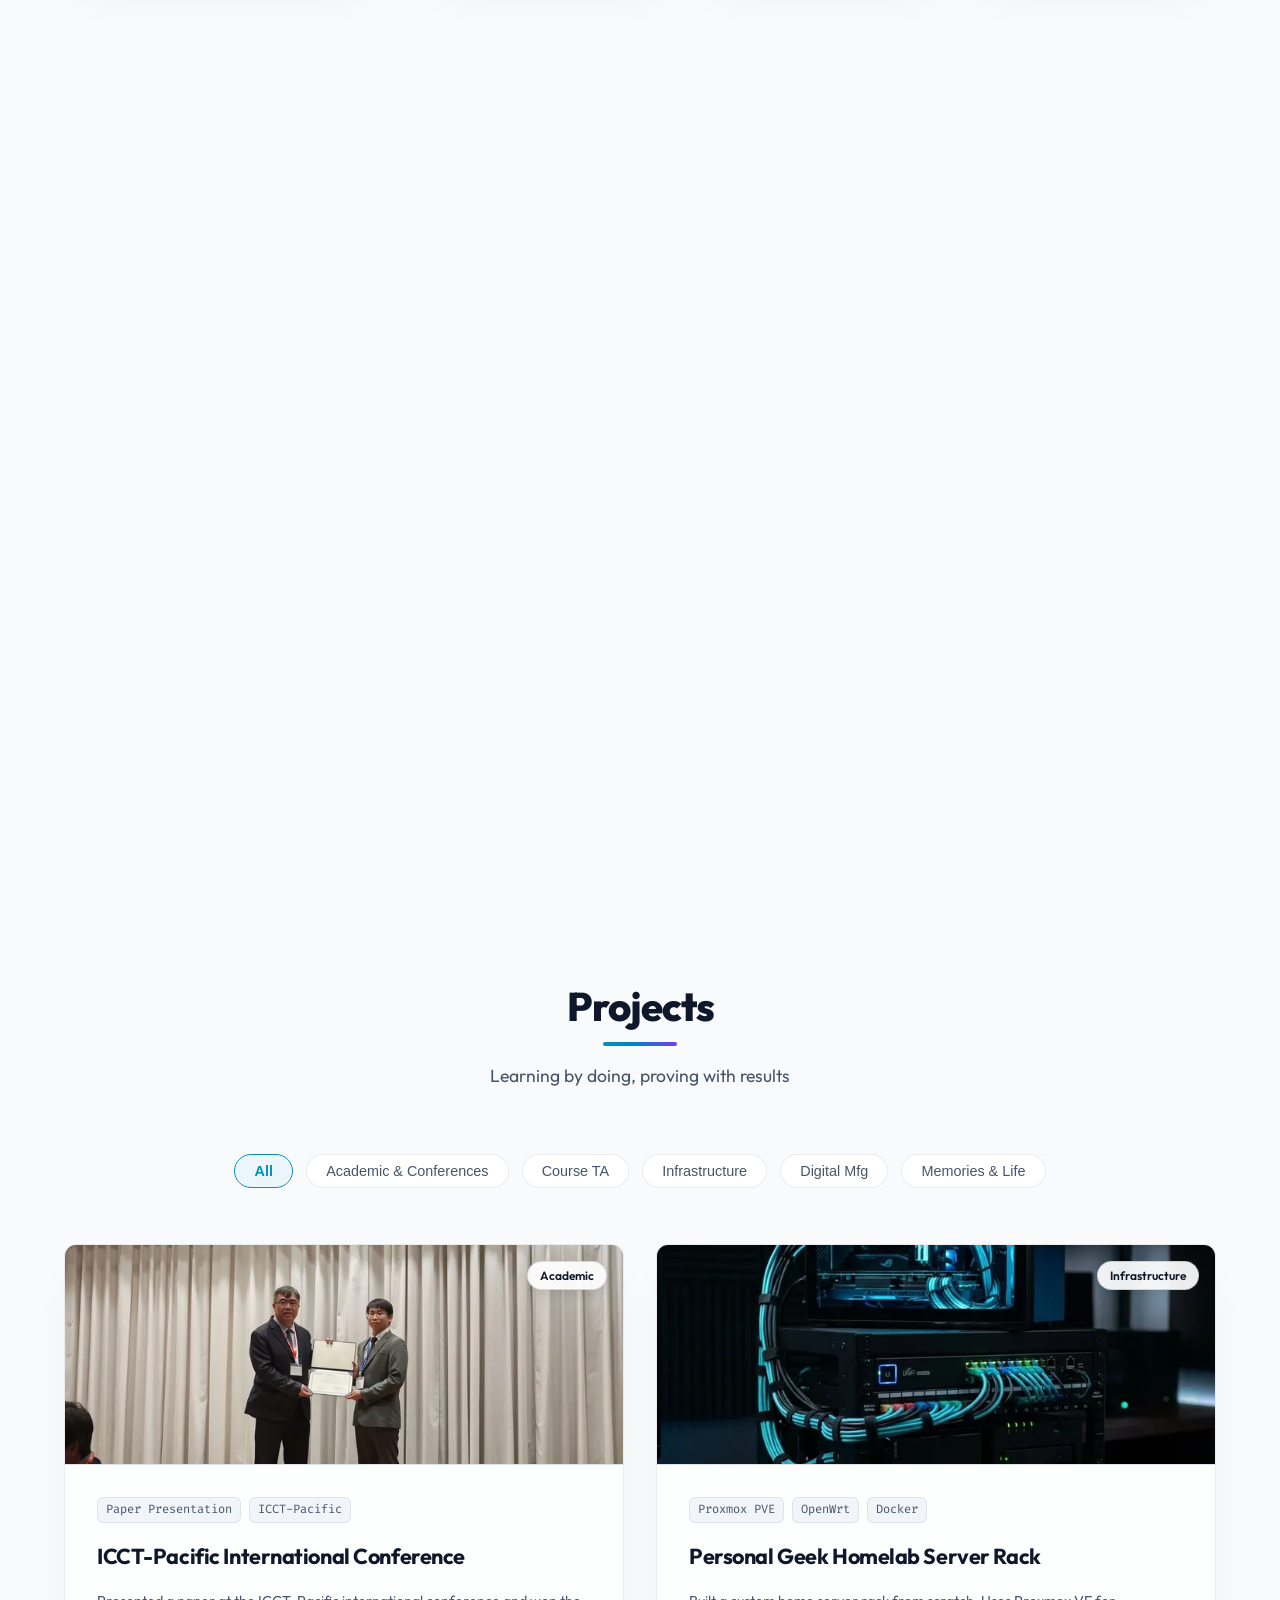
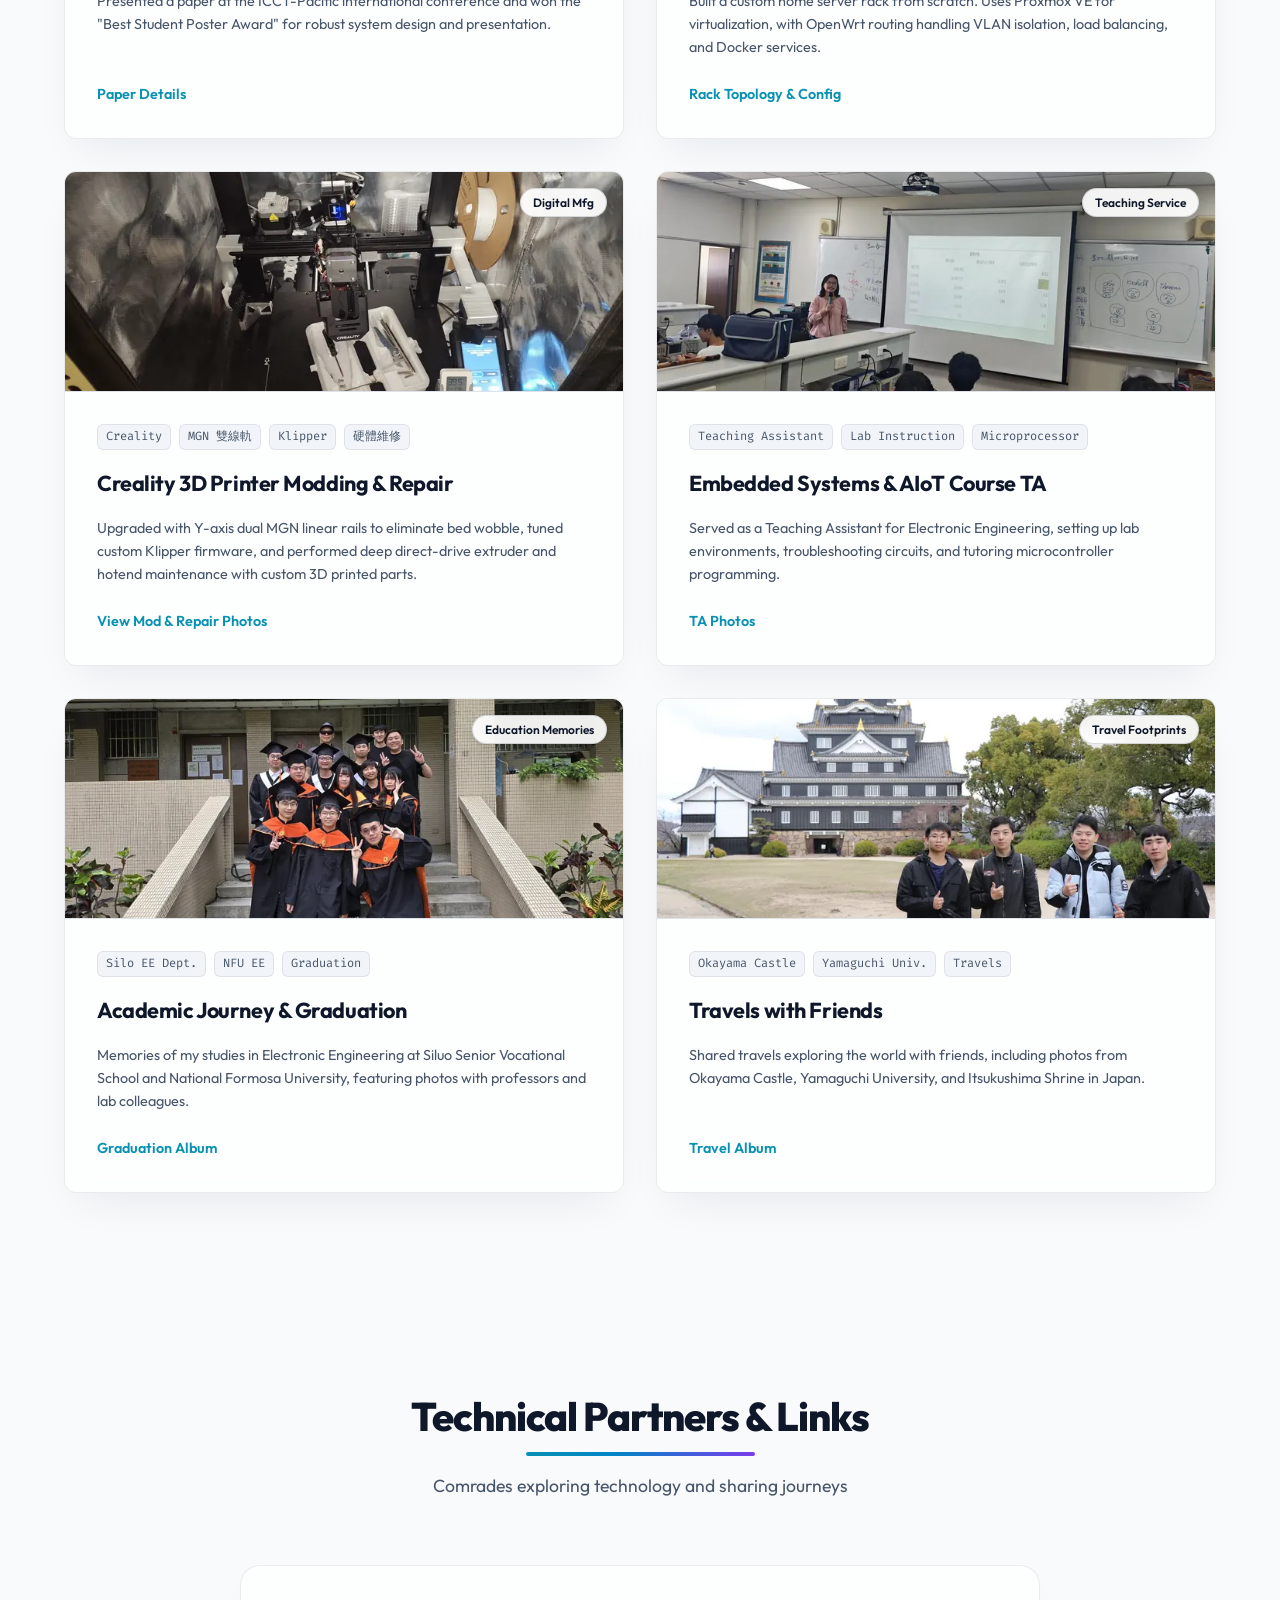
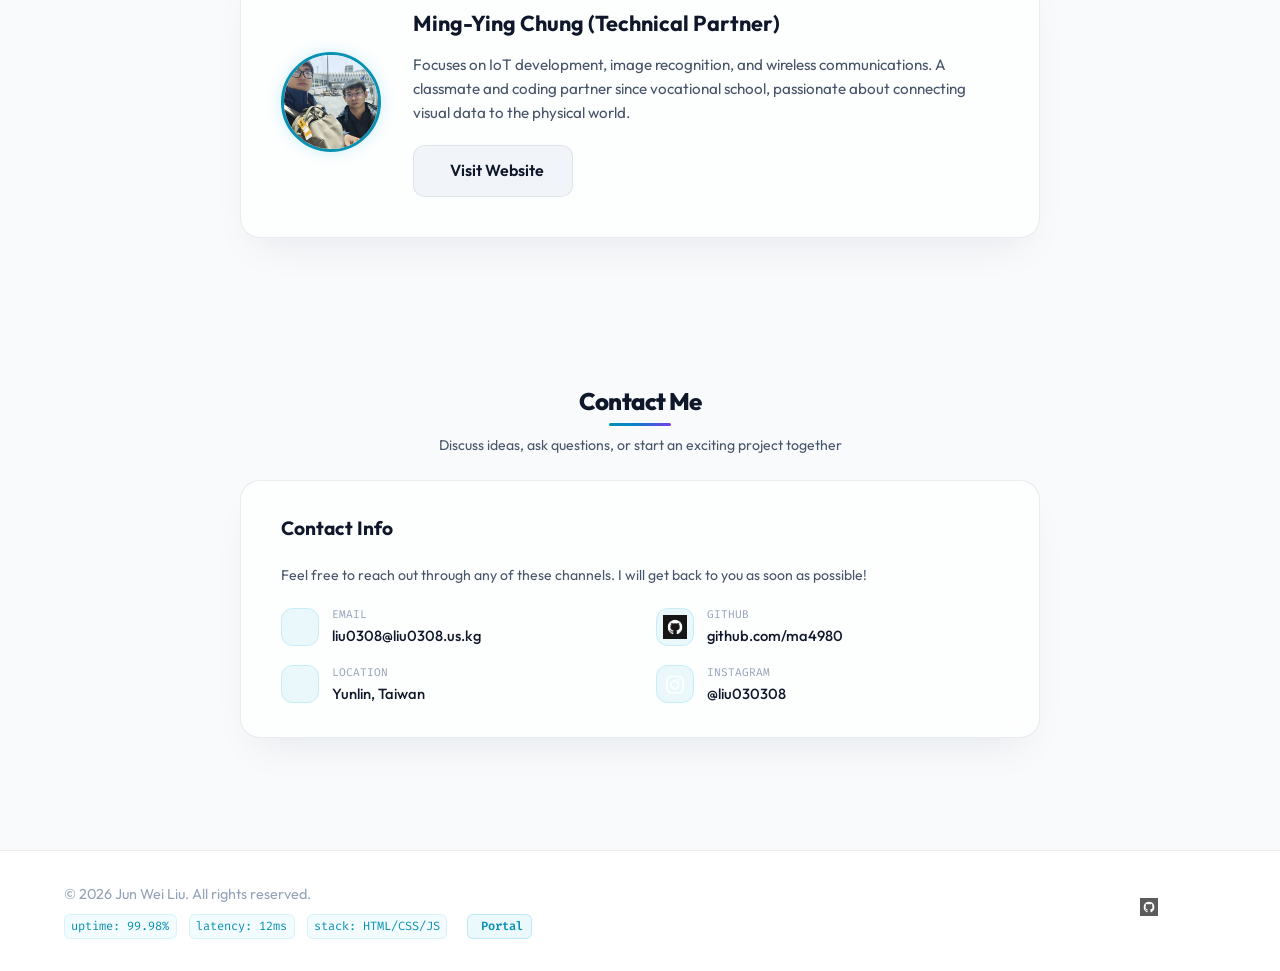
==== commit 2d7e017a: "Update personal website 2026-09-04 02:15:44" ====
--- a/index.html
+++ b/index.html
@@ -15,7 +15,7 @@
     <meta property="og:type" content="website">
     <meta property="og:title" content="劉峻瑋 | Jun Wei Liu">
     <meta property="og:description" content="網路工程師與 AIoT/邊緣運算開發者個人網站。專注於 Proxmox、Docker、ROS 2、3D 列印。">
-    <meta property="og:image" content="assets/profile/og-preview.jpg">
+    <meta property="og:image" content="assets/profile/og-preview.webp">
 
     <!-- Fonts -->
     <link rel="preconnect" href="https://fonts.googleapis.com">
@@ -29,6 +29,40 @@
 
     <!-- Main CSS -->
     <link rel="stylesheet" href="index.css">
+    <!-- PWA & Mobile Web App -->
+    <link rel="manifest" href="manifest.json">
+    <meta name="mobile-web-app-capable" content="yes">
+    <meta name="apple-mobile-web-app-capable" content="yes">
+    <meta name="apple-mobile-web-app-status-bar-style" content="black-translucent">
+    <meta name="apple-mobile-web-app-title" content="Jun Wei Liu">
+    <link rel="apple-touch-icon" href="assets/icon/logo.png">
+
+    <!-- Security & Privacy Policies -->
+    <meta name="referrer" content="strict-origin-when-cross-origin">
+    <meta http-equiv="X-Content-Type-Options" content="nosniff">
+
+    <!-- Twitter Card & Canonical SEO -->
+    <meta name="twitter:card" content="summary_large_image">
+    <meta name="twitter:title" content="劉峻瑋 | Jun Wei Liu - 個人官方網站">
+    <meta name="twitter:description" content="網路工程師與 AIoT/邊緣運算開發者個人網站。專注於 Proxmox、Docker、ROS 2、3D 列印。">
+    <meta name="twitter:image" content="assets/profile/og-preview.webp">
+
+    <!-- Structured Data (JSON-LD) -->
+    <script type="application/ld+json">
+    {
+      "@context": "https://schema.org",
+      "@type": "Person",
+      "name": "劉峻瑋 (Jun Wei Liu)",
+      "jobTitle": "Network & AIoT Engineer",
+      "alumniOf": "國立虎尾科技大學 (National Formosa University)",
+      "url": "https://liu0308.us.kg",
+      "image": "assets/profile/profile-avatar.webp",
+      "sameAs": [
+        "https://github.com/asaz1115",
+        "https://www.instagram.com/liu_03.08"
+      ]
+    }
+    </script>
 </head>
 
 <body>
@@ -42,8 +76,8 @@
     <header class="navbar" id="navbar">
         <div class="container navbar-container">
             <a href="#" class="nav-logo">
-                <img src="assets/icon/logo-white.png" alt="Jun Wei Liu Logo" class="logo-img logo-dark-theme">
-                <img src="assets/icon/logo.png" alt="Jun Wei Liu Logo" class="logo-img logo-light-theme">
+                <img src="assets/icon/logo-white.webp" alt="Jun Wei Liu Logo" class="logo-img logo-dark-theme" width="140" height="42" decoding="async">
+                <img src="assets/icon/logo.webp" alt="Jun Wei Liu Logo" class="logo-img logo-light-theme" width="140" height="42" decoding="async">
             </a>
 
             <nav class="nav-menu" id="nav-menu">
@@ -160,6 +194,11 @@
                             <span data-i18n="hero_btn_contact">與我聯絡</span>
                             <i data-lucide="mail"></i>
                         </a>
+                        <!-- Download CV Framework (Hidden by default) -->
+                        <a href="#" class="btn btn-secondary btn-download-cv hidden" style="display: none;" download>
+                            <span data-i18n="hero_btn_cv">下載履歷</span>
+                            <i data-lucide="file-text"></i>
+                        </a>
                     </div>
                 </div>
 
@@ -234,7 +273,7 @@
                     <!-- Profile Photo Card -->
                     <div class="about-profile-photo-card glassmorphism reveal reveal-left">
                         <div class="about-profile-img-container">
-                            <img src="assets/profile/profile-avatar.jpg" alt="劉峻瑋 Jun Wei Liu" class="about-profile-img"
+                            <img src="assets/profile/profile-avatar-thumb.webp" alt="劉峻瑋 Jun Wei Liu" class="about-profile-img" width="220" height="220" loading="lazy" decoding="async"
                                 data-i18n-alt="profile_img_alt">
                         </div>
                         <div class="about-profile-info">
@@ -243,12 +282,12 @@
                             <span class="profile-role" data-i18n="about_role">Network & AIoT Developer</span>
                             <div class="profile-socials">
                                 <a href="https://github.com/ma4980" target="_blank" rel="noopener"
-                                    aria-label="GitHub"><img src="assets/icon/github.png" alt="GitHub"
+                                    aria-label="GitHub"><img src="assets/icon/github.webp" alt="GitHub" width="20" height="20" loading="lazy" decoding="async"
                                         class="social-icon-img"></a>
                                 <a href="https://www.instagram.com/liu030308/" target="_blank" rel="noopener"
                                     class="ig-hover-qr-container" aria-label="Instagram"><img src="assets/icon/instagram.png"
                                         alt="Instagram" class="social-icon-img"><span class="ig-hover-qr"><img
-                                            src="assets/icon/ig-qr.png" alt="Instagram QR Code"><span
+                                            src="assets/icon/ig-qr.webp" alt="Instagram QR Code" width="140" height="205" loading="lazy" decoding="async"><span
                                             class="qr-tooltip-text" data-i18n="qr_tooltip">掃描追蹤 IG</span></span></a>
                                 <a href="mailto:liu0308@liu0308.us.kg" class="btn-email-action" aria-label="Email"
                                     title="發送 Email / 複製位址" data-i18n-title="about_email_title"><i
@@ -518,8 +557,8 @@
                 <div class="portfolio-grid" id="portfolio-grid">
                     <article class="project-card glassmorphism reveal" data-category="academic" data-gallery="academic">
                         <div class="project-img-wrapper">
-                            <img src="assets/projects/project-academic-cover.jpg" alt="ICCT-Pacific 最佳學生海報獎" class="project-img"
-                                loading="lazy" data-i18n-alt="proj_acad_alt">
+                            <img src="assets/projects/project-academic-cover-thumb.webp" alt="ICCT-Pacific 最佳學生海報獎" class="project-img"
+                                width="600" height="338" loading="lazy" decoding="async" data-i18n-alt="proj_acad_alt">
                             <div class="project-category-badge" data-i18n="proj_acad_badge">學術成果</div>
                         </div>
                         <div class="project-info">
@@ -541,8 +580,8 @@
                     <article class="project-card glassmorphism reveal delay-200" data-category="infra"
                         data-gallery="infra">
                         <div class="project-img-wrapper">
-                            <img src="assets/projects/project-homelab-cover.png" alt="伺服器與 NAS 基礎設施配置" class="project-img"
-                                loading="lazy" data-i18n-alt="proj_infra_alt">
+                            <img src="assets/projects/project-homelab-cover-thumb.webp" alt="伺服器與 NAS 基礎設施配置" class="project-img"
+                                width="600" height="338" loading="lazy" decoding="async" data-i18n-alt="proj_infra_alt">
                             <div class="project-category-badge" data-i18n="proj_infra_badge">基礎設施</div>
                         </div>
                         <div class="project-info">
@@ -563,7 +602,7 @@
 
                     <article class="project-card glassmorphism reveal" data-category="mfg" data-gallery="mfg">
                         <div class="project-img-wrapper">
-                            <img src="assets/3DP/3dp-enclosure-mod.jpg" alt="3D 列印機改裝與維修" class="project-img" loading="lazy" decoding="async"
+                            <img src="assets/3DP/3dp-enclosure-mod-thumb.webp" alt="3D 列印機改裝與維修" class="project-img" width="600" height="338" loading="lazy" decoding="async"
                                 data-i18n-alt="proj_mfg_alt">
                             <div class="project-category-badge" data-i18n="proj_mfg_badge">數位製造</div>
                         </div>
@@ -588,7 +627,7 @@
                     <article class="project-card glassmorphism reveal delay-100" data-category="ta"
                         data-gallery="assistant">
                         <div class="project-img-wrapper">
-                            <img src="assets/projects/project-assistant-cover.jpg" alt="嵌入式系統與 AIoT 課程助教" class="project-img"
+                            <img src="assets/projects/project-assistant-cover-thumb.webp" alt="嵌入式系統與 AIoT 課程助教" width="600" height="338" loading="lazy" decoding="async" class="project-img"
                                 loading="lazy" data-i18n-alt="proj_ta_alt">
                             <div class="project-category-badge" data-i18n="proj_ta_badge">課程助教</div>
                         </div>
@@ -612,7 +651,7 @@
                     <article class="project-card glassmorphism reveal delay-200" data-category="memories"
                         data-gallery="graduation">
                         <div class="project-img-wrapper">
-                            <img src="assets/graduation/graduation-senior-1.jpg" alt="我的過往：學士服合影" class="project-img" loading="lazy"
+                            <img src="assets/graduation/graduation-senior-1-thumb.webp" alt="我的過往：學士服合影" class="project-img" width="600" height="338" loading="lazy" decoding="async"
                                 data-i18n-alt="proj_grad_alt">
                             <div class="project-category-badge" data-i18n="proj_grad_badge">過往紀錄</div>
                         </div>
@@ -635,8 +674,8 @@
                     <!-- Project 7: Friends & Travels -->
                     <article class="project-card glassmorphism reveal" data-category="memories" data-gallery="friends">
                         <div class="project-img-wrapper">
-                            <img src="assets/travel/travel-okayama-castle.jpg" alt="我的朋友們：旅行紀念" class="project-img" loading="lazy"
-                                data-i18n-alt="proj_travel_alt">
+                            <img src="assets/travel/travel-okayama-castle-thumb.webp" alt="我的朋友們：旅行紀念" class="project-img"
+                                width="600" height="338" loading="lazy" decoding="async" data-i18n-alt="proj_travel_alt">
                             <div class="project-category-badge" data-i18n="proj_travel_badge">生活足跡</div>
                         </div>
                         <div class="project-info">
@@ -668,8 +707,8 @@
                 <div class="friends-grid">
                     <div class="friend-card glassmorphism reveal">
                         <div class="friend-img-wrapper">
-                            <img src="assets/profile/partner-avatar.jpg" alt="合作夥伴極摯友 鐘明穎 Ming-Ying Chung"
-                                class="friend-img" loading="lazy" data-i18n-alt="friend_img_alt">
+                            <img src="assets/profile/partner-avatar-thumb.webp" alt="合作夥伴極摯友 鐘明穎 Ming-Ying Chung"
+                                class="friend-img" width="80" height="80" loading="lazy" decoding="async" data-i18n-alt="friend_img_alt">
                         </div>
                         <div class="friend-info">
                             <h3 class="friend-name" data-i18n="friend_name">合作夥伴極摯友 鐘明穎 (Ming-Ying Chung)</h3>
@@ -713,7 +752,7 @@
                             </div>
                             <div class="contact-item">
                                 <a href="https://github.com/ma4980" target="_blank" rel="noopener" class="contact-icon"
-                                    aria-label="GitHub"><img src="assets/icon/github.png" alt="GitHub"
+                                    aria-label="GitHub"><img src="assets/icon/github.webp" alt="GitHub" width="20" height="20" loading="lazy" decoding="async"
                                         class="contact-icon-img"></a>
                                 <div class="contact-value">
                                     <span class="contact-label" data-i18n="contact_label_github">GitHub</span>
@@ -733,14 +772,14 @@
                                 </div>
                             </div>
                             <div class="contact-item">
-                                <div class="contact-icon"><img src="assets/icon/instagram.png" alt="Instagram"
+                                <div class="contact-icon"><img src="assets/icon/instagram.webp" alt="Instagram" width="20" height="20" loading="lazy" decoding="async"
                                         class="contact-icon-img"></div>
                                 <div class="contact-value">
                                     <span class="contact-label" data-i18n="contact_label_instagram">Instagram</span>
                                     <a href="https://www.instagram.com/liu030308/" target="_blank" rel="noopener"
                                         class="contact-link ig-hover-qr-container">@liu030308<span
                                             class="ig-hover-qr contact-qr-position"><img
-                                                src="assets/icon/ig-qr.png" alt="Instagram QR Code"><span
+                                                src="assets/icon/ig-qr.webp" alt="Instagram QR Code" width="140" height="205" loading="lazy" decoding="async"><span
                                                 class="qr-tooltip-text" data-i18n="qr_tooltip">掃描追蹤 IG</span></span></a>
                                 </div>
                             </div>
@@ -768,11 +807,11 @@
             </div>
             <div class="footer-links">
                 <a href="https://github.com/ma4980" target="_blank" rel="noopener" aria-label="GitHub"><img
-                        src="assets/icon/github.png" alt="GitHub" class="footer-icon-img"></a>
+                        src="assets/icon/github.webp" alt="GitHub" width="20" height="20" loading="lazy" decoding="async" class="footer-icon-img"></a>
                 <a href="https://www.instagram.com/liu030308/" target="_blank" rel="noopener"
-                    class="ig-hover-qr-container" aria-label="Instagram"><img src="assets/icon/instagram.png" alt="Instagram"
+                    class="ig-hover-qr-container" aria-label="Instagram"><img src="assets/icon/instagram.webp" alt="Instagram" width="20" height="20" loading="lazy" decoding="async"
                         class="footer-icon-img"><span class="ig-hover-qr footer-qr-position"><img
-                            src="assets/icon/ig-qr.png" alt="Instagram QR Code"><span
+                            src="assets/icon/ig-qr.webp" alt="Instagram QR Code" width="140" height="205" loading="lazy" decoding="async"><span
                             class="qr-tooltip-text" data-i18n="qr_tooltip">掃描追蹤 IG</span></span></a>
                 <a href="#" class="btn-email-action" aria-label="Email"><i data-lucide="mail"></i></a>
             </div>
--- a/index.css
+++ b/index.css
@@ -2676,3 +2676,30 @@
     color: #ffffff;
 }
 
+/* Terminal Enhancements */
+.terminal-entry {
+    margin-bottom: 0.75rem;
+}
+
+.terminal-entry .terminal-line {
+    margin-bottom: 0.25rem;
+}
+
+.term-error {
+    color: var(--accent-pink, #f43f5e) !important;
+}
+
+.term-help-list {
+    display: flex;
+    flex-direction: column;
+    gap: 0.35rem;
+    line-height: 1.6;
+}
+
+/* Hidden CV Download Button Framework */
+.btn-download-cv.hidden,
+.btn-download-cv[style*="display: none"] {
+    display: none !important;
+}
+
+
